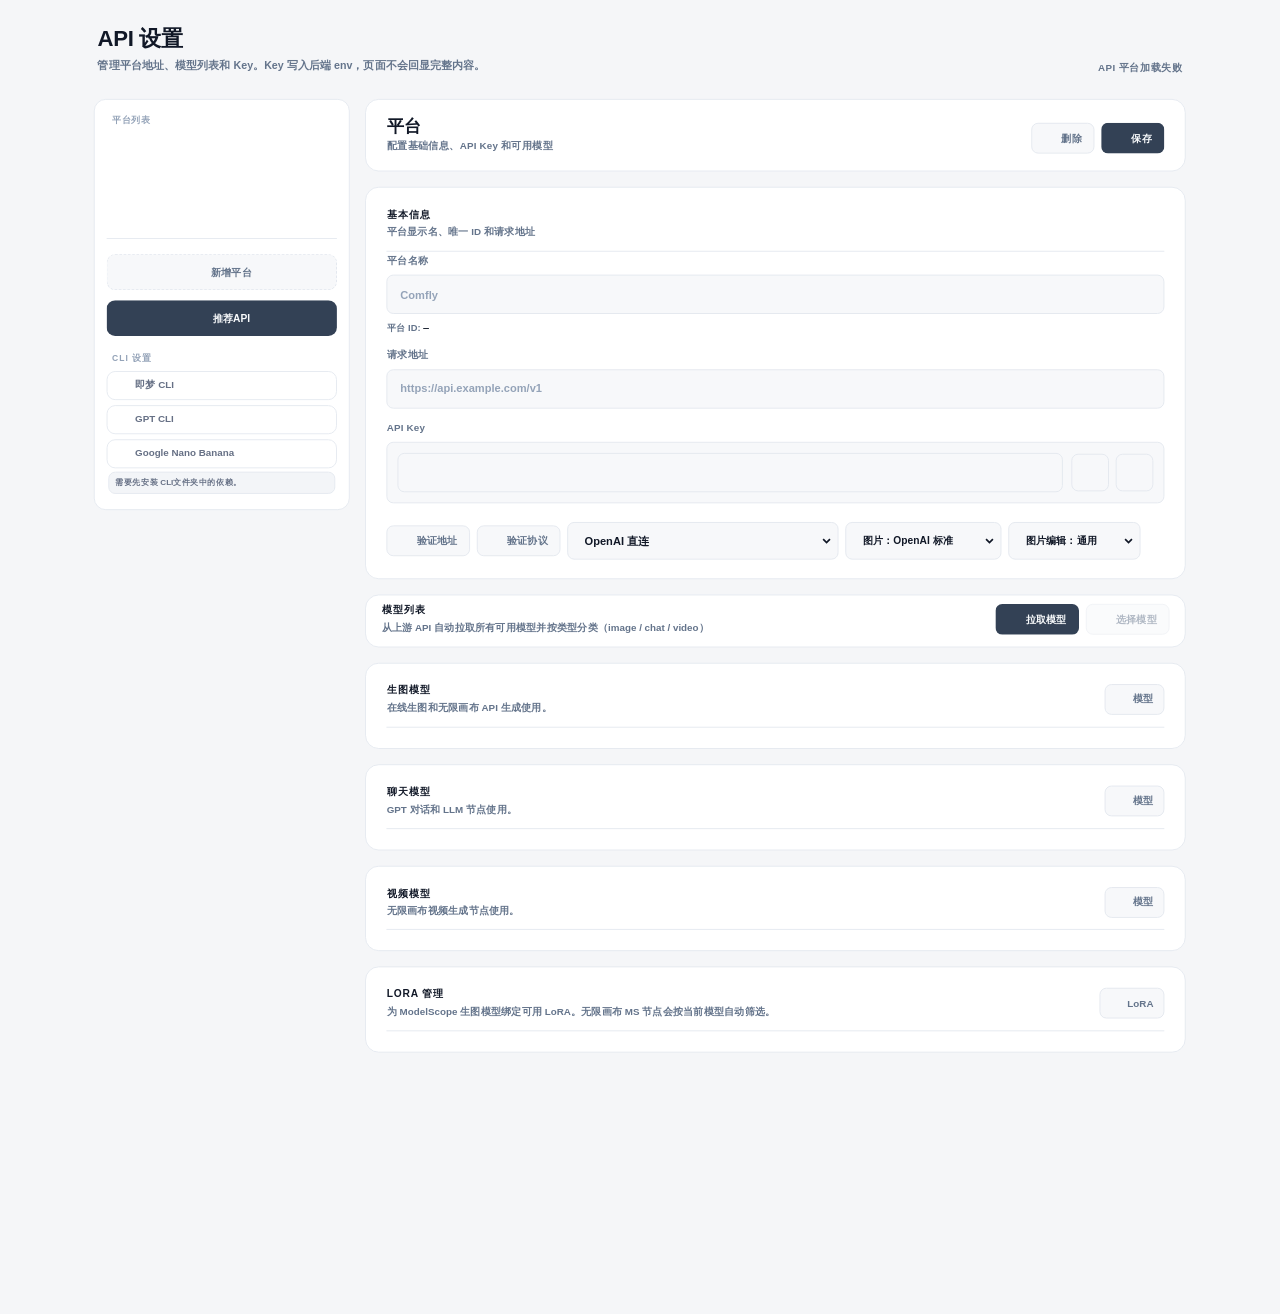
==== static/api-settings.html @ 10ba958e "feat: publish canvas application" ====
<!DOCTYPE html>
<html lang="zh-CN">
<head>
    <meta charset="UTF-8">
    <meta name="viewport" content="width=device-width, initial-scale=1.0">
    <title>API 设置</title>
    <script>
        (function(){
            try {
                document.documentElement.dataset.studioFitScale = 'off';
                var theme = localStorage.getItem('studio_theme') || localStorage.getItem('canvas_theme') || 'light';
                if(theme === 'dark') {
                    document.documentElement.classList.add('studio-theme-dark');
                    document.documentElement.classList.add('theme-dark');
                }
            } catch(e) {}
        })();
    </script>
    <script src="/static/vendor/js/tailwindcss-cdn.js?v=2026.07.17-media-tools-3"></script>
    <script src="/static/vendor/js/lucide.js?v=2026.07.17-media-tools-3"></script>
    <script src="/static/js/theme.js?v=2026.07.17-media-tools-3"></script>
    <script src="/static/js/i18n.js?v=2026.07.17-media-tools-3"></script>
    <link rel="stylesheet" href="/static/css/theme.css?v=2026.07.17-media-tools-3">
    <link rel="stylesheet" href="/static/css/api-settings.css?v=2026.07.17-media-tools-3">
</head>
<body>
    <div class="page">
        <div class="wrap">
            <header class="page-head">
                <div>
                    <div class="title" data-i18n="api.title">API 设置</div>
                    <div class="sub" data-i18n="api.subtitle">管理平台地址、模型列表和 Key。Key 写入后端 env，页面不会回显完整内容。</div>
                </div>
                <div id="status" class="status"></div>
            </header>

            <div class="layout">
                <aside class="sidebar">
                    <div class="side-section-title" data-i18n="api.providersTitle">平台列表</div>
                    <div id="providerList" class="provider-list"></div>
                    <button class="add-btn" type="button" onclick="addProvider()"><i data-lucide="plus" class="w-4 h-4"></i><span data-i18n="api.addProvider">新增平台</span></button>
                    <button class="api-link-btn" type="button" onclick="openRecommendApi()"><i data-lucide="sparkles" class="w-4 h-4"></i><span data-i18n="api.recommendApi">推荐API</span></button>
                    <div class="cli-quick-group">
                        <div class="side-section-title" data-i18n="api.cliSettings">CLI 设置</div>
                        <div class="cli-quick-list">
                            <button class="cli-quick-btn" type="button" onclick="addCliProvider('jimeng')"><i data-lucide="image" class="w-3.5 h-3.5"></i><span>即梦 CLI</span></button>
                            <button class="cli-quick-btn" type="button" onclick="addCliProvider('codex')"><i data-lucide="terminal" class="w-3.5 h-3.5"></i><span>GPT CLI</span></button>
                            <button class="cli-quick-btn" type="button" onclick="addCliProvider('gemini-cli')"><i data-lucide="sparkles" class="w-3.5 h-3.5"></i><span>Google Nano Banana</span></button>
                            <div class="cli-quick-note">需要先安装 CLI文件夹中的依赖。</div>
                        </div>
                    </div>
                </aside>

                <main id="settingsContent" class="content">
                    <div class="content-head">
                        <div>
                            <div id="editorTitle" class="editor-title" data-i18n="api.provider">平台</div>
                            <div class="editor-sub" data-i18n="api.editorSub">配置基础信息、API Key 和可用模型</div>
                        </div>
                        <div class="content-actions">
                            <button id="deleteBtn" class="action-btn danger-btn api-page-delete-btn" type="button" onclick="deleteProvider()"><i data-lucide="trash-2" class="w-3.5 h-3.5"></i><span data-i18n="api.delete">删除</span></button>
                            <button class="action-btn save-btn api-page-save-btn" type="button" onclick="saveProviders()"><i data-lucide="save" class="w-3.5 h-3.5"></i><span data-i18n="api.save">保存</span></button>
                        </div>
                    </div>

                    <section id="providerOnboardingCard" class="provider-onboarding-card" hidden></section>

                    <section class="block">
                        <div class="block-head">
                            <div>
                                <div class="block-title" data-i18n="api.basicInfo">基本信息</div>
                                <div class="block-desc" data-i18n="api.basicHint">平台显示名、唯一 ID 和请求地址</div>
                            </div>
                        </div>
                        <div class="form">
                            <label class="field full">
                                <span class="label" data-i18n="api.platformName">平台名称</span>
                                <div class="field-frame"><input id="nameInput" type="text" placeholder="Comfly"></div>
                                <span class="hint"><span data-i18n="api.platformIdShown">平台 ID</span>: <span id="idPreview" style="font-family:ui-monospace,Menlo,monospace;color:var(--text)">—</span></span>
                                <input id="idInput" type="hidden">
                            </label>
                            <label class="field full api-base-url-field">
                                <span class="label" data-i18n="api.baseUrl">请求地址</span>
                                <div class="field-frame"><input id="baseInput" type="text" placeholder="https://api.example.com/v1"></div>
                                <div class="ms-hint">
                                    <span class="ms-line"><span data-i18n="api.msChinaEndpoint">国内默认请求地址：</span><span class="inline-code">https://api-inference.modelscope.cn/v1</span></span>
                                    <span class="ms-line"><span data-i18n="api.msGlobalEndpoint">国外使用请求地址：</span><span class="inline-code">https://api-inference.modelscope.ai/v1</span></span>
                                </div>
                                <div class="runninghub-hint">
                                    <span class="ms-line">国外地址：<span class="inline-code">https://www.runninghub.ai</span></span>
                                </div>
                                <div class="apimart-hint">
                                    <span class="ms-line">国内请求地址：<span class="inline-code">https://apib.ai</span></span>
                                </div>
                                <div class="volcengine-hint">
                                    <span class="ms-line">方舟默认请求地址：<span class="inline-code">https://ark.cn-beijing.volces.com/api/v3</span></span>
                                    <span class="ms-line">Seedance 视频生成使用方舟 API Key，验证会请求 <span class="inline-code">/api/v3/models</span>。</span>
                                </div>
                            </label>
                            <label class="field full api-key-field">
                                <span class="label api-key-label">API Key</span>
                                <div class="key-panel api-standard-key-row">
                                    <div class="key-input-line">
                                        <div class="field-frame"><input id="keyInput" type="password"></div>
                                        <div class="key-actions">
                                            <button class="key-btn" type="button" onclick="saveKeyOnly()" title="保存 Key" data-i18n-title="api.saveKeyTitle"><i data-lucide="check" class="w-4 h-4"></i></button>
                                            <button class="key-btn key-clear" type="button" onclick="clearKeyOnly()" title="清除 Key" data-i18n-title="api.clearKeyTitle"><i data-lucide="trash-2" class="w-4 h-4"></i></button>
                                        </div>
                                    </div>
                                </div>
                                <span id="keyHint" class="hint"></span>
                                <div class="rh-key-stack">
                                    <div class="rh-key-item">
                                        <div class="rh-key-head">
                                            <div>
                                                <div class="rh-key-title" data-i18n="api.rhCoinApiKeyRequired">RH币 API Key · 必填</div>
                                                <div class="rh-key-desc" data-i18n="api.rhCoinKeyDesc">使用 RH币 接口时填写</div>
                                            </div>
                                            <div class="rh-key-links">
                                                <span data-i18n="api.get">获取</span>
                                                <a href="https://www.runninghub.cn/enterprise-api/consumerApi?inviteCode=rh-v1331" target="_blank" rel="noopener"><i data-lucide="external-link" class="w-3 h-3"></i><span data-i18n="api.cnKey">国内 Key</span></a>
                                                <a href="https://www.runninghub.ai/enterprise-api/consumerApi?inviteCode=rh-v1331" target="_blank" rel="noopener"><i data-lucide="external-link" class="w-3 h-3"></i><span data-i18n="api.globalKey">国外 Key</span></a>
                                            </div>
                                        </div>
                                        <div class="key-input-line">
                                            <div class="field-frame"><input id="rhFreeKeyInput" type="password"></div>
                                            <div class="key-actions">
                                                <button class="key-btn" type="button" onclick="saveRhKeyOnly('free')" title="保存 RH币 Key" data-i18n-title="api.saveRhCoinKeyTitle"><i data-lucide="check" class="w-4 h-4"></i></button>
                                                <button class="key-btn key-clear" type="button" onclick="clearRhKeyOnly('free')" title="清除 RH币 Key" data-i18n-title="api.clearRhCoinKeyTitle"><i data-lucide="trash-2" class="w-4 h-4"></i></button>
                                            </div>
                                        </div>
                                        <span id="rhFreeKeyHint" class="hint"></span>
                                    </div>
                                    <div class="rh-key-item">
                                        <div class="rh-key-head">
                                            <div>
                                                <div class="rh-key-title" data-i18n="api.rhWalletApiKeyOptional">账户余额 API Key · 可选</div>
                                                <div class="rh-key-desc" data-i18n="api.rhWalletKeyDesc">使用账户余额接口时填写</div>
                                            </div>
                                            <div class="rh-key-links">
                                                <span data-i18n="api.get">获取</span>
                                                <a href="https://www.runninghub.cn/enterprise-api/sharedApi?inviteCode=rh-v1331" target="_blank" rel="noopener"><i data-lucide="external-link" class="w-3 h-3"></i><span data-i18n="api.cnKey">国内 Key</span></a>
                                                <a href="https://www.runninghub.ai/enterprise-api/sharedApi?inviteCode=rh-v1331" target="_blank" rel="noopener"><i data-lucide="external-link" class="w-3 h-3"></i><span data-i18n="api.globalKey">国外 Key</span></a>
                                            </div>
                                        </div>
                                        <div class="key-input-line">
                                            <div class="field-frame"><input id="rhWalletKeyInput" type="password"></div>
                                            <div class="key-actions">
                                                <button class="key-btn" type="button" onclick="saveRhKeyOnly('wallet')" title="保存账户余额 Key" data-i18n-title="api.saveRhWalletKeyTitle"><i data-lucide="check" class="w-4 h-4"></i></button>
                                                <button class="key-btn key-clear" type="button" onclick="clearRhKeyOnly('wallet')" title="清除账户余额 Key" data-i18n-title="api.clearRhWalletKeyTitle"><i data-lucide="trash-2" class="w-4 h-4"></i></button>
                                            </div>
                                        </div>
                                        <span id="rhWalletKeyHint" class="hint"></span>
                                    </div>
                                </div>
                                <div class="volcengine-key-stack" hidden>
                                    <div class="rh-key-item">
                                        <div class="rh-key-head">
                                            <div>
                                                <div class="rh-key-title" data-i18n="api.volcengineArkKey">方舟 API Key · 生成视频</div>
                                                <div class="rh-key-desc" data-i18n="api.volcengineArkKeyDesc">用于 Seedance 2.0 生成接口，Authorization: Bearer。</div>
                                            </div>
                                        </div>
                                        <span id="volcArkKeyHint" class="hint"></span>
                                    </div>
                                    <div class="rh-key-item">
                                        <div class="rh-key-head">
                                            <div>
                                                <div class="rh-key-title" data-i18n="api.volcengineAssetKeys">素材库 AK/SK · 上传素材</div>
                                                <div class="rh-key-desc" data-i18n="api.volcengineAssetKeysDesc">用于 CreateAssetGroup / CreateAsset / GetAsset 的 Access Key 鉴权。</div>
                                            </div>
                                        </div>
                                        <div class="key-input-line">
                                            <div class="field-frame"><input id="volcAkInput" type="password" placeholder="Access Key ID"></div>
                                        </div>
                                        <div class="key-input-line">
                                            <div class="field-frame"><input id="volcSkInput" type="password" placeholder="Secret Access Key"></div>
                                            <div class="key-actions">
                                                <button class="key-btn" type="button" onclick="saveVolcengineAssetKeys()" title="保存火山素材库 AK/SK"><i data-lucide="check" class="w-4 h-4"></i></button>
                                                <button class="key-btn key-clear" type="button" onclick="clearVolcengineAssetKeys()" title="清除火山素材库 AK/SK"><i data-lucide="trash-2" class="w-4 h-4"></i></button>
                                            </div>
                                        </div>
                                        <span id="volcAssetKeyHint" class="hint"></span>
                                    </div>
                                    <div class="rh-key-item volcengine-project-card">
                                        <div class="rh-key-head">
                                            <div>
                                                <div class="rh-key-title" data-i18n="api.volcengineProject">素材库项目</div>
                                                <div class="rh-key-desc" data-i18n="api.volcengineProjectDesc">ProjectName 必须和视频生成 API Key 所属项目一致。</div>
                                            </div>
                                        </div>
                                        <div class="volcengine-project-grid">
                                            <div class="rh-card-title-field">
                                                <span>ProjectName</span>
                                                <input id="volcProjectInput" type="text" value="default">
                                            </div>
                                            <div class="rh-card-title-field">
                                                <span>Region</span>
                                                <input id="volcRegionInput" type="text" value="cn-beijing">
                                            </div>
                                        </div>
                                    </div>
                                </div>
                                <div class="ms-hint">
                                    <span class="ms-line"><span data-i18n="api.msTokenCn">获取 Token · 国内：</span><a href="https://www.modelscope.cn/my/access/token" target="_blank">https://www.modelscope.cn/my/access/token</a></span>
                                    <span class="ms-line"><span data-i18n="api.msTokenGlobal">获取 Token · 国外：</span><a href="https://www.modelscope.ai/my/access/token" target="_blank">https://www.modelscope.ai/my/access/token</a></span>
                                </div>
                                <div class="runninghub-hint">
                                </div>
                            </label>
                            <div id="jimengCliPanel" class="jimeng-cli-panel" hidden>
                                <div class="jimeng-cli-head">
                                    <div>
                                        <div class="rh-key-title">即梦 CLI 账户</div>
                                        <div class="rh-key-desc">使用本机 dreamina 登录态，无需 API Key。</div>
                                    </div>
                                    <div id="jimengCliStatus" class="jimeng-status-pill">未检测</div>
                                </div>
                                <div class="jimeng-actions">
                                    <button class="action-btn primary-btn" type="button" onclick="startJimengLogin()"><i data-lucide="qr-code" class="w-3.5 h-3.5"></i><span>扫码登录</span></button>
                                    <button class="action-btn" type="button" onclick="refreshJimengCredit()"><i data-lucide="wallet-cards" class="w-3.5 h-3.5"></i><span>查询积分</span></button>
                                    <button class="action-btn" type="button" onclick="openJimengHelp()"><i data-lucide="terminal" class="w-3.5 h-3.5"></i><span>帮助</span></button>
                                    <button class="action-btn danger-btn" type="button" onclick="logoutJimeng()"><i data-lucide="log-out" class="w-3.5 h-3.5"></i><span>退出登录</span></button>
                                </div>
                                <div id="jimengCredit" class="jimeng-credit"></div>
                                <div id="jimengLoginBox" class="jimeng-output" hidden></div>
                            </div>
                            <div id="codexCliPanel" class="jimeng-cli-panel" hidden>
                                <div class="jimeng-cli-head">
                                    <div>
                                        <div class="rh-key-title">OpenAI CLI 账户</div>
                                        <div class="rh-key-desc">使用本机 codex 登录态，无需在本项目保存 API Key。</div>
                                    </div>
                                    <div id="codexCliStatus" class="jimeng-status-pill">未检测</div>
                                </div>
                                <div class="jimeng-actions">
                                    <button class="action-btn primary-btn" type="button" onclick="refreshCodexStatus()"><i data-lucide="radar" class="w-3.5 h-3.5"></i><span>检测 CLI</span></button>
                                    <button class="action-btn" type="button" onclick="openCodexHelp()"><i data-lucide="terminal" class="w-3.5 h-3.5"></i><span>帮助</span></button>
                                </div>
                                <div id="codexCliInfo" class="jimeng-credit"></div>
                            </div>
                            <div id="geminiCliPanel" class="jimeng-cli-panel" hidden>
                                <div class="jimeng-cli-head">
                                    <div>
                                        <div class="rh-key-title">Google Nano Banana（Antigravity CLI）账户</div>
                                        <div class="rh-key-desc">使用本机 agy 登录态，无需在本项目保存 API Key。</div>
                                        <div class="jimeng-credit">需要先安装 CLI 文件夹中的依赖。</div>
                                    </div>
                                    <div id="geminiCliStatus" class="jimeng-status-pill">未检测</div>
                                </div>
                                <div class="jimeng-actions">
                                    <button class="action-btn primary-btn" type="button" onclick="refreshGeminiCliStatus()"><i data-lucide="radar" class="w-3.5 h-3.5"></i><span>检测 CLI</span></button>
                                    <button class="action-btn" type="button" onclick="openGeminiCliHelp()"><i data-lucide="terminal" class="w-3.5 h-3.5"></i><span>帮助</span></button>
                                </div>
                                <div id="geminiCliInfo" class="jimeng-credit"></div>
                            </div>
                            <!-- 验证操作行 -->
                            <div class="verify-action-row">
                                <button id="testUrlBtn" class="action-btn" type="button" onclick="testConnection()">
                                    <i data-lucide="check-circle-2" class="w-3.5 h-3.5"></i><span data-i18n="api.testUrl">验证地址</span>
                                </button>
                                <button id="probeAsyncBtn" class="action-btn" type="button" onclick="probeAsync()">
                                    <i data-lucide="radar" class="w-3.5 h-3.5"></i><span>验证协议</span>
                                </button>
                                <div class="field-frame protocol-selector-wrap">
                                    <select id="protocolInput">
                                        <option value="openai" data-i18n="api.protocolOpenAI">OpenAI 直连</option>
                                        <option value="apimart" data-i18n="api.protocolApimart">异步协议</option>
                                        <option value="gemini" data-i18n="api.protocolGemini">Gemini 协议</option>
                                        <option value="volcengine">方舟/Ark 任务协议</option>
                                        <option value="runninghub">RunningHub OpenAPI</option>
                                        <option value="jimeng">即梦 CLI</option>
                                        <option value="codex">OpenAI Codex CLI</option>
                                        <option value="gemini-cli">Google Nano Banana（Antigravity CLI）</option>
                                    </select>
                                </div>
                                <div class="field-frame image-request-mode-wrap">
                                    <select id="imageRequestModeInput" title="图片接口">
                                        <option value="openai">图片：OpenAI 标准</option>
                                        <option value="openai-json">图片：OpenAI JSON</option>
                                        <option value="openai-video-proxy">图片：OpenAI 中转</option>
                                        <option value="openai-responses">图片：OpenAI RS</option>
                                    </select>
                                </div>
                                <div class="field-frame image-edit-route-wrap">
                                    <select id="imageEditRouteInput" title="图片编辑路由">
                                        <option value="general">图片编辑：通用</option>
                                        <option value="auto">图片编辑：自动</option>
                                        <option value="chat">图片编辑：Chat</option>
                                    </select>
                                </div>
                            </div>
                            <div id="verifyResult" style="display:none;padding:2px 0;grid-column:1/-1"></div>
                        </div>
                    </section>

                    <section id="runninghubConfigBlock" class="block runninghub-config-block" hidden>
                        <div class="block-head">
                            <div>
                                <div class="block-title">应用与工作流</div>
                                <div class="block-desc">粘贴运行路径后，点击右侧创建卡片。</div>
                            </div>
                        </div>
                        <div class="rh-paste-row">
                            <input id="rhPasteInput" class="rh-paste-input" type="text" placeholder="/run/ai-app/... 或 /run/workflow/...">
                            <button class="action-btn" type="button" onclick="createRhEntryFromPaste()"><i data-lucide="plus" class="w-3.5 h-3.5"></i><span>创建</span></button>
                        </div>
                        <div class="rh-card-columns">
                            <div class="rh-card-group">
                                <div class="rh-group-head">
                                    <div class="rh-group-title">AI 应用</div>
                                    <div id="rhAppsCount" class="rh-group-count">0</div>
                                </div>
                                <div id="rhAppsList" class="rh-card-list"></div>
                            </div>
                            <div class="rh-card-group">
                                <div class="rh-group-head">
                                    <div class="rh-group-title">工作流</div>
                                    <div id="rhWorkflowsCount" class="rh-group-count">0</div>
                                </div>
                                <div id="rhWorkflowsList" class="rh-card-list"></div>
                            </div>
                        </div>
                    </section>

                    <div id="modelsHead" class="block models-toolbar">
                        <div>
                            <div class="block-title" data-i18n="api.modelsTitle">模型列表</div>
                            <div class="block-desc" data-i18n="api.modelsDesc">从上游 API 自动拉取所有可用模型并按类型分类（image / chat / video）</div>
                        </div>
                        <div class="models-toolbar-actions">
                            <button id="fetchModelsBtn" class="action-btn primary-btn" type="button" onclick="fetchModels()">
                                <i data-lucide="download-cloud" class="w-3.5 h-3.5"></i><span data-i18n="api.fetchModels">拉取模型</span>
                            </button>
                            <button id="openPickerBtn" class="action-btn" type="button" onclick="openModelPicker()" disabled style="opacity:.5">
                                <i data-lucide="list-checks" class="w-3.5 h-3.5"></i><span data-i18n="api.selectModels">选择模型</span>
                            </button>
                        </div>
                    </div>
                    <div class="model-grid">
                        <section class="block">
                            <div class="block-head">
                                <div>
                                    <div class="block-title" data-i18n="api.imageModels">生图模型</div>
                                    <div class="block-desc" data-i18n="api.imageHint">在线生图和无限画布 API 生成使用</div>
                                    <div class="ms-hint">
                                        <span class="ms-line"><span data-i18n="api.msModelExample">模型名称示意：</span><span class="inline-code">Tongyi-MAI/Z-Image-Turbo</span></span>
                                    </div>
                                </div>
                                <button class="ghost-btn" type="button" onclick="addModel('image')"><i data-lucide="plus" class="w-3.5 h-3.5"></i><span data-i18n="api.model">模型</span></button>
                            </div>
                            <div id="imageModelList" class="model-list"></div>
                        </section>

                        <section class="block">
                            <div class="block-head">
                                <div>
                                    <div class="block-title" data-i18n="api.chatModels">聊天模型</div>
                                    <div class="block-desc" data-i18n="api.chatHint">GPT 对话和 LLM 节点使用</div>
                                </div>
                                <button class="ghost-btn" type="button" onclick="addModel('chat')"><i data-lucide="plus" class="w-3.5 h-3.5"></i><span data-i18n="api.model">模型</span></button>
                        </div>
                        <div id="chatModelList" class="model-list"></div>
                    </section>

                        <section class="block">
                            <div class="block-head">
                                <div>
                                    <div class="block-title" data-i18n="api.videoModels">视频模型</div>
                                    <div class="block-desc" data-i18n="api.videoHint">无限画布视频生成节点使用</div>
                                </div>
                                <button class="ghost-btn" type="button" onclick="addModel('video')"><i data-lucide="plus" class="w-3.5 h-3.5"></i><span data-i18n="api.model">模型</span></button>
                            </div>
                            <div id="videoModelList" class="model-list"></div>
                        </section>

                        <section id="msLoraBlock" class="block ms-lora-block">
                            <div class="block-head">
                                <div>
                                    <div class="block-title" data-i18n="api.loraManager">LoRA 管理</div>
                                    <div class="block-desc" data-i18n="api.loraManagerDesc">为 ModelScope 生图模型绑定可用 LoRA。无限画布 MS 节点会按当前模型自动筛选。</div>
                                    <div class="ms-hint">
                                        <span class="ms-line"><span data-i18n="api.msCnModels">中文模型库：</span><a href="https://www.modelscope.cn/aigc/models" target="_blank">https://www.modelscope.cn/aigc/models</a></span>
                                        <span class="ms-line"><span data-i18n="api.msEnModels">英文模型库：</span><a href="https://www.modelscope.ai/civision/models" target="_blank">https://www.modelscope.ai/civision/models</a></span>
                                    </div>
                                </div>
                                <button class="ghost-btn" type="button" onclick="addMsLora()"><i data-lucide="plus" class="w-3.5 h-3.5"></i><span>LoRA</span></button>
                            </div>
                            <div id="msLoraList" class="lora-list"></div>
                        </section>
                </div>
            </main>
                <main id="recommendContent" class="content recommend-content" hidden>
                    <div class="content-head">
                        <div>
                            <div class="editor-title" data-i18n="api.recommendPanelTitle">推荐平台</div>
                            <div class="editor-sub" data-i18n="api.recommendPanelSub">获取 Key 后保存，右侧会切换到刚保存的平台配置。</div>
                        </div>
                    </div>
                    <section id="recommendPanel" class="provider-onboarding-card recommend-inline-card"></section>
                </main>
        </div>
        </div>
    </div>

    <!-- 模型选择浮层 -->
    <div id="recommendApiOverlay" class="picker-overlay">
        <div class="picker-modal">
            <div class="picker-head">
                <div>
                    <div class="picker-title" data-i18n="api.recommendApi">推荐API</div>
                    <div class="picker-count" data-i18n="api.recommendApiDesc">选择平台后可以一键填写请求地址和协议。</div>
                </div>
                <div class="picker-close" onclick="closeRecommendApi()"><i data-lucide="x" class="w-4 h-4"></i></div>
            </div>
            <div id="recommendApiList" class="recommend-api-body"></div>
            <div class="recommend-note" data-i18n="api.recommendApiNote">提示：账户内需要至少 0.05 元余额，才能验证地址并拉取模型。</div>
        </div>
    </div>

    <div id="modelPickerOverlay" class="picker-overlay">
        <div class="picker-modal">
            <div class="picker-head">
                <div>
                    <div class="picker-title">从上游拉取的模型清单</div>
                    <div id="pickerCount" class="picker-count">—</div>
                </div>
                <div class="picker-close" onclick="closeModelPicker()"><i data-lucide="x" class="w-4 h-4"></i></div>
            </div>
            <div class="picker-toolbar">
                <input id="pickerFilter" class="picker-search" type="text" placeholder="按名称搜索模型…" oninput="renderModelPicker()">
                <div class="picker-cat-tabs">
                    <button class="picker-cat-tab active" data-cat="all" onclick="selectPickerCat('all')">全部 <span class="cat-count">0</span></button>
                    <button class="picker-cat-tab" data-cat="image" onclick="selectPickerCat('image')">生图 <span class="cat-count">0</span></button>
                    <button class="picker-cat-tab" data-cat="chat" onclick="selectPickerCat('chat')">LLM <span class="cat-count">0</span></button>
                    <button class="picker-cat-tab" data-cat="video" onclick="selectPickerCat('video')">视频 <span class="cat-count">0</span></button>
                </div>
            </div>
            <div id="pickerList" class="picker-body"></div>
            <div id="pickerSummary" class="picker-summary">
                <span class="picker-summary-title">将应用：</span>
                <span id="sumImage" class="picker-sum-chip picker-sum-chip-empty">生图 0</span>
                <span id="sumChat" class="picker-sum-chip picker-sum-chip-empty">聊天 0</span>
                <span id="sumVideo" class="picker-sum-chip picker-sum-chip-empty">视频 0</span>
                <span id="sumUnsel" style="margin-left:auto;color:var(--faint)">未选 0</span>
            </div>
            <div class="picker-foot">
                <button class="action-btn" type="button" onclick="closeModelPicker()">取消</button>
                <button class="action-btn save-btn" type="button" onclick="applyModelPicker()">应用到模型列表</button>
            </div>
        </div>
    </div>

    <div id="jimengHelpOverlay" class="picker-overlay">
        <div class="picker-modal jimeng-help-modal">
            <div class="picker-head">
                <div>
                    <div class="picker-title">即梦 CLI 帮助</div>
                    <div class="picker-count">查看 dreamina 官方命令帮助输出</div>
                </div>
                <div class="picker-close" onclick="closeJimengHelp()"><i data-lucide="x" class="w-4 h-4"></i></div>
            </div>
            <div class="jimeng-help-toolbar">
                <select id="jimengHelpCommand">
                    <option value="">dreamina</option>
                    <option value="login">login</option>
                    <option value="logout">logout</option>
                    <option value="user_credit">user_credit</option>
                    <option value="text2image">text2image</option>
                    <option value="image2image">image2image</option>
                    <option value="image_upscale">image_upscale</option>
                    <option value="text2video">text2video</option>
                    <option value="image2video">image2video</option>
                    <option value="multimodal2video">multimodal2video</option>
                    <option value="frames2video">frames2video</option>
                    <option value="multiframe2video">multiframe2video</option>
                    <option value="list_task">list_task</option>
                    <option value="query_result">query_result</option>
                </select>
                <button class="action-btn primary-btn" type="button" onclick="loadJimengHelp()"><i data-lucide="refresh-cw" class="w-3.5 h-3.5"></i><span>刷新</span></button>
            </div>
            <pre id="jimengHelpOutput" class="jimeng-help-output"></pre>
        </div>
    </div>

    <div id="codexHelpOverlay" class="picker-overlay">
        <div class="picker-modal jimeng-help-modal">
            <div class="picker-head">
                <div>
                    <div class="picker-title">OpenAI Codex CLI 帮助</div>
                    <div class="picker-count">查看 codex 官方命令帮助输出</div>
                </div>
                <div class="picker-close" onclick="closeCodexHelp()"><i data-lucide="x" class="w-4 h-4"></i></div>
            </div>
            <div class="jimeng-help-toolbar">
                <select id="codexHelpCommand">
                    <option value="">codex</option>
                    <option value="exec">exec</option>
                    <option value="login">login</option>
                    <option value="logout">logout</option>
                    <option value="doctor">doctor</option>
                    <option value="mcp">mcp</option>
                    <option value="app">app</option>
                    <option value="update">update</option>
                </select>
                <button class="action-btn primary-btn" type="button" onclick="loadCodexHelp()"><i data-lucide="refresh-cw" class="w-3.5 h-3.5"></i><span>刷新</span></button>
            </div>
            <pre id="codexHelpOutput" class="jimeng-help-output"></pre>
        </div>
    </div>

    <div id="geminiCliHelpOverlay" class="picker-overlay">
        <div class="picker-modal jimeng-help-modal">
            <div class="picker-head">
                <div>
                    <div class="picker-title">Antigravity CLI 帮助</div>
                    <div class="picker-count">查看 gemini 官方命令帮助输出</div>
                </div>
                <div class="picker-close" onclick="closeGeminiCliHelp()"><i data-lucide="x" class="w-4 h-4"></i></div>
            </div>
            <div class="jimeng-help-toolbar">
                <select id="geminiCliHelpCommand">
                    <option value="">gemini</option>
                    <option value="help">help</option>
                    <option value="mcp">mcp</option>
                    <option value="extensions">extensions</option>
                </select>
                <button class="action-btn primary-btn" type="button" onclick="loadGeminiCliHelp()"><i data-lucide="refresh-cw" class="w-3.5 h-3.5"></i><span>刷新</span></button>
            </div>
            <pre id="geminiCliHelpOutput" class="jimeng-help-output"></pre>
        </div>
    </div>

    <div id="rhWorkflowEditorOverlay" class="rh-workflow-editor-overlay">
        <div class="rh-workflow-editor-modal">
            <div class="rh-workflow-editor-head">
                <div class="rh-workflow-editor-title-wrap">
                    <div id="rhWorkflowEditorTitle" class="rh-workflow-editor-title">RunningHub 工作流</div>
                    <div id="rhWorkflowEditorSub" class="rh-workflow-editor-sub">选择要暴露到画布的输入参数</div>
                </div>
                <div class="rh-workflow-editor-actions">
                    <button class="action-btn" type="button" onclick="fetchRhWorkflowEditor(true)"><i data-lucide="refresh-cw" class="w-3.5 h-3.5"></i><span>重新拉取</span></button>
                    <button id="rhWorkflowSaveBtn" class="action-btn save-btn" type="button" onclick="saveRhWorkflowEditor()"><i data-lucide="save" class="w-3.5 h-3.5"></i><span>保存</span></button>
                    <button class="rh-workflow-editor-close" type="button" onclick="closeRhWorkflowEditor()"><i data-lucide="x" class="w-4 h-4"></i></button>
                </div>
            </div>
            <div class="rh-workflow-editor-body">
                <aside class="rh-workflow-editor-side">
                    <label class="rh-editor-field">
                        <span>名称</span>
                        <input id="rhWorkflowEditName" type="text" oninput="updateRhWorkflowEditorMeta('title', this.value)">
                    </label>
                    <label class="rh-editor-field">
                        <span>备注</span>
                        <textarea id="rhWorkflowEditNote" oninput="updateRhWorkflowEditorMeta('description', this.value)"></textarea>
                    </label>
                    <div id="rhWorkflowEditorSummary" class="rh-editor-summary"></div>
                    <div id="rhWorkflowEditorNodeList" class="rh-editor-node-list"></div>
                </aside>
                <section class="rh-workflow-editor-canvas">
                    <div id="rhWorkflowEditorGraphWrap" class="rh-editor-graph-wrap">
                        <svg id="rhWorkflowEditorGraphSvg" class="rh-editor-graph-svg"></svg>
                        <div class="rh-editor-graph-controls">
                            <button type="button" onclick="rhEditorGraphZoom(-1)" title="缩小"><i data-lucide="zoom-out" class="w-4 h-4"></i></button>
                            <span id="rhWorkflowEditorZoom">100%</span>
                            <button type="button" onclick="rhEditorGraphZoom(1)" title="放大"><i data-lucide="zoom-in" class="w-4 h-4"></i></button>
                            <button type="button" onclick="rhEditorGraphFit()" title="适应窗口"><i data-lucide="maximize" class="w-4 h-4"></i></button>
                        </div>
                    </div>
                </section>
            </div>
        </div>
    </div>

    <script src="/static/js/api-settings.js?v=2026.07.17-media-tools-3"></script>
</body>
</html>
---- static/css/theme.css ----
html.studio-theme-dark,
html.studio-theme-dark body,
body.studio-theme-dark {
    color-scheme: dark;
    background: #08090c !important;
    color: #e8e8ea !important;
}

html,
body {
    overscroll-behavior: auto;
}

* {
    scrollbar-width: thin !important;
    scrollbar-color: rgba(148, 163, 184, .72) transparent !important;
}

*::-webkit-scrollbar {
    width: 10px !important;
    height: 10px !important;
    background: transparent !important;
}

*::-webkit-scrollbar-track {
    background: transparent !important;
}

*::-webkit-scrollbar-thumb {
    min-height: 36px;
    background-color: rgba(148, 163, 184, .72) !important;
    border: 3px solid transparent !important;
    border-right-width: 3px !important;
    background-clip: padding-box !important;
    border-radius: 999px !important;
}

*::-webkit-scrollbar-thumb:hover {
    background-color: rgba(100, 116, 139, .86) !important;
}

*::-webkit-scrollbar-corner {
    background: transparent !important;
}

body.studio-theme-dark {
    --accent: #e8e8ea;
    --bg: #08090c;
    --bg-base: #08090c;
    --card: #111216;
    --text-main: #e8e8ea;
}

html.studio-theme-dark body .app-shell,
html.studio-theme-dark body .sidebar,
html.studio-theme-dark body .stage,
body.studio-theme-dark .app-shell,
body.studio-theme-dark .sidebar,
body.studio-theme-dark .stage {
    background: #08090c !important;
    border-color: #25262b !important;
}

html.studio-theme-dark body .stage,
body.studio-theme-dark .stage {
    box-shadow: inset 0 0 42px rgba(255,255,255,.015);
}

html.studio-theme-dark body .nav-item,
body.studio-theme-dark .nav-item {
    color: #8f9aab;
}

html.studio-theme-dark body .nav-item:hover,
body.studio-theme-dark .nav-item:hover {
    background: #111216 !important;
    color: #e8e8ea !important;
}

html.studio-theme-dark body .nav-item.active,
body.studio-theme-dark .nav-item.active {
    background: #d8dee9 !important;
    color: #10141d !important;
    box-shadow: 0 12px 24px rgba(0,0,0,.28);
}

html.studio-theme-dark body .logo-ring,
body.studio-theme-dark .logo-ring {
    border-color: #d8dee9 !important;
}

html.studio-theme-dark body #logo-dot,
body.studio-theme-dark #logo-dot {
    background: #d8dee9 !important;
}

html.studio-theme-dark body .nano-monitor,
body.studio-theme-dark .nano-monitor {
    background: rgba(17,18,22,.88) !important;
    color: #d8dee9;
    border-color: rgba(255,255,255,.10) !important;
    box-shadow: 0 12px 34px rgba(0,0,0,.24);
}

html.studio-theme-dark body .divider,
body.studio-theme-dark .divider {
    background: rgba(216,222,233,.14) !important;
}

html.studio-theme-dark body .theme-dock-btn,
body.studio-theme-dark .theme-dock-btn {
    background: #111216;
    border-color: #25262b;
    color: #9aa6b8;
}

html.studio-theme-dark body .theme-dock-btn:hover,
html.studio-theme-dark body .theme-dock-btn.active,
body.studio-theme-dark .theme-dock-btn:hover,
body.studio-theme-dark .theme-dock-btn.active {
    background: #d8dee9;
    border-color: #d8dee9;
    color: #10141d;
}

html.studio-theme-dark body .console-card,
html.studio-theme-dark body .nano-input,
html.studio-theme-dark body .upload-item,
html.studio-theme-dark body .result-frame,
html.studio-theme-dark body .masonry-item,
html.studio-theme-dark body .work-panel,
html.studio-theme-dark body .setting-row,
html.studio-theme-dark body .tool-panel,
html.studio-theme-dark body .control-panel,
html.studio-theme-dark body .topbar,
html.studio-theme-dark body .composer,
html.studio-theme-dark body .composer-body,
html.studio-theme-dark body .bubble.assistant,
html.studio-theme-dark body .history-popover,
html.studio-theme-dark body .thread-item,
html.studio-theme-dark body .lightbox-card,
html.studio-theme-dark body #lightboxCard,
html.studio-theme-dark body .bg-white,
html.studio-theme-dark body .bg-gray-50,
html.studio-theme-dark body .bg-slate-50,
html.studio-theme-dark body .bg-gray-50\/50,
html.studio-theme-dark body .bg-white\/90,
html.studio-theme-dark body .bg-\[\#fbfdff\],
body.studio-theme-dark .console-card,
body.studio-theme-dark .nano-input,
body.studio-theme-dark .upload-item,
body.studio-theme-dark .result-frame,
body.studio-theme-dark .masonry-item,
body.studio-theme-dark .work-panel,
body.studio-theme-dark .setting-row,
body.studio-theme-dark .tool-panel,
body.studio-theme-dark .control-panel,
body.studio-theme-dark .topbar,
body.studio-theme-dark .composer,
body.studio-theme-dark .composer-body,
body.studio-theme-dark .bubble.assistant,
body.studio-theme-dark .history-popover,
body.studio-theme-dark .thread-item,
body.studio-theme-dark .lightbox-card,
body.studio-theme-dark #lightboxCard,
body.studio-theme-dark .bg-white,
body.studio-theme-dark .bg-gray-50,
body.studio-theme-dark .bg-slate-50,
body.studio-theme-dark .bg-gray-50\/50,
body.studio-theme-dark .bg-white\/90,
body.studio-theme-dark .bg-\[\#fbfdff\] {
    background-color: #111216 !important;
    border-color: #25262b !important;
    color: #e8e8ea !important;
}

html.studio-theme-dark body .bg-gray-100,
html.studio-theme-dark body .bg-slate-100,
html.studio-theme-dark body .select-shell,
html.studio-theme-dark body .model-pill,
html.studio-theme-dark body .ratio-grid,
html.studio-theme-dark body .resolution-toggle,
html.studio-theme-dark body .mode-switch,
html.studio-theme-dark body .mini-ratio,
body.studio-theme-dark .bg-gray-100,
body.studio-theme-dark .bg-slate-100,
body.studio-theme-dark .select-shell,
body.studio-theme-dark .model-pill,
body.studio-theme-dark .ratio-grid,
body.studio-theme-dark .resolution-toggle,
body.studio-theme-dark .mode-switch,
body.studio-theme-dark .mini-ratio {
    background-color: #0c0d10 !important;
    border-color: #25262b !important;
}

html.studio-theme-dark body input,
html.studio-theme-dark body textarea,
html.studio-theme-dark body select,
body.studio-theme-dark input,
body.studio-theme-dark textarea,
body.studio-theme-dark select {
    color: #e8e8ea !important;
}

html.studio-theme-dark body input::placeholder,
html.studio-theme-dark body textarea::placeholder,
body.studio-theme-dark input::placeholder,
body.studio-theme-dark textarea::placeholder {
    color: #657286 !important;
}

html.studio-theme-dark body .text-black,
html.studio-theme-dark body .text-gray-700,
html.studio-theme-dark body .text-slate-700,
html.studio-theme-dark body .setting-title,
html.studio-theme-dark body h1,
html.studio-theme-dark body h2,
html.studio-theme-dark body h3,
body.studio-theme-dark .text-black,
body.studio-theme-dark .text-gray-700,
body.studio-theme-dark .text-slate-700,
body.studio-theme-dark .setting-title,
body.studio-theme-dark h1,
body.studio-theme-dark h2,
body.studio-theme-dark h3 {
    color: #e8e8ea !important;
}

html.studio-theme-dark body .text-gray-300,
html.studio-theme-dark body .text-gray-400,
html.studio-theme-dark body .text-gray-500,
html.studio-theme-dark body .text-slate-400,
html.studio-theme-dark body .text-slate-500,
html.studio-theme-dark body .setting-meta,
html.studio-theme-dark body .label-nano,
body.studio-theme-dark .text-gray-300,
body.studio-theme-dark .text-gray-400,
body.studio-theme-dark .text-gray-500,
body.studio-theme-dark .text-slate-400,
body.studio-theme-dark .text-slate-500,
body.studio-theme-dark .setting-meta,
body.studio-theme-dark .label-nano {
    color: #8f9aab !important;
}

html.studio-theme-dark body .border-gray-100,
html.studio-theme-dark body .border-gray-200,
html.studio-theme-dark body .border-gray-300,
html.studio-theme-dark body .border-slate-100,
html.studio-theme-dark body .border-slate-200,
html.studio-theme-dark body .border-black,
html.studio-theme-dark body .border-white,
html.studio-theme-dark body .border-\[\#f1f5f9\],
html.studio-theme-dark body .border-\[\#eef2f7\],
body.studio-theme-dark .border-gray-100,
body.studio-theme-dark .border-gray-200,
body.studio-theme-dark .border-gray-300,
body.studio-theme-dark .border-slate-100,
body.studio-theme-dark .border-slate-200,
body.studio-theme-dark .border-black,
body.studio-theme-dark .border-white,
body.studio-theme-dark .border-\[\#f1f5f9\],
body.studio-theme-dark .border-\[\#eef2f7\] {
    border-color: #2a3444 !important;
}

html.studio-theme-dark body .glass-btn,
html.studio-theme-dark body .btn-action-dark,
html.studio-theme-dark body .send-btn,
html.studio-theme-dark body .gen-btn,
html.studio-theme-dark body .comfy-run,
html.studio-theme-dark body .llm-run,
html.studio-theme-dark body .primary-btn,
html.studio-theme-dark body .bg-black,
body.studio-theme-dark .glass-btn,
body.studio-theme-dark .btn-action-dark,
body.studio-theme-dark .send-btn,
body.studio-theme-dark .gen-btn,
body.studio-theme-dark .comfy-run,
body.studio-theme-dark .llm-run,
body.studio-theme-dark .primary-btn,
body.studio-theme-dark .bg-black {
    background-color: #d8dee9 !important;
    color: #10141d !important;
}

html.studio-theme-dark body .glass-btn:hover,
html.studio-theme-dark body .btn-action-dark:hover,
html.studio-theme-dark body .bg-black:hover,
body.studio-theme-dark .glass-btn:hover,
body.studio-theme-dark .btn-action-dark:hover,
body.studio-theme-dark .bg-black:hover {
    background-color: #c8d0dc !important;
}

html.studio-theme-dark body .gallery-lightbox,
html.studio-theme-dark body #lightbox,
body.studio-theme-dark .gallery-lightbox,
body.studio-theme-dark #lightbox {
    background: rgba(15,20,29,.78) !important;
    backdrop-filter: blur(22px) saturate(1.05);
}

html.studio-theme-dark body .masonry-item:hover,
html.studio-theme-dark body .console-card:focus-within,
html.studio-theme-dark body .select-shell:focus-within,
body.studio-theme-dark .masonry-item:hover,
body.studio-theme-dark .console-card:focus-within,
body.studio-theme-dark .select-shell:focus-within {
    border-color: #566174 !important;
    box-shadow: 0 20px 44px rgba(0,0,0,.28) !important;
}

html.studio-theme-dark body .console-card textarea,
html.studio-theme-dark body #prompt,
html.studio-theme-dark body #promptInput,
body.studio-theme-dark .console-card textarea,
body.studio-theme-dark #prompt,
body.studio-theme-dark #promptInput {
    color: #e5e9f0 !important;
    caret-color: #d8dee9;
}

html.studio-theme-dark body .size-btn,
html.studio-theme-dark body .model-option,
html.studio-theme-dark body .ratio-option,
html.studio-theme-dark body .resolution-option,
html.studio-theme-dark body .mini-ratio button,
html.studio-theme-dark body .mode-switch button,
body.studio-theme-dark .size-btn,
body.studio-theme-dark .model-option,
body.studio-theme-dark .ratio-option,
body.studio-theme-dark .resolution-option,
body.studio-theme-dark .mini-ratio button,
body.studio-theme-dark .mode-switch button {
    background: #111722 !important;
    border-color: #2a3444 !important;
    color: #9aa6b8 !important;
}

html.studio-theme-dark body .size-btn:hover,
html.studio-theme-dark body .model-option:hover,
html.studio-theme-dark body .ratio-option:hover,
html.studio-theme-dark body .resolution-option:hover,
body.studio-theme-dark .size-btn:hover,
body.studio-theme-dark .model-option:hover,
body.studio-theme-dark .ratio-option:hover,
body.studio-theme-dark .resolution-option:hover {
    border-color: #566174 !important;
    color: #d8dee9 !important;
}

html.studio-theme-dark body .size-btn.active,
html.studio-theme-dark body .model-option.active,
html.studio-theme-dark body .ratio-option.active,
html.studio-theme-dark body .resolution-option.active,
html.studio-theme-dark body .mini-ratio button.active,
html.studio-theme-dark body .mode-switch button.active,
body.studio-theme-dark .size-btn.active,
body.studio-theme-dark .model-option.active,
body.studio-theme-dark .ratio-option.active,
body.studio-theme-dark .resolution-option.active,
body.studio-theme-dark .mini-ratio button.active,
body.studio-theme-dark .mode-switch button.active {
    background: #d8dee9 !important;
    border-color: #d8dee9 !important;
    color: #10141d !important;
    box-shadow: 0 10px 24px rgba(0,0,0,.2) !important;
}

html.studio-theme-dark body .ios-slider,
body.studio-theme-dark .ios-slider {
    background: #2a3444 !important;
}

html.studio-theme-dark body .ios-switch input:checked + .ios-slider,
body.studio-theme-dark .ios-switch input:checked + .ios-slider {
    background: #d8dee9 !important;
}

html.studio-theme-dark body .ios-slider:before,
body.studio-theme-dark .ios-slider:before {
    background: #111722 !important;
    box-shadow: 0 2px 8px rgba(0,0,0,.38) !important;
}

html.studio-theme-dark body .composer-wrap,
body.studio-theme-dark .composer-wrap {
    background: linear-gradient(to top,#0f141d 82%,rgba(15,20,29,0)) !important;
}

html.studio-theme-dark body .canvas-gate,
body.studio-theme-dark .canvas-gate {
    background-color: #0f141d !important;
    background-image: radial-gradient(rgba(148,163,184,.18) 1px, transparent 1px) !important;
}

html.studio-theme-dark body .gate-panel,
html.studio-theme-dark body .canvas-item,
html.studio-theme-dark body .canvas-open,
body.studio-theme-dark .gate-panel,
body.studio-theme-dark .canvas-item,
body.studio-theme-dark .canvas-open {
    background: #171d29 !important;
    border-color: #2a3444 !important;
    color: #e5e9f0 !important;
}

html.studio-theme-dark body .canvas-item:hover,
body.studio-theme-dark .canvas-item:hover {
    background: #202838 !important;
}

html.studio-theme-dark body .canvas-item.active,
body.studio-theme-dark .canvas-item.active {
    background: #263247 !important;
    color: #e5e9f0 !important;
}

html.studio-theme-dark body .canvas-card-title,
html.studio-theme-dark body .gate-title,
html.studio-theme-dark body .gate-name-input,
body.studio-theme-dark .canvas-card-title,
body.studio-theme-dark .gate-title,
body.studio-theme-dark .gate-name-input {
    color: #e5e9f0 !important;
}

html.studio-theme-dark body .canvas-card-time,
html.studio-theme-dark body .gate-subtitle,
body.studio-theme-dark .canvas-card-time {
    color: #8f9aab !important;
}

body.studio-theme-dark .gate-subtitle {
    color: #8f9aab !important;
}

html.studio-theme-dark body .canvas-preview-mark,
html.studio-theme-dark body .canvas-delete,
html.studio-theme-dark body .secondary-btn,
html.studio-theme-dark body .gate-back,
html.studio-theme-dark body .gate-trash-entry,
html.studio-theme-dark body .create-cancel,
html.studio-theme-dark body .gate-create-row,
html.studio-theme-dark body .gate-actions,
html.studio-theme-dark body .trash-note,
html.studio-theme-dark body .emoji-picker,
html.studio-theme-dark body .create-menu,
html.studio-theme-dark body .selection-hub,
html.studio-theme-dark body .output-preview,
body.studio-theme-dark .canvas-preview-mark,
body.studio-theme-dark .canvas-delete,
body.studio-theme-dark .secondary-btn,
body.studio-theme-dark .gate-back,
body.studio-theme-dark .gate-trash-entry,
body.studio-theme-dark .create-cancel,
body.studio-theme-dark .gate-create-row,
body.studio-theme-dark .gate-actions,
body.studio-theme-dark .trash-note,
body.studio-theme-dark .emoji-picker,
body.studio-theme-dark .create-menu,
body.studio-theme-dark .selection-hub,
body.studio-theme-dark .output-preview {
    background: #111722 !important;
    border-color: #2a3444 !important;
    color: #d8dee9 !important;
}

html.studio-theme-dark body .gate-trash-badge,
body.studio-theme-dark .gate-trash-badge {
    background: #d8dee9 !important;
    color: #10141d !important;
    border-color: #111722 !important;
}

html.studio-theme-dark body .secondary-btn.active,
body.studio-theme-dark .secondary-btn.active {
    background: #d8dee9 !important;
    border-color: #d8dee9 !important;
    color: #10141d !important;
}

html.studio-theme-dark body .canvas-delete:hover,
html.studio-theme-dark body .create-cancel:hover,
body.studio-theme-dark .canvas-delete:hover,
body.studio-theme-dark .create-cancel:hover {
    background: rgba(248,113,113,.14) !important;
    border-color: rgba(248,113,113,.32) !important;
    color: #fca5a5 !important;
}

html.studio-theme-dark body .canvas-restore:hover,
body.studio-theme-dark .canvas-restore:hover {
    background: rgba(16,185,129,.14) !important;
    border-color: rgba(16,185,129,.32) !important;
    color: #6ee7b7 !important;
}

html.studio-theme-dark body .canvas-delete-box,
body.studio-theme-dark .canvas-delete-box {
    background: #202838 !important;
    border: 1px solid #2a3444;
}

html.studio-theme-dark body .canvas-confirm-btn,
html.studio-theme-dark body .create-confirm,
body.studio-theme-dark .canvas-confirm-btn,
body.studio-theme-dark .create-confirm {
    background: #d8dee9 !important;
    color: #10141d !important;
}

html.studio-theme-dark body .output-resolution,
body.studio-theme-dark .output-resolution {
    background: rgba(17,23,34,.86) !important;
    color: #d8dee9 !important;
}

html.studio-theme-dark body .shell .topbar,
body.studio-theme-dark .shell .topbar {
    background: transparent !important;
    border-color: transparent !important;
    backdrop-filter: none !important;
}

html.studio-theme-dark body .shell,
html.studio-theme-dark body .shell .board,
body.studio-theme-dark .shell,
body.studio-theme-dark .shell .board {
    background-color: #0f141d !important;
    background-image: radial-gradient(rgba(148,163,184,.18) 1px, transparent 1px) !important;
}

html.studio-theme-dark body .shell.theme-dark,
body.studio-theme-dark .shell.theme-dark {
    --page: #0f141d;
    --grid: rgba(148,163,184,.18);
    --panel: rgba(17,23,34,.88);
    --card: #171d29;
    --card-solid: #171d29;
    --soft: #111722;
    --soft-2: #202838;
    --line: rgba(148,163,184,.16);
    --line-2: rgba(148,163,184,.22);
    --text: #e5e9f0;
    --muted: #9aa6b8;
    --faint: #78869a;
    --shadow: rgba(0,0,0,.2);
    --strong: #d8dee9;
    --strong-text: #10141d;
}

html.studio-theme-dark body .shell .panel,
body.studio-theme-dark .shell .panel {
    background: rgba(17,23,34,.86) !important;
    border: 1px solid rgba(148,163,184,.16) !important;
    box-shadow: 0 14px 36px rgba(0,0,0,.18) !important;
}

html.studio-theme-dark body .shell .node,
body.studio-theme-dark .shell .node {
    background: #171d29 !important;
    border-color: rgba(148,163,184,.16) !important;
    box-shadow: 0 16px 42px rgba(0,0,0,.22) !important;
    color: #e5e9f0 !important;
}

html.studio-theme-dark body .shell .node-head,
body.studio-theme-dark .shell .node-head {
    background: #171d29 !important;
    border-bottom-color: rgba(148,163,184,.14) !important;
}

html.studio-theme-dark body .shell .node-title,
body.studio-theme-dark .shell .node-title {
    color: #8f9aab !important;
}

html.studio-theme-dark body .shell .node.selected,
body.studio-theme-dark .shell .node.selected {
    outline-color: rgba(216,222,233,.72) !important;
}

html.studio-theme-dark body .shell .toolbar,
body.studio-theme-dark .shell .toolbar {
    gap: 8px;
}

html.studio-theme-dark body .shell .tool-btn,
html.studio-theme-dark body .shell .select-lite,
html.studio-theme-dark body .shell .gen-count-row,
html.studio-theme-dark body .shell .seg,
html.studio-theme-dark body .shell .llm-mode,
html.studio-theme-dark body .shell .mode-tabs,
body.studio-theme-dark .shell .tool-btn,
body.studio-theme-dark .shell .select-lite,
body.studio-theme-dark .shell .gen-count-row,
body.studio-theme-dark .shell .seg,
body.studio-theme-dark .shell .llm-mode,
body.studio-theme-dark .shell .mode-tabs {
    background: #111722 !important;
    border: 1px solid rgba(148,163,184,.16) !important;
    box-shadow: none !important;
    color: #9aa6b8 !important;
}

html.studio-theme-dark body .shell .gen-settings,
html.studio-theme-dark body .shell .setting-row,
html.studio-theme-dark body .shell .comfy-settings,
body.studio-theme-dark .shell .gen-settings,
body.studio-theme-dark .shell .setting-row,
body.studio-theme-dark .shell .comfy-settings {
    background: #111722 !important;
    border: 1px solid rgba(148,163,184,.16) !important;
    box-shadow: none !important;
    color: #d8dee9 !important;
}

html.studio-theme-dark body .shell .setting-title,
body.studio-theme-dark .shell .setting-title {
    color: #8f9aab !important;
}

html.studio-theme-dark body .shell .setting-input,
html.studio-theme-dark body .shell .setting-check,
html.studio-theme-dark body .shell .gen-count-input,
body.studio-theme-dark .shell .setting-input,
body.studio-theme-dark .shell .setting-check,
body.studio-theme-dark .shell .gen-count-input {
    background: #171d29 !important;
    border-color: rgba(148,163,184,.16) !important;
    color: #e5e9f0 !important;
    box-shadow: none !important;
}

html.studio-theme-dark body .shell .gen-step-btn,
body.studio-theme-dark .shell .gen-step-btn {
    color: #8f9aab !important;
}

html.studio-theme-dark body .shell .gen-step-btn:hover,
body.studio-theme-dark .shell .gen-step-btn:hover {
    background: #202838 !important;
    color: #e5e9f0 !important;
}

html.studio-theme-dark body .shell .tool-btn:hover,
html.studio-theme-dark body .shell .select-lite:hover,
body.studio-theme-dark .shell .tool-btn:hover,
body.studio-theme-dark .shell .select-lite:hover {
    background: #171d29 !important;
    border-color: #566174 !important;
    color: #e5e9f0 !important;
}

html.studio-theme-dark body .shell .llm-mode button,
html.studio-theme-dark body .shell .seg button,
html.studio-theme-dark body .shell .mode-tabs button,
body.studio-theme-dark .shell .llm-mode button,
body.studio-theme-dark .shell .seg button,
body.studio-theme-dark .shell .mode-tabs button {
    background: transparent !important;
    border-color: transparent !important;
    color: #9aa6b8 !important;
    box-shadow: none !important;
}

html.studio-theme-dark body .shell .llm-mode button.active,
html.studio-theme-dark body .shell .seg button.active,
html.studio-theme-dark body .shell .mode-tabs button.active,
body.studio-theme-dark .shell .llm-mode button.active,
body.studio-theme-dark .shell .seg button.active,
body.studio-theme-dark .shell .mode-tabs button.active {
    background: #d8dee9 !important;
    border-color: #d8dee9 !important;
    color: #10141d !important;
}

html.studio-theme-dark body .shell .llm-system,
html.studio-theme-dark body .shell .llm-chat-input,
html.studio-theme-dark body .shell .llm-chat-log,
html.studio-theme-dark body .shell .llm-output,
html.studio-theme-dark body .shell .llm-chat-pane,
body.studio-theme-dark .shell .llm-system,
body.studio-theme-dark .shell .llm-chat-input,
body.studio-theme-dark .shell .llm-chat-log,
body.studio-theme-dark .shell .llm-output,
body.studio-theme-dark .shell .llm-chat-pane {
    background: #111722 !important;
    border-color: #2a3444 !important;
    color: #d8dee9 !important;
}

html.studio-theme-dark body .shell .llm-pane-resizer::before,
body.studio-theme-dark .shell .llm-pane-resizer::before {
    background: #475569 !important;
}

html.studio-theme-dark body .shell .llm-bubble.assistant,
body.studio-theme-dark .shell .llm-bubble.assistant {
    background: #202838 !important;
    border-color: #2a3444 !important;
    color: #e5e9f0 !important;
}

html.studio-theme-dark body .shell .llm-bubble.user,
body.studio-theme-dark .shell .llm-bubble.user {
    background: #d8dee9 !important;
    color: #10141d !important;
}

html.studio-theme-dark body .shell .image-node img,
html.studio-theme-dark body .shell .output-grid img,
html.studio-theme-dark body .shell .output-preview img,
html.studio-theme-dark body .shell .blank-image,
html.studio-theme-dark body .shell .input-item,
html.studio-theme-dark body .shell .prompt-node textarea,
html.studio-theme-dark body .shell .llm-system,
html.studio-theme-dark body .shell .llm-chat-input,
html.studio-theme-dark body .shell .model-input,
body.studio-theme-dark .shell .image-node img,
body.studio-theme-dark .shell .output-grid img,
body.studio-theme-dark .shell .output-preview img,
body.studio-theme-dark .shell .blank-image,
body.studio-theme-dark .shell .input-item,
body.studio-theme-dark .shell .prompt-node textarea,
body.studio-theme-dark .shell .llm-system,
body.studio-theme-dark .shell .llm-chat-input,
body.studio-theme-dark .shell .model-input {
    background: #0f141d !important;
    border-color: rgba(148,163,184,.16) !important;
}

html.studio-theme-dark body .shell .blank-image,
body.studio-theme-dark .shell .blank-image {
    color: #8f9aab !important;
    border-style: dashed !important;
}

html.studio-theme-dark body .shell .blank-image:hover,
html.studio-theme-dark body .shell .blank-image.drag-over,
body.studio-theme-dark .shell .blank-image:hover,
body.studio-theme-dark .shell .blank-image.drag-over {
    background: #151b27 !important;
    border-color: rgba(216,222,233,.42) !important;
    color: #d8dee9 !important;
}

html.studio-theme-dark body .shell .image-caption,
body.studio-theme-dark .shell .image-caption {
    color: #8f9aab !important;
}

html.studio-theme-dark body .shell .input-label,
body.studio-theme-dark .shell .input-label {
    background: rgba(15,20,29,.78) !important;
    color: #d8dee9 !important;
}

html.studio-theme-dark body .shell .prompt-list .bg-slate-50,
html.studio-theme-dark body .shell .prompt-list .border-slate-100,
body.studio-theme-dark .shell .prompt-list .bg-slate-50,
body.studio-theme-dark .shell .prompt-list .border-slate-100 {
    background: #111722 !important;
    border-color: rgba(148,163,184,.16) !important;
    color: #c8d0dc !important;
}

html.studio-theme-dark body .shell .input-index,
body.studio-theme-dark .shell .input-index {
    background: #d8dee9 !important;
    color: #10141d !important;
}

html.studio-theme-dark body .shell .port::after,
body.studio-theme-dark .shell .port::after {
    background: #d8dee9 !important;
    border-color: #111722 !important;
    box-shadow: 0 0 0 1px rgba(148,163,184,.32) !important;
}

html.studio-theme-dark body .shell .drop-overlay,
body.studio-theme-dark .shell .drop-overlay {
    background: rgba(15,20,29,.44) !important;
    color: #c8d0dc !important;
    backdrop-filter: blur(2px) !important;
}

html.studio-theme-dark body .output-drag-preview,
body.studio-theme-dark .output-drag-preview,
.output-drag-preview {
    position: fixed;
    left: -10000px;
    top: -10000px;
    width: 150px;
    height: 150px;
    padding: 8px;
    border-radius: 18px;
    background: #0f141d;
    border: 1px solid rgba(148,163,184,.18);
    box-shadow: 0 16px 40px rgba(0,0,0,.28);
    pointer-events: none;
    z-index: -1;
}

.output-drag-preview img {
    width: 100%;
    height: 100%;
    object-fit: contain;
    border-radius: 12px;
    background: #0f141d;
}

html.studio-theme-dark body .shell .resize-handle,
body.studio-theme-dark .shell .resize-handle {
    background: rgba(17,23,34,.86) !important;
    border-color: rgba(148,163,184,.18) !important;
    color: #8f9aab !important;
}

html.studio-theme-dark body .shell .resize-handle:hover,
body.studio-theme-dark .shell .resize-handle:hover {
    background: #171d29 !important;
    border-color: rgba(216,222,233,.36) !important;
    color: #d8dee9 !important;
}

/* Standalone studio pages: zimage / enhance / klein / angle */
html.studio-theme-dark body .layout-container,
body.studio-theme-dark .layout-container,
html.studio-theme-dark body .container-box,
body.studio-theme-dark .container-box {
    color: #e5e9f0 !important;
}

html.studio-theme-dark body .mode-switcher,
html.studio-theme-dark body .engine-panel,
html.studio-theme-dark body .engine-switch,
html.studio-theme-dark body .ios-slider,
html.studio-theme-dark body .result-frame,
html.studio-theme-dark body .gallery-lightbox,
html.studio-theme-dark body #lightbox,
html.studio-theme-dark body #compareContainer,
html.studio-theme-dark body #compareContainerKlein,
html.studio-theme-dark body #lightboxImg,
body.studio-theme-dark .mode-switcher,
body.studio-theme-dark .engine-panel,
body.studio-theme-dark .engine-switch,
body.studio-theme-dark .ios-slider,
body.studio-theme-dark .result-frame,
body.studio-theme-dark .gallery-lightbox,
body.studio-theme-dark #lightbox,
body.studio-theme-dark #compareContainer,
body.studio-theme-dark #compareContainerKlein,
body.studio-theme-dark #lightboxImg {
    background-color: #111722 !important;
    border-color: rgba(148,163,184,.16) !important;
    color: #e5e9f0 !important;
}

html.studio-theme-dark body .mode-glider,
html.studio-theme-dark body .engine-btn.active,
html.studio-theme-dark body .ios-slider:before,
body.studio-theme-dark .mode-glider,
body.studio-theme-dark .engine-btn.active,
body.studio-theme-dark .ios-slider:before {
    background: #d8dee9 !important;
    color: #10141d !important;
}

html.studio-theme-dark body .mode-btn.active,
html.studio-theme-dark body .engine-btn.active,
body.studio-theme-dark .mode-btn.active,
body.studio-theme-dark .engine-btn.active {
    color: #10141d !important;
}

html.studio-theme-dark body .mode-btn,
html.studio-theme-dark body .engine-btn,
html.studio-theme-dark body .cloud-status,
body.studio-theme-dark .mode-btn,
body.studio-theme-dark .engine-btn,
body.studio-theme-dark .cloud-status {
    color: #8f9aab !important;
}

html.studio-theme-dark body .engine-btn:not(.active):hover,
body.studio-theme-dark .engine-btn:not(.active):hover {
    background: rgba(216,222,233,.08) !important;
    color: #e5e9f0 !important;
}

html.studio-theme-dark body .upload-item:hover,
html.studio-theme-dark body .upload-item.drag-over,
body.studio-theme-dark .upload-item:hover,
body.studio-theme-dark .upload-item.drag-over {
    background: #171d29 !important;
    border-color: rgba(216,222,233,.42) !important;
}

html.studio-theme-dark body .glass-btn,
html.studio-theme-dark body .btn-render,
html.studio-theme-dark body #downloadBtn,
html.studio-theme-dark body #lightboxDownload,
body.studio-theme-dark .glass-btn,
body.studio-theme-dark .btn-render,
body.studio-theme-dark #downloadBtn,
body.studio-theme-dark #lightboxDownload {
    background: #d8dee9 !important;
    color: #10141d !important;
    border-color: #d8dee9 !important;
}

html.studio-theme-dark body .glass-btn:hover,
html.studio-theme-dark body .btn-render:hover,
body.studio-theme-dark .glass-btn:hover,
body.studio-theme-dark .btn-render:hover {
    background: #f1f5f9 !important;
    color: #0f141d !important;
}

html.studio-theme-dark body input[type=range]::-webkit-slider-runnable-track,
body.studio-theme-dark input[type=range]::-webkit-slider-runnable-track {
    background: #2a3444 !important;
}

html.studio-theme-dark body input[type=range]::-webkit-slider-thumb,
body.studio-theme-dark input[type=range]::-webkit-slider-thumb {
    background: #d8dee9 !important;
}

html.studio-theme-dark body .masonry-item img,
html.studio-theme-dark body .result-frame img,
body.studio-theme-dark .masonry-item img,
body.studio-theme-dark .result-frame img {
    background-color: #111722 !important;
}

html.studio-theme-dark body .bg-black,
body.studio-theme-dark .bg-black {
    background-color: #d8dee9 !important;
    color: #10141d !important;
}

html.studio-theme-dark body .hover\:text-black:hover,
body.studio-theme-dark .hover\:text-black:hover {
    color: #e5e9f0 !important;
}

/* Final neutral dark pass: remove blue-tinted surfaces from tool pages. */
html.studio-theme-dark,
html.studio-theme-dark body,
body.studio-theme-dark {
    background: #08090c !important;
    color: #e8e8ea !important;
}

body.studio-theme-dark {
    --bg: #08090c;
    --bg-base: #08090c;
    --page: #08090c;
    --card: #111216;
    --card-solid: #111216;
    --soft: #0c0d10;
    --soft-2: #16171b;
    --panel: rgba(17,18,22,.92);
    --text: #e8e8ea;
    --text-main: #e8e8ea;
    --accent: #e8e8ea;
    --line: #25262b;
    --line-2: #32343a;
}

html.studio-theme-dark body .app-shell,
html.studio-theme-dark body .sidebar,
html.studio-theme-dark body .stage,
html.studio-theme-dark body .shell,
body.studio-theme-dark .app-shell,
body.studio-theme-dark .sidebar,
body.studio-theme-dark .stage,
body.studio-theme-dark .shell {
    background: #08090c !important;
    border-color: #25262b !important;
}

html.studio-theme-dark body .console-card,
html.studio-theme-dark body .nano-input,
html.studio-theme-dark body .upload-item,
html.studio-theme-dark body .result-frame,
html.studio-theme-dark body .masonry-item,
html.studio-theme-dark body .engine-panel,
html.studio-theme-dark body .engine-switch,
html.studio-theme-dark body .mode-switcher,
html.studio-theme-dark body .setting-row,
html.studio-theme-dark body .provider-switch,
html.studio-theme-dark body .ios-slider,
html.studio-theme-dark body #compareContainer,
html.studio-theme-dark body #lightboxImg,
html.studio-theme-dark body #lightbox .bg-white,
html.studio-theme-dark body .bg-white,
html.studio-theme-dark body .bg-white\/90,
html.studio-theme-dark body .bg-white\/95,
html.studio-theme-dark body .bg-gray-50,
html.studio-theme-dark body .bg-gray-50\/50,
html.studio-theme-dark body .bg-gray-100,
html.studio-theme-dark body .bg-gray-200,
html.studio-theme-dark body .bg-\[\#f8f8f9\],
html.studio-theme-dark body .bg-\[\#fafafa\],
body.studio-theme-dark .console-card,
body.studio-theme-dark .nano-input,
body.studio-theme-dark .upload-item,
body.studio-theme-dark .result-frame,
body.studio-theme-dark .masonry-item,
body.studio-theme-dark .engine-panel,
body.studio-theme-dark .engine-switch,
body.studio-theme-dark .mode-switcher,
body.studio-theme-dark .setting-row,
body.studio-theme-dark .provider-switch,
body.studio-theme-dark .ios-slider,
body.studio-theme-dark #compareContainer,
body.studio-theme-dark #lightboxImg,
body.studio-theme-dark #lightbox .bg-white,
body.studio-theme-dark .bg-white,
body.studio-theme-dark .bg-white\/90,
body.studio-theme-dark .bg-white\/95,
body.studio-theme-dark .bg-gray-50,
body.studio-theme-dark .bg-gray-50\/50,
body.studio-theme-dark .bg-gray-100,
body.studio-theme-dark .bg-gray-200,
body.studio-theme-dark .bg-\[\#f8f8f9\],
body.studio-theme-dark .bg-\[\#fafafa\] {
    background-color: #111216 !important;
    border-color: #25262b !important;
    color: #e8e8ea !important;
}

html.studio-theme-dark body #lightbox,
body.studio-theme-dark #lightbox {
    background: rgba(8,9,12,.96) !important;
}

html.studio-theme-dark body .glass-btn,
html.studio-theme-dark body .btn-render,
html.studio-theme-dark body .mode-glider,
html.studio-theme-dark body .engine-btn.active,
html.studio-theme-dark body .ios-switch input:checked + .ios-slider,
html.studio-theme-dark body #cloud-progress-bar,
body.studio-theme-dark .glass-btn,
body.studio-theme-dark .btn-render,
body.studio-theme-dark .mode-glider,
body.studio-theme-dark .engine-btn.active,
body.studio-theme-dark .ios-switch input:checked + .ios-slider,
body.studio-theme-dark #cloud-progress-bar {
    background: #e8e8ea !important;
    color: #08090c !important;
    border-color: #e8e8ea !important;
}

html.studio-theme-dark body .mode-btn.active,
html.studio-theme-dark body .engine-btn.active,
html.studio-theme-dark body .text-black,
body.studio-theme-dark .mode-btn.active,
body.studio-theme-dark .engine-btn.active,
body.studio-theme-dark .text-black {
    color: #e8e8ea !important;
}

html.studio-theme-dark body .mode-glider + .mode-btn.active,
body.studio-theme-dark .mode-glider + .mode-btn.active {
    color: #08090c !important;
}

html.studio-theme-dark body input,
html.studio-theme-dark body textarea,
html.studio-theme-dark body select,
body.studio-theme-dark input,
body.studio-theme-dark textarea,
body.studio-theme-dark select {
    background-color: #0c0d10 !important;
    border-color: #32343a !important;
    color: #e8e8ea !important;
}

html.studio-theme-dark body .border-gray-100,
html.studio-theme-dark body .border-gray-200,
html.studio-theme-dark body .border-gray-200\/50,
html.studio-theme-dark body .border-black,
body.studio-theme-dark .border-gray-100,
body.studio-theme-dark .border-gray-200,
body.studio-theme-dark .border-gray-200\/50,
body.studio-theme-dark .border-black {
    border-color: #25262b !important;
}

html.studio-theme-dark body .text-gray-300,
html.studio-theme-dark body .text-gray-400,
html.studio-theme-dark body .text-gray-500,
html.studio-theme-dark body .text-gray-600,
html.studio-theme-dark body .text-gray-700,
html.studio-theme-dark body .text-gray-800,
body.studio-theme-dark .text-gray-300,
body.studio-theme-dark .text-gray-400,
body.studio-theme-dark .text-gray-500,
body.studio-theme-dark .text-gray-600,
body.studio-theme-dark .text-gray-700,
body.studio-theme-dark .text-gray-800 {
    color: #a7a7ad !important;
}

html.studio-theme-dark body h1,
html.studio-theme-dark body h2,
html.studio-theme-dark body h3,
html.studio-theme-dark body label,
body.studio-theme-dark h1,
body.studio-theme-dark h2,
body.studio-theme-dark h3,
body.studio-theme-dark label {
    color: #e8e8ea !important;
}

html.studio-theme-dark body .mode-switcher .mode-btn.active,
html.studio-theme-dark body .engine-switch .engine-btn.active,
body.studio-theme-dark .mode-switcher .mode-btn.active,
body.studio-theme-dark .engine-switch .engine-btn.active {
    color: #08090c !important;
}

/* Online-generation dark pass: soft blue-gray instead of heavy black. */
html.studio-theme-dark,
html.studio-theme-dark body,
body.studio-theme-dark {
    background: #0f141d !important;
    color: #e5e9f0 !important;
}

body.studio-theme-dark {
    --bg: #0f141d;
    --bg-base: #0f141d;
    --page: #0f141d;
    --card: #171d29;
    --card-solid: #171d29;
    --soft: #111722;
    --soft-2: #1d2533;
    --panel: rgba(23,29,41,.92);
    --text: #e5e9f0;
    --text-main: #e5e9f0;
    --accent: #e5e9f0;
    --line: #2a3444;
    --line-2: #334155;
}

html.studio-theme-dark body .app-shell,
html.studio-theme-dark body .sidebar,
html.studio-theme-dark body .stage,
html.studio-theme-dark body .shell,
body.studio-theme-dark .app-shell,
body.studio-theme-dark .sidebar,
body.studio-theme-dark .stage,
body.studio-theme-dark .shell {
    background: #0f141d !important;
    border-color: #2a3444 !important;
}

html.studio-theme-dark body .stage,
body.studio-theme-dark .stage {
    background: #111722 !important;
}

html.studio-theme-dark body .console-card,
html.studio-theme-dark body .nano-input,
html.studio-theme-dark body .upload-item,
html.studio-theme-dark body .result-frame,
html.studio-theme-dark body .masonry-item,
html.studio-theme-dark body .engine-panel,
html.studio-theme-dark body .tool-panel,
html.studio-theme-dark body .control-panel,
html.studio-theme-dark body .engine-switch,
html.studio-theme-dark body .mode-switcher,
html.studio-theme-dark body .setting-row,
html.studio-theme-dark body .ios-slider,
html.studio-theme-dark body #compareContainer,
html.studio-theme-dark body #lightboxImg,
html.studio-theme-dark body #lightbox .bg-white,
html.studio-theme-dark body .bg-white,
html.studio-theme-dark body .bg-white\/90,
html.studio-theme-dark body .bg-white\/95,
html.studio-theme-dark body .bg-gray-50,
html.studio-theme-dark body .bg-gray-50\/50,
html.studio-theme-dark body .bg-gray-100,
html.studio-theme-dark body .bg-gray-200,
html.studio-theme-dark body .bg-\[\#f8f8f9\],
html.studio-theme-dark body .bg-\[\#fafafa\],
body.studio-theme-dark .console-card,
body.studio-theme-dark .nano-input,
body.studio-theme-dark .upload-item,
body.studio-theme-dark .result-frame,
body.studio-theme-dark .masonry-item,
body.studio-theme-dark .engine-panel,
body.studio-theme-dark .tool-panel,
body.studio-theme-dark .control-panel,
body.studio-theme-dark .engine-switch,
body.studio-theme-dark .mode-switcher,
body.studio-theme-dark .setting-row,
body.studio-theme-dark .ios-slider,
body.studio-theme-dark #compareContainer,
body.studio-theme-dark #lightboxImg,
body.studio-theme-dark #lightbox .bg-white,
body.studio-theme-dark .bg-white,
body.studio-theme-dark .bg-white\/90,
body.studio-theme-dark .bg-white\/95,
body.studio-theme-dark .bg-gray-50,
body.studio-theme-dark .bg-gray-50\/50,
body.studio-theme-dark .bg-gray-100,
body.studio-theme-dark .bg-gray-200,
body.studio-theme-dark .bg-\[\#f8f8f9\],
body.studio-theme-dark .bg-\[\#fafafa\] {
    background-color: #171d29 !important;
    border-color: #2a3444 !important;
    color: #e5e9f0 !important;
}

html.studio-theme-dark body .model-pill,
html.studio-theme-dark body .ratio-grid,
html.studio-theme-dark body .resolution-toggle,
html.studio-theme-dark body .select-shell,
html.studio-theme-dark body .mode-switch,
html.studio-theme-dark body .mini-ratio,
html.studio-theme-dark body input,
html.studio-theme-dark body textarea,
html.studio-theme-dark body select,
body.studio-theme-dark .model-pill,
body.studio-theme-dark .ratio-grid,
body.studio-theme-dark .resolution-toggle,
body.studio-theme-dark .select-shell,
body.studio-theme-dark .mode-switch,
body.studio-theme-dark .mini-ratio,
body.studio-theme-dark input,
body.studio-theme-dark textarea,
body.studio-theme-dark select {
    background-color: #111722 !important;
    border-color: #334155 !important;
    color: #e5e9f0 !important;
}

html.studio-theme-dark body .size-select,
html.studio-theme-dark body .size-custom,
body.studio-theme-dark .size-select,
body.studio-theme-dark .size-custom {
    background-color: #111722 !important;
    border-color: #334155 !important;
    color: #e5e9f0 !important;
}

html.studio-theme-dark body #lightbox,
body.studio-theme-dark #lightbox {
    background: rgba(15,20,29,.9) !important;
}

html.studio-theme-dark body .glass-btn,
html.studio-theme-dark body .btn-render,
html.studio-theme-dark body .mode-glider,
html.studio-theme-dark body .engine-btn.active,
html.studio-theme-dark body .model-option.active,
html.studio-theme-dark body .ratio-option.active,
html.studio-theme-dark body .resolution-option.active,
html.studio-theme-dark body .provider-btn.active,
html.studio-theme-dark body .ios-switch input:checked + .ios-slider,
html.studio-theme-dark body #cloud-progress-bar,
html.studio-theme-dark body #downloadBtn,
html.studio-theme-dark body #lightboxDownload,
html.studio-theme-dark body .bg-black,
body.studio-theme-dark .glass-btn,
body.studio-theme-dark .btn-render,
body.studio-theme-dark .mode-glider,
body.studio-theme-dark .engine-btn.active,
body.studio-theme-dark .model-option.active,
body.studio-theme-dark .ratio-option.active,
body.studio-theme-dark .resolution-option.active,
body.studio-theme-dark .provider-btn.active,
body.studio-theme-dark .ios-switch input:checked + .ios-slider,
body.studio-theme-dark #cloud-progress-bar,
body.studio-theme-dark #downloadBtn,
body.studio-theme-dark #lightboxDownload,
body.studio-theme-dark .bg-black {
    background: #d8dee9 !important;
    color: #10141d !important;
    border-color: #d8dee9 !important;
}

html.studio-theme-dark body .mode-btn,
html.studio-theme-dark body .engine-btn,
html.studio-theme-dark body .model-option,
html.studio-theme-dark body .ratio-option,
html.studio-theme-dark body .resolution-option,
html.studio-theme-dark body .provider-btn,
body.studio-theme-dark .mode-btn,
body.studio-theme-dark .engine-btn,
body.studio-theme-dark .model-option,
body.studio-theme-dark .ratio-option,
body.studio-theme-dark .resolution-option {
    color: #8f9aab !important;
}

body.studio-theme-dark .provider-btn {
    color: #8f9aab !important;
}

html.studio-theme-dark body .provider-switch button,
body.studio-theme-dark .provider-switch button {
    color: #8f9aab !important;
}

html.studio-theme-dark body .mode-btn:hover,
html.studio-theme-dark body .engine-btn:hover,
html.studio-theme-dark body .model-option:hover,
html.studio-theme-dark body .ratio-option:hover,
html.studio-theme-dark body .resolution-option:hover,
html.studio-theme-dark body .provider-btn:hover,
body.studio-theme-dark .mode-btn:hover,
body.studio-theme-dark .engine-btn:hover,
body.studio-theme-dark .model-option:hover,
body.studio-theme-dark .ratio-option:hover,
body.studio-theme-dark .resolution-option:hover,
body.studio-theme-dark .provider-btn:hover {
    background: rgba(216,222,233,.08) !important;
    color: #e5e9f0 !important;
}

html.studio-theme-dark body .provider-switch button:hover,
body.studio-theme-dark .provider-switch button:hover {
    background: rgba(216,222,233,.08) !important;
    color: #e5e9f0 !important;
}

html.studio-theme-dark body .mode-btn.active,
html.studio-theme-dark body .engine-btn.active,
html.studio-theme-dark body .model-option.active,
html.studio-theme-dark body .ratio-option.active,
html.studio-theme-dark body .resolution-option.active,
html.studio-theme-dark body .provider-btn.active,
html.studio-theme-dark body .mode-switcher .mode-btn.active,
html.studio-theme-dark body .engine-switch .engine-btn.active,
body.studio-theme-dark .mode-btn.active,
body.studio-theme-dark .engine-btn.active,
body.studio-theme-dark .model-option.active,
body.studio-theme-dark .ratio-option.active,
body.studio-theme-dark .resolution-option.active,
body.studio-theme-dark .provider-btn.active,
body.studio-theme-dark .mode-switcher .mode-btn.active,
body.studio-theme-dark .engine-switch .engine-btn.active {
    color: #10141d !important;
}

html.studio-theme-dark body .provider-switch button.active,
body.studio-theme-dark .provider-switch button.active {
    background: #d8dee9 !important;
    color: #10141d !important;
    border-color: #d8dee9 !important;
    box-shadow: 0 2px 8px rgba(0,0,0,.18) !important;
}

html.studio-theme-dark body .mode-switcher,
body.studio-theme-dark .mode-switcher,
html.studio-theme-dark body .provider-switch,
body.studio-theme-dark .provider-switch,
html.studio-theme-dark body .engine-switch,
body.studio-theme-dark .engine-switch {
    background: #111722 !important;
    border: 1px solid #334155 !important;
    box-shadow: none !important;
}

html.studio-theme-dark body .mode-glider,
body.studio-theme-dark .mode-glider {
    background: #d8dee9 !important;
    box-shadow: 0 2px 8px rgba(0,0,0,.18) !important;
}

html.studio-theme-dark body .mode-btn,
body.studio-theme-dark .mode-btn,
html.studio-theme-dark body .engine-btn,
body.studio-theme-dark .engine-btn,
html.studio-theme-dark body .provider-btn,
body.studio-theme-dark .provider-btn {
    border-radius: 999px !important;
    letter-spacing: .02em !important;
}

html.studio-theme-dark body .provider-switch button,
body.studio-theme-dark .provider-switch button {
    border-radius: 999px !important;
    min-height: 30px !important;
    font-size: 10px !important;
    font-weight: 600 !important;
    letter-spacing: .02em !important;
}

html.studio-theme-dark body .border-gray-100,
html.studio-theme-dark body .border-gray-200,
html.studio-theme-dark body .border-gray-200\/50,
html.studio-theme-dark body .border-black,
body.studio-theme-dark .border-gray-100,
body.studio-theme-dark .border-gray-200,
body.studio-theme-dark .border-gray-200\/50,
body.studio-theme-dark .border-black {
    border-color: #2a3444 !important;
}

html.studio-theme-dark body .text-gray-300,
html.studio-theme-dark body .text-gray-400,
html.studio-theme-dark body .text-gray-500,
html.studio-theme-dark body .text-gray-600,
html.studio-theme-dark body .text-gray-700,
html.studio-theme-dark body .text-gray-800,
body.studio-theme-dark .text-gray-300,
body.studio-theme-dark .text-gray-400,
body.studio-theme-dark .text-gray-500,
body.studio-theme-dark .text-gray-600,
body.studio-theme-dark .text-gray-700,
body.studio-theme-dark .text-gray-800 {
    color: #8f9aab !important;
}

html.studio-theme-dark body h1,
html.studio-theme-dark body h2,
html.studio-theme-dark body h3,
html.studio-theme-dark body label,
body.studio-theme-dark h1,
body.studio-theme-dark h2,
body.studio-theme-dark h3,
body.studio-theme-dark label {
    color: #e5e9f0 !important;
}

html.studio-theme-dark body input[type=range]::-webkit-slider-runnable-track,
body.studio-theme-dark input[type=range]::-webkit-slider-runnable-track {
    background: #2a3444 !important;
}

html.studio-theme-dark body input[type=range]::-webkit-slider-thumb,
body.studio-theme-dark input[type=range]::-webkit-slider-thumb {
    background: #d8dee9 !important;
    border-color: #0f141d !important;
}

html.studio-theme-dark body ::placeholder,
body.studio-theme-dark ::placeholder {
    color: #64748b !important;
}

/* Z-image console polish: keep the prompt field open and make ModelScope readable. */
html.studio-theme-dark body #prompt,
body.studio-theme-dark #prompt {
    background: transparent !important;
    border-color: transparent !important;
    color: #e5e9f0 !important;
}

html.studio-theme-dark body .console-card > .bg-gray-50\/50,
body.studio-theme-dark .console-card > .bg-gray-50\/50 {
    background: transparent !important;
}

html.studio-theme-dark body #prompt::placeholder,
body.studio-theme-dark #prompt::placeholder {
    color: #6f7b8f !important;
}

/* GPT chat dark polish: avoid harsh black bars around text areas. */
html.studio-theme-dark body .chat-shell,
body.studio-theme-dark .chat-shell,
html.studio-theme-dark body .messages,
body.studio-theme-dark .messages {
    background: #0f141d !important;
}

html.studio-theme-dark body .topbar,
body.studio-theme-dark .topbar {
    background: rgba(15,20,29,.9) !important;
    border-bottom-color: #2a3444 !important;
}

html.studio-theme-dark body .composer-wrap,
body.studio-theme-dark .composer-wrap {
    background: linear-gradient(to top,#0f141d 82%,rgba(15,20,29,0)) !important;
}

html.studio-theme-dark body .composer,
body.studio-theme-dark .composer,
html.studio-theme-dark body .history-popover,
body.studio-theme-dark .history-popover {
    background: #171d29 !important;
    border-color: #2a3444 !important;
    color: #e5e9f0 !important;
    box-shadow: 0 18px 44px rgba(0,0,0,.24) !important;
}

html.studio-theme-dark body .composer-body,
body.studio-theme-dark .composer-body {
    background: #111722 !important;
    border-color: #334155 !important;
}

html.studio-theme-dark body #messageInput,
body.studio-theme-dark #messageInput {
    background: transparent !important;
    border-color: transparent !important;
    color: #e5e9f0 !important;
}

html.studio-theme-dark body #messageInput::placeholder,
body.studio-theme-dark #messageInput::placeholder {
    color: #64748b !important;
}

html.studio-theme-dark body .title-block h1,
body.studio-theme-dark .title-block h1 {
    color: #e5e9f0 !important;
}

html.studio-theme-dark body .title-block p,
body.studio-theme-dark .title-block p {
    color: #8f9aab !important;
}

html.studio-theme-dark body .action-btn,
body.studio-theme-dark .action-btn,
html.studio-theme-dark body .thread-item,
body.studio-theme-dark .thread-item {
    background: #111722 !important;
    border-color: #334155 !important;
    color: #d8dee9 !important;
}

html.studio-theme-dark body .action-btn:hover,
body.studio-theme-dark .action-btn:hover,
html.studio-theme-dark body .thread-item:hover,
body.studio-theme-dark .thread-item:hover {
    background: #1d2533 !important;
    color: #e5e9f0 !important;
}

html.studio-theme-dark body .bubble.user,
body.studio-theme-dark .bubble.user {
    background: #2f3b52 !important;
    color: #f1f5f9 !important;
    border: 1px solid #435169 !important;
    box-shadow: 0 10px 24px rgba(0,0,0,.18) !important;
}

html.studio-theme-dark body .bubble.assistant,
body.studio-theme-dark .bubble.assistant {
    background: #171d29 !important;
    color: #e5e9f0 !important;
    border-color: #2a3444 !important;
    box-shadow: 0 8px 20px rgba(0,0,0,.14) !important;
}

html.studio-theme-dark body .bubble.assistant.streaming::after,
body.studio-theme-dark .bubble.assistant.streaming::after {
    background: #d8dee9 !important;
}

html.studio-theme-dark body .bubble img.generated,
body.studio-theme-dark .bubble img.generated {
    border-color: #334155 !important;
}

/* Dark-card clipping: keep inner fills from poking through rounded top corners. */
html.studio-theme-dark body .console-card,
html.studio-theme-dark body .nano-input,
html.studio-theme-dark body .upload-item,
html.studio-theme-dark body .result-frame,
html.studio-theme-dark body .masonry-item,
html.studio-theme-dark body .engine-panel,
html.studio-theme-dark body .tool-panel,
html.studio-theme-dark body .control-panel,
html.studio-theme-dark body .composer,
html.studio-theme-dark body .history-popover,
html.studio-theme-dark body .model-panel,
html.studio-theme-dark body .gate-panel,
body.studio-theme-dark .console-card,
body.studio-theme-dark .nano-input,
body.studio-theme-dark .upload-item,
body.studio-theme-dark .result-frame,
body.studio-theme-dark .masonry-item,
body.studio-theme-dark .engine-panel,
body.studio-theme-dark .tool-panel,
body.studio-theme-dark .control-panel,
body.studio-theme-dark .composer,
body.studio-theme-dark .history-popover,
body.studio-theme-dark .model-panel,
body.studio-theme-dark .gate-panel {
    overflow: hidden !important;
    background-clip: padding-box !important;
}

html.studio-theme-dark body .shell .node,
body.studio-theme-dark .shell .node {
    background-clip: padding-box !important;
}

html.studio-theme-dark body .shell .node-head,
body.studio-theme-dark .shell .node-head {
    border-radius: 21px 21px 0 0 !important;
    overflow: hidden !important;
    background-clip: padding-box !important;
}

/* Switch contrast: keep iOS toggles visible on blue-gray panels. */
html.studio-theme-dark body .ios-switch .ios-slider,
body.studio-theme-dark .ios-switch .ios-slider {
    background: #253044 !important;
    border: 1px solid #46556c !important;
    box-shadow: inset 0 1px 2px rgba(0,0,0,.28), 0 0 0 1px rgba(216,222,233,.05) !important;
}

html.studio-theme-dark body .ios-switch .ios-slider:before,
body.studio-theme-dark .ios-switch .ios-slider:before {
    background: #f8fafc !important;
    box-shadow: 0 3px 9px rgba(0,0,0,.32) !important;
}

html.studio-theme-dark body .ios-switch input:checked + .ios-slider,
body.studio-theme-dark .ios-switch input:checked + .ios-slider {
    background: #d8dee9 !important;
    border-color: #d8dee9 !important;
    box-shadow: 0 0 0 3px rgba(216,222,233,.12) !important;
}

html.studio-theme-dark body .ios-switch input:checked + .ios-slider:before,
body.studio-theme-dark .ios-switch input:checked + .ios-slider:before {
    background: #10141d !important;
    box-shadow: 0 2px 7px rgba(16,20,29,.22) !important;
}

html.studio-theme-dark body .shell .comfy-random-btn.active,
body.studio-theme-dark .shell .comfy-random-btn.active {
    background: #f8fafc !important;
    background-color: #f8fafc !important;
    color: #0f172a !important;
    border-color: #f8fafc !important;
}

html.studio-theme-dark body .shell .comfy-random-btn.active svg,
body.studio-theme-dark .shell .comfy-random-btn.active svg {
    fill: none !important;
    stroke: #0f172a !important;
}
---- static/css/api-settings.css ----
:root { --bg:#f7f8fa; --panel:#fff; --soft:#f1f4f8; --line:#e8ecf2; --line-strong:#dbe1ea; --text:#0f172a; --muted:#64748b; --faint:#94a3b8; --accent:#0f172a; }
body.studio-theme-dark, html.studio-theme-dark body { --bg:#0e1014; --panel:#1c1e26; --soft:#272a33; --line:#323540; --line-strong:#3f424d; --text:#e8e8ea; --muted:#a4adbf; --faint:#7a8497; --accent:#f5f6f8; }
* { box-sizing:border-box; }
html { min-height:100%; overflow-y:auto; overscroll-behavior:auto; }
body { margin:0; min-height:100vh; overflow-y:auto; background:var(--bg); color:var(--text); font-family:Inter,-apple-system,BlinkMacSystemFont,"Segoe UI",sans-serif; -webkit-font-smoothing:antialiased; -webkit-overflow-scrolling:touch; overscroll-behavior:auto; }
* { scrollbar-width:thin !important; scrollbar-color:rgba(148,163,184,.72) transparent !important; }
*::-webkit-scrollbar { width:10px !important; height:10px !important; background:transparent !important; }
*::-webkit-scrollbar-track { background:transparent !important; }
*::-webkit-scrollbar-thumb { min-height:36px; background-color:rgba(148,163,184,.72) !important; border:3px solid transparent !important; border-right-width:3px !important; background-clip:padding-box !important; border-radius:999px !important; }
*::-webkit-scrollbar-thumb:hover { background-color:rgba(100,116,139,.86) !important; }
*::-webkit-scrollbar-corner { background:transparent !important; }
button { font-family:inherit; cursor:pointer; border:0; background:transparent; color:inherit; }
.page { min-height:100vh; padding:40px 32px 80px; }
.wrap { max-width:1100px; margin:0 auto; }
.page-head { padding:0 4px 28px; display:flex; justify-content:space-between; align-items:end; gap:24px; flex-wrap:wrap; }
.page-head .title { font-size:26px; line-height:1.05; font-weight:900; letter-spacing:-.015em; }
.page-head .sub { margin-top:8px; color:var(--muted); font-size:12.5px; line-height:1.55; font-weight:600; max-width:520px; }
.page-head .status { color:var(--muted); font-size:11.5px; font-weight:700; letter-spacing:.04em; text-transform:uppercase; min-height:16px; }
.layout { display:grid; grid-template-columns:260px minmax(0,1fr); gap:36px; align-items:start; }
/* Sidebar */
.sidebar { display:flex; flex-direction:column; gap:12px; position:sticky; top:32px; max-height:calc(100vh - 64px); overflow-y:auto; -webkit-overflow-scrolling:touch; padding:16px; background:var(--panel); border:1px solid var(--line); border-radius:16px; }
.side-section-title { color:var(--faint); font-size:10px; font-weight:900; letter-spacing:.1em; text-transform:uppercase; padding:2px 4px; }
.provider-list { display:flex; flex-direction:column; gap:4px; padding-bottom:8px; border-bottom:1px solid var(--line); margin-bottom:4px; }
.provider-card { width:100%; text-align:left; border:1px solid transparent; background:transparent; border-radius:12px; padding:8px 10px; display:flex; align-items:center; gap:10px; color:var(--muted); transition:all .15s ease; min-height:48px; }
.provider-card:hover { border-color:var(--text); color:var(--text); }
.provider-card.active { background:var(--soft); color:var(--text); border-color:transparent; }
.provider-card.active:hover { border-color:var(--text); }
.provider-card.active .provider-name { color:var(--text); }
.provider-card.active .provider-meta { color:var(--muted); }
.provider-mark { width:28px; height:28px; border-radius:8px; display:flex; align-items:center; justify-content:center; flex:0 0 auto; background:var(--soft); color:var(--muted); }
.provider-card.active .provider-mark { background:var(--panel); color:var(--text); }
.provider-card.provider-card-banner { padding:8px 10px; justify-content:center; min-height:44px; border-color:var(--line); }
.provider-card.provider-card-banner:hover { border-color:var(--line-strong); }
.provider-card.provider-card-banner.active { border-color:var(--line-strong); box-shadow:inset 0 0 0 1px rgba(15,23,42,.025); }
body.studio-theme-dark .provider-card.provider-card-banner,
html.studio-theme-dark body .provider-card.provider-card-banner { border-color:var(--line-strong); }
body.studio-theme-dark .provider-card.provider-card-banner.active,
html.studio-theme-dark body .provider-card.provider-card-banner.active { box-shadow:inset 0 0 0 1px rgba(255,255,255,.035); }
.provider-card-banner img { height:22px; width:auto; max-width:100%; object-fit:contain; display:block; }
.provider-card-banner .runninghub-icon { height:18px; max-width:132px; }
.provider-card-banner .volcengine-icon { height:22px; max-width:132px; }
.provider-card-banner .ms-icon-dark { display:none; }
body.studio-theme-dark .provider-card-banner .ms-icon-light,
html.studio-theme-dark body .provider-card-banner .ms-icon-light { display:none; }
body.studio-theme-dark .provider-card-banner .ms-icon-dark,
html.studio-theme-dark body .provider-card-banner .ms-icon-dark { display:block; }
.provider-name { min-width:0; font-size:12.5px; font-weight:800; overflow:hidden; text-overflow:ellipsis; white-space:nowrap; }
.provider-meta { margin-top:1px; color:var(--faint); font-size:10px; font-weight:700; overflow:hidden; text-overflow:ellipsis; white-space:nowrap; }
.add-btn { width:100%; height:40px; border:1px dashed var(--line-strong); border-radius:12px; color:var(--muted); display:inline-flex; align-items:center; justify-content:center; gap:6px; font-size:12px; font-weight:800; transition:all .15s ease; }
.add-btn:hover { color:var(--text); border-color:var(--faint); background:var(--soft); }
.api-link-btn { width:100%; height:40px; border:1px solid var(--line); border-radius:12px; background:var(--soft); color:var(--text); display:inline-flex; align-items:center; justify-content:center; gap:6px; font-size:12px; font-weight:850; text-decoration:none; transition:all .15s ease; }
.api-link-btn:hover { border-color:var(--text); background:var(--text); color:var(--bg); transform:translateY(-1px); box-shadow:0 8px 18px rgba(15,23,42,.12); }
body.studio-theme-dark .api-link-btn,
html.studio-theme-dark body .api-link-btn { background:#f5f6f8; border-color:#f5f6f8; color:#0e1014; box-shadow:0 8px 18px rgba(0,0,0,.24); }
body.studio-theme-dark .api-link-btn:hover,
html.studio-theme-dark body .api-link-btn:hover { background:#ffffff; border-color:#ffffff; color:#05070b; }
.cli-quick-group { display:flex; flex-direction:column; gap:8px; padding-top:4px; }
.cli-quick-list { display:grid; grid-template-columns:1fr; gap:6px; }
.cli-quick-btn { width:100%; min-height:34px; border:1px solid var(--line); border-radius:10px; background:var(--panel); color:var(--muted); display:inline-flex; align-items:center; justify-content:flex-start; gap:8px; padding:0 10px; font-size:11.5px; font-weight:850; transition:all .15s ease; }
.cli-quick-btn:hover { border-color:var(--line-strong); background:var(--soft); color:var(--text); }
.cli-quick-btn i,
.cli-quick-btn svg { flex:0 0 auto; color:currentColor; }
.cli-quick-note {
    margin:-2px 2px 4px 2px;
    padding:5px 7px;
    border:1px solid var(--line);
    border-radius:8px;
    background:var(--soft);
    color:var(--muted);
    font-size:9.5px;
    line-height:1.45;
    font-weight:650;
}
.recommend-api-body { display:grid; grid-template-columns:repeat(2, minmax(0, 1fr)); gap:14px; padding:18px 20px 6px; }
/* 推荐分组（稳定/便宜）：组容器占满整行，组内卡片继续两列 */
.recommend-group { grid-column:1 / -1; display:grid; grid-template-columns:repeat(2, minmax(0, 1fr)); gap:14px; }
.recommend-group-head { grid-column:1 / -1; display:inline-flex; align-items:center; gap:6px; margin:4px 0 -4px; font-size:12px; font-weight:900; letter-spacing:.08em; }
.recommend-group-head i, .recommend-group-head svg { width:14px; height:14px; }
.recommend-group-stable { color:#0e9f6e; }
.recommend-group-cheap { color:#d97706; }
.recommend-group-allround { color:#2563eb; }
.recommend-group-value { color:#d97706; }
.recommend-group-free { color:#0e9f6e; }
.recommend-seedance-private-note { margin-top:8px; display:flex; align-items:center; gap:9px; border-color:var(--line) !important; background:var(--soft) !important; color:var(--muted) !important; font-weight:850 !important; }
.recommend-seedance-private-icon { width:28px; height:28px; border-radius:9px; display:inline-flex; align-items:center; justify-content:center; flex:0 0 auto; background:var(--panel); color:var(--text); border:1px solid var(--line); }
.recommend-seedance-private-icon svg { stroke:currentColor; }
.recommend-seedance-private-text { min-width:0; flex:1; line-height:1.45; }
.recommend-seedance-private-link { height:30px; padding:0 10px; border-radius:8px; border:1px solid var(--line-strong); display:inline-flex; align-items:center; justify-content:center; gap:5px; flex:0 0 auto; background:var(--panel); color:var(--text) !important; text-decoration:none; font-size:11.5px; font-weight:950; }
.recommend-seedance-private-link svg { stroke:currentColor; }
.recommend-seedance-private-link:hover { border-color:var(--text); transform:translateY(-1px); }
body.studio-theme-dark .recommend-group-stable,
html.studio-theme-dark body .recommend-group-stable { color:#6ee7b7; }
body.studio-theme-dark .recommend-group-cheap,
html.studio-theme-dark body .recommend-group-cheap { color:#fbbf24; }
body.studio-theme-dark .recommend-group-allround,
html.studio-theme-dark body .recommend-group-allround { color:#93c5fd; }
body.studio-theme-dark .recommend-group-value,
html.studio-theme-dark body .recommend-group-value { color:#fbbf24; }
body.studio-theme-dark .recommend-group-free,
html.studio-theme-dark body .recommend-group-free { color:#6ee7b7; }
body.studio-theme-dark .recommend-seedance-private-note,
html.studio-theme-dark body .recommend-seedance-private-note { border-color:var(--line-strong) !important; background:rgba(255,255,255,.035) !important; color:var(--muted) !important; }
body.studio-theme-dark .recommend-seedance-private-icon,
html.studio-theme-dark body .recommend-seedance-private-icon { background:var(--panel); color:var(--text); border-color:var(--line-strong); }
body.studio-theme-dark .recommend-seedance-private-icon svg,
html.studio-theme-dark body .recommend-seedance-private-icon svg { stroke:currentColor; }
.recommend-card { min-width:0; border:1px solid var(--line); border-radius:16px; background:var(--panel); padding:16px; display:flex; flex-direction:column; gap:12px; box-shadow:0 10px 24px rgba(15,23,42,.06); }
.recommend-card:hover { border-color:var(--line-strong); box-shadow:0 14px 30px rgba(15,23,42,.1); }
.recommend-name { display:flex; align-items:center; justify-content:space-between; gap:10px; color:var(--text); font-size:16px; font-weight:950; letter-spacing:.02em; }
.recommend-badge { height:22px; padding:0 8px; border-radius:999px; background:var(--soft); color:var(--muted); border:1px solid var(--line); display:inline-flex; align-items:center; font-size:10px; font-weight:850; white-space:nowrap; }
/* 「推荐API」按钮图标小跳动动画 */
.api-link-btn i, .api-link-btn svg { animation:apiLinkBounce 1.4s ease-in-out infinite; transform-origin:center bottom; }
.api-link-btn:hover i, .api-link-btn:hover svg { animation-play-state:paused; }
@keyframes apiLinkBounce { 0%,100% { transform:translateY(0); } 30% { transform:translateY(-3px); } 55% { transform:translateY(0); } 70% { transform:translateY(-1.5px); } }
.recommend-tags { display:flex; flex-wrap:wrap; align-items:center; gap:6px; }
.recommend-tag { height:24px; padding:0 8px; border-radius:8px; background:var(--soft); color:var(--text); border:1px solid var(--line); display:inline-flex; align-items:center; gap:4px; font-size:10.5px; font-weight:850; line-height:1; white-space:nowrap; }
/* 「签到送积分」胶囊：紫色边框 + 紫色文字，无动画，效果克制 */
.recommend-tag.recommend-perk-tag { padding:0 10px !important; background:transparent !important; border:1px solid #8a3cff !important; color:#8a3cff !important; }
.recommend-tag.recommend-perk-tag > span { color:#8a3cff !important; }
.recommend-tag.recommend-perk-tag i, .recommend-tag.recommend-perk-tag svg { color:#8a3cff !important; stroke:#8a3cff !important; }
.recommend-tag.recommend-seedance-tag { padding:0 10px !important; background:#fff7ed !important; border-color:#fb923c !important; color:#c2410c !important; box-shadow:0 0 0 1px rgba(251,146,60,.16), 0 6px 16px rgba(251,146,60,.16) !important; }
.recommend-tag.recommend-seedance-tag > span,
.recommend-tag.recommend-seedance-tag i,
.recommend-tag.recommend-seedance-tag svg { color:#c2410c !important; stroke:#c2410c !important; }
body.studio-theme-dark .recommend-tag.recommend-perk-tag,
html.studio-theme-dark body .recommend-tag.recommend-perk-tag { border-color:#b98cff !important; color:#b98cff !important; }
body.studio-theme-dark .recommend-tag.recommend-perk-tag > span,
html.studio-theme-dark body .recommend-tag.recommend-perk-tag > span { color:#b98cff !important; }
body.studio-theme-dark .recommend-tag.recommend-perk-tag i,
body.studio-theme-dark .recommend-tag.recommend-perk-tag svg,
html.studio-theme-dark body .recommend-tag.recommend-perk-tag i,
html.studio-theme-dark body .recommend-tag.recommend-perk-tag svg { color:#b98cff !important; stroke:#b98cff !important; }
body.studio-theme-dark .recommend-tag.recommend-seedance-tag,
html.studio-theme-dark body .recommend-tag.recommend-seedance-tag { background:rgba(251,146,60,.18) !important; border-color:#fdba74 !important; color:#fed7aa !important; box-shadow:0 0 0 1px rgba(253,186,116,.14), 0 8px 18px rgba(0,0,0,.2) !important; }
body.studio-theme-dark .recommend-tag.recommend-seedance-tag > span,
body.studio-theme-dark .recommend-tag.recommend-seedance-tag i,
body.studio-theme-dark .recommend-tag.recommend-seedance-tag svg,
html.studio-theme-dark body .recommend-tag.recommend-seedance-tag > span,
html.studio-theme-dark body .recommend-tag.recommend-seedance-tag i,
html.studio-theme-dark body .recommend-tag.recommend-seedance-tag svg { color:#fed7aa !important; stroke:#fed7aa !important; }
.recommend-actions { display:grid; grid-template-columns:1fr 1fr; gap:8px; margin-top:auto; padding-top:10px; }
.recommend-actions a,.recommend-actions button { min-width:0; height:34px; border-radius:10px; display:inline-flex; align-items:center; justify-content:center; gap:6px; text-decoration:none; font-size:11.5px; font-weight:900; border:1px solid var(--line); transition:all .15s ease; }
.recommend-register { background:var(--text); color:var(--bg); border-color:var(--text) !important; }
.recommend-register:hover { transform:translateY(-1px); box-shadow:0 8px 18px rgba(15,23,42,.18); }
.recommend-fill { background:var(--soft); color:var(--text); }
.recommend-fill:hover { border-color:var(--text); }
.recommend-note { margin:8px 20px 18px; padding:10px 12px; border-radius:12px; background:var(--soft); color:var(--muted); border:1px solid var(--line); font-size:11px; line-height:1.55; font-weight:750; }
@media (max-width:720px) { .recommend-api-body { grid-template-columns:1fr; } }
/* Content */
.content { display:flex; flex-direction:column; gap:20px; min-width:0; }
.content-head { display:flex; align-items:end; justify-content:space-between; gap:16px; flex-wrap:wrap; padding:20px 24px; background:var(--panel); border:1px solid var(--line); border-radius:16px; }
.content-head .editor-title { font-size:22px; line-height:1.1; font-weight:900; letter-spacing:-.01em; }
.content-head .editor-sub { margin-top:4px; color:var(--muted); font-size:11.5px; font-weight:700; letter-spacing:.02em; }
.content-actions { display:flex; gap:8px; align-items:center; }
.block { display:flex; flex-direction:column; gap:14px; padding:22px 24px; background:var(--panel); border:1px solid var(--line); border-radius:16px; }
.block-head { display:flex; align-items:center; justify-content:space-between; gap:12px; flex-wrap:wrap; padding-bottom:14px; border-bottom:1px solid var(--line); margin-bottom:2px; }
.block-head > div { min-width:0; flex:1 1 280px; }
.block-title { font-size:12px; font-weight:900; letter-spacing:.08em; text-transform:uppercase; color:var(--text); }
.block-desc { color:var(--muted); font-size:11.5px; line-height:1.55; font-weight:600; margin-top:4px; max-width:480px; }
.form { display:grid; grid-template-columns:1fr 1fr; gap:14px; }
.field { display:flex; flex-direction:column; gap:7px; min-width:0; }
.field.full { grid-column:1/-1; }
.label { color:var(--muted); font-size:11px; font-weight:800; letter-spacing:.02em; }
/* 输入框：外层 frame 提供边框 + padding，内部 input 透明无边框，让文字跟边框有视觉距离 */
.field-frame { display:flex; align-items:center; padding:4px; border:1px solid var(--line); border-radius:11px; background:var(--panel); transition:border-color .15s ease; }
.field-frame:focus-within { border-color:var(--text); }
.field-frame.is-disabled { background:var(--soft); border-color:var(--line); cursor:not-allowed; }
.field-frame input { width:100%; height:34px; padding:0 10px; border:0; background:transparent; color:var(--text); outline:none; font-size:13px; font-weight:650; }
.field-frame input:disabled { color:var(--muted); cursor:not-allowed; }
/* 暗色下让输入框/模型行底色比卡片更浅一档，形成层次 */
body.studio-theme-dark .field-frame { background:var(--soft); border-color:var(--line-strong); }
body.studio-theme-dark .field-frame:focus-within { border-color:#f5f6f8; }
.hint { color:var(--faint); font-size:11px; line-height:1.5; font-weight:600; }
/* Key row */
.key-row { display:grid; grid-template-columns:minmax(0,1fr) auto auto; gap:8px; align-items:center; }
.key-row .field-frame { width:100%; }
.key-panel { padding:12px; border:1px solid var(--line); border-radius:14px; background:var(--soft); }
.key-input-line { display:grid; grid-template-columns:minmax(0,1fr) auto; gap:10px; align-items:center; }
.key-input-line .field-frame { width:100%; background:var(--panel); }
.key-actions { display:flex; gap:8px; align-items:center; }
.verify-action-row { grid-column:1/-1; display:flex; align-items:center; gap:8px; flex-wrap:wrap; }
.provider-protocol-hint { grid-column:1/-1; padding:12px 14px; border:1px solid #f6d7a7; border-radius:12px; background:#fff8ea; color:#92400e; }
.provider-protocol-hint-title { font-size:11px; font-weight:900; letter-spacing:.04em; text-transform:uppercase; }
.provider-protocol-hint-body { margin-top:4px; font-size:11.5px; line-height:1.6; font-weight:700; }
.provider-protocol-hint code { padding:1px 6px; border-radius:6px; border:1px solid rgba(146,64,14,.14); background:rgba(255,255,255,.72); color:#7c2d12; font-family:ui-monospace,SFMono-Regular,Menlo,monospace; font-size:10.5px; }
body.studio-theme-dark .provider-protocol-hint,
html.studio-theme-dark body .provider-protocol-hint { background:rgba(146,64,14,.14); border-color:rgba(251,191,36,.24); color:#fdba74; }
body.studio-theme-dark .provider-protocol-hint code,
html.studio-theme-dark body .provider-protocol-hint code { background:rgba(15,23,42,.28); border-color:rgba(251,191,36,.18); color:#fde68a; }
.advanced-endpoints { grid-column:1/-1; display:none; padding:12px; border:1px solid var(--line); border-radius:12px; background:var(--soft); }
.advanced-endpoints.open { display:block; }
.endpoint-grid { display:grid; grid-template-columns:1fr 1fr; gap:10px; }
.endpoint-grid .field-frame { background:var(--panel); }
.endpoint-help { margin-bottom:10px; color:var(--muted); font-size:11px; line-height:1.55; font-weight:650; }
.endpoint-help code { padding:1px 6px; border-radius:6px; border:1px solid var(--line); background:var(--panel); color:var(--text); font-family:ui-monospace,SFMono-Regular,Menlo,monospace; font-size:10.5px; }
body.studio-theme-dark .endpoint-grid .field-frame { background:var(--panel); }
.key-btn { width:44px; height:44px; border-radius:11px; display:flex; align-items:center; justify-content:center; border:1px solid var(--line); background:var(--panel); color:var(--muted); transition:all .15s ease; }
.key-btn:hover { color:var(--text); border-color:var(--text); }
body.studio-theme-dark .key-btn { background:var(--soft); border-color:var(--line-strong); }
body.studio-theme-dark .key-btn:hover { background:#323540; border-color:#f5f6f8; }
.key-btn.key-clear:hover { color:#dc2626; border-color:#fca5a5; background:#fff5f5; }
body.studio-theme-dark .key-btn.key-clear:hover { background:rgba(127,29,29,.18); border-color:rgba(248,113,113,.3); color:#fca5a5; }
/* Models */
.block.models-toolbar { display:flex; flex-direction:row; align-items:center; justify-content:space-between; gap:12px; padding:8px 18px 12px; }
.models-toolbar > div:first-child { min-width:0; flex:1 1 320px; }
.models-toolbar-actions { display:flex; gap:8px; align-items:center; justify-content:flex-end; flex:0 0 auto; }
.model-grid { display:grid; grid-template-columns:1fr; gap:20px; }
.model-list { display:flex; flex-direction:column; gap:6px; }
.model-row { display:grid; grid-template-columns:minmax(0,1fr) 36px; align-items:center; gap:6px; padding:4px; border:1px solid var(--line); border-radius:11px; background:var(--panel); }
.model-row.has-protocol { grid-template-columns:minmax(0,1fr) auto 36px; }
body.studio-theme-dark .model-row { background:var(--soft); border-color:var(--line-strong); }
.model-row input { height:34px; padding:0 10px; border:0; background:transparent; font-size:12.5px; }
.model-id-field { min-width:0; display:flex; flex-direction:column; gap:2px; }
.model-id-field input { width:100%; font-family:ui-monospace,SFMono-Regular,Menlo,monospace; }
.model-display-name { padding:5px 10px 0; color:var(--text); font-size:12px; line-height:1.25; font-weight:900; overflow:hidden; text-overflow:ellipsis; white-space:nowrap; }
.model-protocol-select { height:30px; padding:0 8px; border:1px solid var(--line); border-radius:8px; background:var(--soft); color:var(--text); font-size:11.5px; font-weight:700; outline:none; cursor:pointer; min-width:74px; }
body.studio-theme-dark .model-protocol-select { background:var(--panel); border-color:var(--line-strong); }
.ms-lora-block { display:none; }
body.show-ms .ms-lora-block { display:flex; }
.lora-list { display:flex; flex-direction:column; gap:8px; }
.lora-row { display:grid; grid-template-columns:minmax(0,1.05fr) minmax(0,1.1fr) 86px 36px; gap:8px; align-items:end; padding:10px; border:1px solid var(--line); border-radius:12px; background:var(--panel); }
body.studio-theme-dark .lora-row { background:var(--soft); border-color:var(--line-strong); }
.lora-field { display:flex; flex-direction:column; gap:5px; min-width:0; }
.lora-field span { color:var(--faint); font-size:10px; font-weight:900; letter-spacing:.06em; text-transform:uppercase; }
.lora-field input,.lora-field select { width:100%; height:34px; padding:0 9px; border:1px solid var(--line); border-radius:9px; background:var(--soft); color:var(--text); outline:none; font-size:12px; font-weight:700; min-width:0; }
body.studio-theme-dark .lora-field input, body.studio-theme-dark .lora-field select { background:var(--panel); border-color:var(--line-strong); }
.lora-empty { padding:18px; border:1px dashed var(--line); border-radius:11px; color:var(--faint); text-align:center; font-size:11.5px; font-weight:700; }
.icon-btn { width:36px; height:36px; border-radius:9px; display:flex; align-items:center; justify-content:center; color:var(--faint); transition:all .15s ease; }
.icon-btn:hover { color:#dc2626; background:#fff5f5; }
body.studio-theme-dark .icon-btn:hover { background:rgba(127,29,29,.18); color:#fca5a5; }
.ghost-btn { height:32px; padding:0 12px; border-radius:9px; border:1px solid var(--line); color:var(--muted); display:inline-flex; align-items:center; justify-content:center; gap:6px; font-size:11.5px; font-weight:750; transition:all .15s ease; }
.ghost-btn:hover { color:var(--text); border-color:var(--text); }
/* 顶部操作栏统一按钮 */
.action-btn { height:36px; padding:0 14px; border-radius:10px; display:inline-flex; align-items:center; justify-content:center; gap:6px; font-size:12px; font-weight:800; transition:all .15s ease; border:1px solid var(--line); background:var(--panel); color:var(--muted); }
.action-btn:hover { color:var(--text); border-color:var(--text); }
.action-btn.primary-btn { color:var(--text); border-color:var(--line-strong); background:var(--soft); }
.action-btn.primary-btn:hover { background:var(--text); color:var(--bg); border-color:var(--text); }
.action-btn.danger-btn { color:#dc2626; border-color:#fecaca; background:transparent; }
.action-btn.danger-btn:hover { background:#fff5f5; color:#dc2626; border-color:#fca5a5; }
body.studio-theme-dark .action-btn.danger-btn,
html.studio-theme-dark body .action-btn.danger-btn { color:#fecaca; border-color:rgba(248,113,113,.55); background:rgba(127,29,29,.28); }
body.studio-theme-dark .action-btn.danger-btn:hover,
html.studio-theme-dark body .action-btn.danger-btn:hover { background:#7f1d1d; color:#fff; border-color:#f87171; box-shadow:0 8px 18px rgba(127,29,29,.28); }
.action-btn.save-btn { background:var(--accent); color:var(--bg); border-color:var(--accent); }
.action-btn.save-btn:hover { transform:translateY(-1px); box-shadow:0 6px 16px rgba(15,23,42,.15); background:var(--accent); color:var(--bg); border-color:var(--accent); }
.action-btn.save-btn.is-saved { background:#16a34a; color:#fff; border-color:#16a34a; box-shadow:0 8px 18px rgba(22,163,74,.22); }
body.studio-theme-dark .action-btn.save-btn,
html.studio-theme-dark body .action-btn.save-btn { background:#f5f6f8; color:#0e1014; border-color:#f5f6f8; box-shadow:0 8px 18px rgba(0,0,0,.22); }
body.studio-theme-dark .action-btn.save-btn:hover,
html.studio-theme-dark body .action-btn.save-btn:hover { background:#ffffff; color:#05070b; border-color:#ffffff; box-shadow:0 10px 22px rgba(0,0,0,.3); }
body.studio-theme-dark .api-page-save-btn,
html.studio-theme-dark body .api-page-save-btn,
body.theme-dark .api-page-save-btn {
    background:#f8fafc !important;
    color:#020617 !important;
    border-color:#ffffff !important;
    box-shadow:0 8px 20px rgba(0,0,0,.32), inset 0 0 0 1px rgba(15,23,42,.08) !important;
}
body.studio-theme-dark .api-page-save-btn:hover,
html.studio-theme-dark body .api-page-save-btn:hover,
body.theme-dark .api-page-save-btn:hover {
    background:#ffffff !important;
    color:#020617 !important;
    border-color:#ffffff !important;
    transform:translateY(-1px);
    box-shadow:0 12px 26px rgba(0,0,0,.4), inset 0 0 0 1px rgba(15,23,42,.08) !important;
}
body.studio-theme-dark .api-page-delete-btn,
html.studio-theme-dark body .api-page-delete-btn,
body.theme-dark .api-page-delete-btn {
    background:transparent !important;
    color:#b91c1c !important;
    border-color:#b91c1c !important;
    box-shadow:none !important;
}
body.studio-theme-dark .api-page-delete-btn:hover,
html.studio-theme-dark body .api-page-delete-btn:hover,
body.theme-dark .api-page-delete-btn:hover {
    background:#7f1d1d !important;
    color:#ffffff !important;
    border-color:#b91c1c !important;
    transform:translateY(-1px);
    box-shadow:0 10px 22px rgba(127,29,29,.3) !important;
}
/* MS 使用提示（按 provider 显示） */
/* 模型选择器浮层 */
.picker-overlay { display:none; position:fixed; inset:0; background:rgba(15,23,42,.45); z-index:99; align-items:center; justify-content:center; padding:32px; }
body.studio-theme-dark .picker-overlay { background:rgba(0,0,0,.62); }
.picker-modal { width:100%; max-width:780px; max-height:90vh; background:var(--panel); border:1px solid var(--line-strong); border-radius:18px; display:flex; flex-direction:column; overflow:hidden; box-shadow:0 28px 64px rgba(15,23,42,.25); }
.picker-head { display:flex; align-items:center; justify-content:space-between; gap:12px; padding:16px 20px; border-bottom:1px solid var(--line); }
.picker-title { font-size:15px; font-weight:900; color:var(--text); }
.picker-count { font-size:11px; color:var(--muted); font-weight:700; margin-top:2px; }
.picker-close { width:30px; height:30px; border-radius:8px; display:flex; align-items:center; justify-content:center; color:var(--muted); cursor:pointer; transition:all .15s ease; }
.picker-close:hover { background:var(--soft); color:var(--text); }
.picker-toolbar { display:flex; align-items:center; gap:10px; padding:12px 20px; border-bottom:1px solid var(--line); flex-wrap:wrap; }
.picker-search { flex:1; min-width:160px; height:34px; padding:0 12px; border:1px solid var(--line); border-radius:9px; background:var(--soft); color:var(--text); outline:none; font-size:12.5px; }
.picker-search:focus { border-color:var(--text); background:var(--panel); }
.picker-cat-tabs { display:flex; gap:4px; background:var(--soft); padding:3px; border-radius:9px; border:1px solid var(--line); }
.picker-cat-tab { height:28px; padding:0 10px; border-radius:6px; display:inline-flex; align-items:center; gap:5px; color:var(--muted); font-size:11px; font-weight:800; cursor:pointer; }
.picker-cat-tab:hover { color:var(--text); }
.picker-cat-tab.active { background:var(--panel); color:var(--text); box-shadow:0 1px 2px rgba(15,23,42,.06); }
.picker-cat-tab .cat-count { font-size:10px; padding:1px 5px; border-radius:5px; background:var(--line); color:var(--muted); font-weight:800; }
.picker-cat-tab.active .cat-count { background:var(--soft); color:var(--text); }
.picker-body { flex:1; overflow:auto; -webkit-overflow-scrolling:touch; padding:8px 12px 12px; }
.picker-row { display:flex; align-items:center; gap:12px; padding:11px 12px; border-bottom:1px solid var(--line); cursor:pointer; transition:background .12s ease; }
.picker-row:hover { background:var(--soft); }
.picker-row.has-sel { background:rgba(15,23,42,.04); }
body.studio-theme-dark .picker-row.has-sel { background:rgba(255,255,255,.04); }
.picker-checkbox { width:18px; height:18px; border:1.5px solid var(--line-strong); border-radius:5px; display:flex; align-items:center; justify-content:center; background:var(--panel); flex:0 0 auto; color:var(--bg); transition:all .15s ease; }
.picker-row:hover .picker-checkbox { border-color:var(--text); }
.picker-checkbox.checked { background:var(--text); border-color:var(--text); }
body.studio-theme-dark .picker-checkbox.checked { background:#f5f6f8; border-color:#f5f6f8; color:#0e1014; }
.picker-checkbox svg { width:12px; height:12px; opacity:0; }
.picker-checkbox.checked svg { opacity:1; }
.picker-model-badge { width:30px; height:24px; border-radius:7px; display:flex; align-items:center; justify-content:center; flex:0 0 auto; background:var(--soft); border:1px solid var(--line); color:var(--text); font-size:10px; line-height:1; font-weight:950; letter-spacing:0; }
body.studio-theme-dark .picker-model-badge { background:var(--panel); border-color:var(--line-strong); }
.picker-model-name { min-width:0; flex:1; color:var(--text); overflow:hidden; }
.picker-model-label { font-size:13px; line-height:1.25; font-weight:850; overflow:hidden; text-overflow:ellipsis; white-space:nowrap; }
.picker-model-id { margin-top:2px; color:var(--faint); font-size:10.5px; line-height:1.25; font-weight:700; overflow:hidden; text-overflow:ellipsis; white-space:nowrap; font-family:ui-monospace,SFMono-Regular,Menlo,monospace; }
.picker-row.has-sel .picker-model-name { font-weight:850; }
/* 当前模型在其他类别中也被选中时，右侧显示提示标签 */
.picker-other-cats { display:flex; gap:4px; flex:0 0 auto; }
.picker-other-tag { font-size:9.5px; font-weight:800; padding:2px 6px; border-radius:5px; letter-spacing:.04em; }
.picker-other-tag.cat-image { background:rgba(16,185,129,.14); color:#047857; }
.picker-other-tag.cat-chat { background:rgba(59,130,246,.14); color:#1d4ed8; }
.picker-other-tag.cat-video { background:rgba(245,158,11,.14); color:#b45309; }
body.studio-theme-dark .picker-other-tag.cat-image { background:rgba(16,185,129,.2); color:#34d399; }
body.studio-theme-dark .picker-other-tag.cat-chat { background:rgba(96,165,250,.2); color:#60a5fa; }
body.studio-theme-dark .picker-other-tag.cat-video { background:rgba(251,191,36,.2); color:#fbbf24; }
/* 底部汇总条 */
.picker-summary { display:flex; align-items:center; gap:10px; padding:11px 20px; background:#eef2f7; border-top:1px solid #d7dee9; font-size:11.5px; font-weight:800; color:#334155; flex-wrap:wrap; }
.picker-summary-title { font-weight:900; color:#0f172a; }
.picker-sum-chip { display:inline-flex; align-items:center; gap:5px; padding:5px 12px; border-radius:8px; font-weight:900; font-size:11.5px; color:#fff; background:#1f2937; box-shadow:inset 0 0 0 1px rgba(255,255,255,.18), 0 1px 2px rgba(15,23,42,.14); }
body.studio-theme-dark .picker-summary,
html.studio-theme-dark body .picker-summary { background:#141a25; border-top-color:#2b3444; color:#cbd5e1; }
body.studio-theme-dark .picker-summary-title,
html.studio-theme-dark body .picker-summary-title { color:#f8fafc; }
body.studio-theme-dark .picker-sum-chip,
html.studio-theme-dark body .picker-sum-chip { background:#e2e8f0; color:#0f172a; box-shadow:inset 0 0 0 1px rgba(15,23,42,.12), 0 1px 2px rgba(0,0,0,.28); }
.picker-sum-chip-empty { background:#1f2937 !important; color:#fff !important; box-shadow:inset 0 0 0 1px rgba(255,255,255,.18), 0 1px 2px rgba(15,23,42,.14); }
body.studio-theme-dark .picker-sum-chip-empty,
html.studio-theme-dark body .picker-sum-chip-empty { background:#e2e8f0 !important; color:#0f172a !important; box-shadow:inset 0 0 0 1px rgba(15,23,42,.12), 0 1px 2px rgba(0,0,0,.28); }
.picker-foot { display:flex; align-items:center; justify-content:flex-end; gap:8px; padding:12px 20px; border-top:1px solid var(--line); }
.ms-hint { display:none; margin-top:8px; color:var(--muted); font-size:11.5px; line-height:1.65; font-weight:600; }
body.show-ms .ms-hint { display:block; }
.runninghub-hint { display:none; margin-top:8px; color:var(--muted); font-size:11.5px; line-height:1.65; font-weight:600; }
body.show-runninghub .runninghub-hint { display:block; }
.runninghub-hint a { color:var(--text); font-weight:800; text-decoration:underline; text-underline-offset:3px; }
.apimart-hint { display:none; margin-top:8px; color:var(--muted); font-size:11.5px; line-height:1.65; font-weight:600; }
body.show-apimart-domestic-hint .apimart-hint { display:block; }
.volcengine-hint { display:none; margin-top:8px; color:var(--muted); font-size:11.5px; line-height:1.65; font-weight:600; }
body.show-volcengine-standalone .volcengine-hint { display:block; }
.rh-key-stack { display:none; grid-template-columns:repeat(2,minmax(0,1fr)); gap:12px; }
body.show-runninghub .rh-key-stack { display:grid; }
.volcengine-key-stack { display:none; grid-template-columns:repeat(2,minmax(0,1fr)); gap:12px; }
body.show-volcengine-standalone .volcengine-key-stack:not([hidden]) { display:grid; }
.volcengine-key-stack .rh-key-item:first-child,
.volcengine-key-stack .volcengine-project-card { grid-column:1/-1; }
.volcengine-project-grid { display:grid; grid-template-columns:repeat(2,minmax(0,1fr)); gap:10px; }
.rh-key-item { display:flex; flex-direction:column; gap:12px; padding:14px; border:1px solid var(--line); border-radius:14px; background:var(--soft); min-width:0; }
body.studio-theme-dark .rh-key-item { border-color:var(--line-strong); background:rgba(255,255,255,.035); }
.rh-key-head { display:grid; grid-template-columns:minmax(0,1fr) auto; align-items:start; gap:14px; }
.rh-key-head > div:first-child { min-width:0; }
.rh-key-title { color:var(--text); font-size:13px; line-height:1.2; font-weight:950; }
.rh-key-desc { margin-top:4px; color:var(--muted); font-size:11px; line-height:1.45; font-weight:650; }
.rh-key-links { display:flex; align-items:center; justify-content:flex-end; gap:7px; flex-wrap:wrap; color:var(--faint); font-size:11px; line-height:1.5; font-weight:800; }
.rh-key-links a { height:30px; padding:0 11px; border:1px solid var(--line-strong); border-radius:9px; background:var(--panel); color:var(--text); display:inline-flex; align-items:center; gap:5px; font-size:11.5px; font-weight:900; text-decoration:none; box-shadow:0 2px 6px rgba(15,23,42,.06); transition:all .15s ease; }
.rh-key-links a:hover { border-color:var(--text); transform:translateY(-1px); box-shadow:0 8px 18px rgba(15,23,42,.12); }
.rh-key-links a svg { flex:0 0 auto; }
body.show-runninghub .api-standard-key-row,
body.show-runninghub .api-key-label,
body.show-runninghub #keyHint { display:none !important; }
body.show-jimeng .api-base-url-field,
body.show-jimeng .api-key-field,
body.show-codex .api-base-url-field,
body.show-codex .api-key-field,
body.show-gemini-cli .api-base-url-field,
body.show-gemini-cli .api-key-field { display:none !important; }
.jimeng-cli-panel { grid-column:1/-1; display:none; flex-direction:column; gap:12px; margin-top:2px; padding:14px; border:1px solid var(--line); border-radius:14px; background:var(--soft); }
body.show-jimeng .jimeng-cli-panel:not([hidden]) { display:flex; }
body.show-codex .jimeng-cli-panel:not([hidden]) { display:flex; }
body.show-gemini-cli .jimeng-cli-panel:not([hidden]) { display:flex; }
.jimeng-cli-head { display:flex; align-items:flex-start; justify-content:space-between; gap:12px; }
.jimeng-status-pill { height:26px; padding:0 10px; border-radius:8px; border:1px solid var(--line-strong); display:inline-flex; align-items:center; color:var(--muted); background:var(--panel); font-size:11px; font-weight:900; white-space:nowrap; }
.jimeng-status-pill.ok { color:#15803d; border-color:#86efac; background:#f0fdf4; }
.jimeng-status-pill.bad { color:#b45309; border-color:#fcd34d; background:#fffbeb; }
.jimeng-actions { display:flex; align-items:center; gap:8px; flex-wrap:wrap; }
.jimeng-credit { min-height:20px; color:var(--text); font-size:12px; line-height:1.55; font-weight:800; white-space:pre-wrap; word-break:break-word; }
.jimeng-output { display:grid; grid-template-columns:auto minmax(0,1fr); gap:12px; align-items:start; padding:10px; border:1px solid var(--line); border-radius:12px; background:var(--panel); }
.jimeng-output[hidden] { display:none !important; }
.jimeng-output pre { margin:0; max-height:260px; overflow:auto; color:var(--text); font:11px/1.45 ui-monospace,Menlo,Consolas,monospace; white-space:pre-wrap; word-break:break-word; }
.jimeng-qr-img { width:180px; height:180px; object-fit:contain; border-radius:10px; border:1px solid var(--line); background:#fff; }
.jimeng-help-modal { max-width:860px; }
.jimeng-help-toolbar { display:flex; gap:10px; align-items:center; padding:14px 20px; border-bottom:1px solid var(--line); }
.jimeng-help-toolbar select { height:38px; min-width:180px; border:1px solid var(--line); border-radius:10px; background:var(--panel); color:var(--text); padding:0 10px; font-weight:800; outline:none; }
.jimeng-help-output { margin:0; padding:18px 20px; min-height:420px; max-height:62vh; overflow:auto; background:var(--soft); color:var(--text); font:12px/1.55 ui-monospace,Menlo,Consolas,monospace; white-space:pre-wrap; word-break:break-word; }
body.show-volcengine .api-key-label { display:inline-flex !important; }
.runninghub-config-block[hidden] { display:none !important; }
.runninghub-config-block { display:none; gap:14px; }
body.show-runninghub .runninghub-config-block { display:flex; }
.rh-paste-row { display:grid; grid-template-columns:minmax(0,1fr) auto; gap:8px; align-items:center; }
.rh-paste-input { width:100%; height:40px; border:1px solid var(--line); border-radius:11px; background:var(--panel); color:var(--text); outline:none; padding:0 12px; font-size:13px; font-weight:700; }
.rh-paste-input:focus { border-color:var(--text); }
body.studio-theme-dark .rh-paste-input { background:var(--soft); border-color:var(--line-strong); }
.rh-card-columns { display:grid; grid-template-columns:1fr 1fr; gap:14px; }
.rh-card-group { display:flex; flex-direction:column; gap:10px; min-width:0; }
.rh-group-head { display:flex; align-items:center; justify-content:space-between; gap:10px; }
.rh-group-title { font-size:12px; font-weight:950; letter-spacing:.06em; text-transform:uppercase; color:var(--text); }
.rh-group-count { min-width:28px; height:24px; padding:0 8px; border-radius:7px; background:var(--soft); color:var(--muted); display:flex; align-items:center; justify-content:center; font-size:11px; font-weight:900; }
.rh-card-list { display:grid; grid-template-columns:1fr; gap:10px; max-height:min(460px, 52vh); overflow:auto; padding-right:4px; overscroll-behavior:contain; }
.rh-config-card { border:1px solid var(--line); border-radius:14px; background:var(--panel); padding:10px; display:grid; grid-template-columns:60px minmax(0,1fr) auto; gap:10px; align-items:start; }
body.studio-theme-dark .rh-config-card { background:var(--soft); border-color:var(--line-strong); }
.rh-thumb { width:60px; height:80px; border-radius:10px; border:1px solid var(--line); background:var(--soft); display:flex; align-items:center; justify-content:center; overflow:hidden; color:var(--muted); cursor:pointer; }
.rh-thumb img { width:100%; height:100%; object-fit:cover; display:block; }
.rh-card-main { min-width:0; display:flex; flex-direction:column; gap:7px; }
.rh-card-title-field { display:flex; flex-direction:column; gap:4px; }
.rh-card-title-field span { color:var(--faint); font-size:10px; font-weight:900; letter-spacing:.08em; text-transform:uppercase; }
.rh-card-main input,.rh-card-main textarea { width:100%; border:1px solid var(--line); border-radius:9px; background:var(--soft); color:var(--text); outline:none; padding:0 9px; font-size:12px; font-weight:700; }
.rh-card-main input { height:30px; }
.rh-card-title-field input { background:var(--panel); border-color:var(--line-strong); font-size:13px; font-weight:900; }
.rh-card-title-field input:focus { border-color:var(--text); box-shadow:0 0 0 2px rgba(15,23,42,.08); }
.rh-card-main textarea { min-height:48px; padding:7px 9px; resize:vertical; line-height:1.35; font-family:inherit; }
body.studio-theme-dark .rh-card-main input, body.studio-theme-dark .rh-card-main textarea { background:var(--panel); border-color:var(--line-strong); }
.rh-id-line { display:flex; align-items:center; gap:6px; color:var(--faint); font-size:10.5px; font-weight:800; font-family:ui-monospace,Menlo,monospace; min-width:0; }
.rh-id-line span { overflow:hidden; text-overflow:ellipsis; white-space:nowrap; }
.rh-card-actions { display:flex; flex-direction:column; gap:6px; }
.rh-card-action { width:30px; height:30px; border-radius:8px; border:1px solid var(--line); color:var(--muted); background:var(--panel); display:flex; align-items:center; justify-content:center; }
.rh-card-action:hover { color:var(--text); border-color:var(--text); }
.rh-card-action.danger:hover { color:#dc2626; border-color:#fca5a5; background:#fff5f5; }
.rh-empty { padding:18px 12px; border:1px dashed var(--line); border-radius:12px; color:var(--faint); font-size:11.5px; font-weight:750; text-align:center; }
.rh-workflow-editor-overlay { position:fixed; inset:0; z-index:120; display:none; align-items:center; justify-content:center; padding:24px; background:rgba(15,23,42,.42); backdrop-filter:blur(14px); }
.rh-workflow-editor-overlay.open { display:flex; }
.rh-workflow-editor-modal { width:min(1520px, 98vw); height:min(980px, 96vh); background:var(--panel); border:1px solid var(--line-strong); border-radius:18px; box-shadow:0 28px 80px rgba(15,23,42,.28); display:flex; flex-direction:column; overflow:hidden; }
body.studio-theme-dark .rh-workflow-editor-modal,
html.studio-theme-dark body .rh-workflow-editor-modal { box-shadow:0 28px 80px rgba(0,0,0,.58); }
.rh-workflow-editor-head { display:flex; align-items:center; justify-content:space-between; gap:16px; padding:16px 18px; border-bottom:1px solid var(--line); background:var(--panel); }
.rh-workflow-editor-title-wrap { min-width:0; }
.rh-workflow-editor-title { color:var(--text); font-size:18px; line-height:1.15; font-weight:950; overflow:hidden; text-overflow:ellipsis; white-space:nowrap; }
.rh-workflow-editor-sub { margin-top:4px; color:var(--muted); font-size:11.5px; font-weight:750; font-family:ui-monospace,Menlo,monospace; overflow:hidden; text-overflow:ellipsis; white-space:nowrap; }
.rh-workflow-editor-actions { display:flex; align-items:center; gap:8px; flex:0 0 auto; }
.rh-workflow-editor-close { width:36px; height:36px; border-radius:10px; border:1px solid var(--line); color:var(--muted); display:flex; align-items:center; justify-content:center; }
.rh-workflow-editor-close:hover { color:var(--text); border-color:var(--text); background:var(--soft); }
.rh-workflow-editor-body { flex:1; min-height:0; display:grid; grid-template-columns:420px minmax(0,1fr); gap:0; }
.rh-workflow-editor-side { min-height:0; overflow:auto; border-right:1px solid var(--line); padding:16px; display:flex; flex-direction:column; gap:12px; background:var(--panel); }
.rh-workflow-editor-canvas { min-width:0; min-height:0; padding:16px; background:var(--soft); }
.rh-editor-field { display:flex; flex-direction:column; gap:6px; }
.rh-editor-field span { color:var(--muted); font-size:10.5px; font-weight:900; letter-spacing:.06em; text-transform:uppercase; }
.rh-editor-field input,
.rh-editor-field textarea { width:100%; border:1px solid var(--line); border-radius:10px; background:var(--soft); color:var(--text); outline:none; padding:0 10px; font-size:12.5px; font-weight:700; font-family:inherit; }
.rh-editor-field input { height:34px; }
.rh-editor-field textarea { min-height:64px; padding:8px 10px; resize:vertical; line-height:1.45; }
.rh-editor-field input:focus,
.rh-editor-field textarea:focus { border-color:var(--text); background:var(--panel); }
body.studio-theme-dark .rh-editor-field input,
body.studio-theme-dark .rh-editor-field textarea { background:var(--soft); border-color:var(--line-strong); }
.rh-editor-summary { display:grid; grid-template-columns:1fr 1fr; gap:8px; }
.rh-editor-summary div { padding:10px; border:1px solid var(--line); border-radius:12px; background:var(--soft); }
.rh-editor-summary span { display:block; color:var(--faint); font-size:10px; font-weight:900; letter-spacing:.08em; text-transform:uppercase; }
.rh-editor-summary strong { display:block; margin-top:3px; color:var(--text); font-size:15px; font-weight:950; }
.rh-editor-node-list { display:flex; flex-direction:column; gap:10px; min-height:0; }
.rh-mapped-card { border:1px solid var(--line); border-radius:14px; background:var(--soft); padding:12px; display:flex; flex-direction:column; gap:12px; }
.rh-mapped-head { display:flex; align-items:center; gap:10px; min-width:0; }
.rh-mapped-icon { width:34px; height:34px; border-radius:10px; border:1px solid var(--line); background:var(--panel); color:var(--text); display:flex; align-items:center; justify-content:center; flex:0 0 auto; }
.rh-mapped-title { color:var(--text); font-size:13px; font-weight:950; overflow:hidden; text-overflow:ellipsis; white-space:nowrap; }
.rh-mapped-sub { margin-top:2px; color:var(--faint); font-size:10.5px; font-weight:800; font-family:ui-monospace,Menlo,monospace; overflow:hidden; text-overflow:ellipsis; white-space:nowrap; }
.rh-mapped-stats { display:grid; grid-template-columns:repeat(2, minmax(0,1fr)); gap:6px; }
.rh-mapped-stats span { min-height:28px; border:1px solid var(--line); border-radius:8px; background:var(--panel); color:var(--muted); display:flex; align-items:center; justify-content:center; font-size:10.5px; font-weight:850; }
.rh-preview-fields { display:flex; flex-direction:column; gap:10px; padding-top:10px; border-top:1px solid var(--line); }
.rh-preview-field { display:flex; flex-direction:column; gap:6px; }
.rh-preview-label { color:var(--muted); font-size:11px; font-weight:850; }
.rh-preview-field input,
.rh-preview-field select { width:100%; height:34px; border:1px solid var(--line); border-radius:9px; background:var(--panel); color:var(--text); outline:none; padding:0 10px; font-size:12px; font-weight:750; }
.rh-preview-field input[type=range].rh-preview-slider { -webkit-appearance:none; height:3px !important; border:0 !important; border-radius:2px; background:#e2e8f0 !important; padding:0 !important; margin:7px 0 6px; cursor:pointer; }
.rh-preview-field input[type=range].rh-preview-slider::-webkit-slider-thumb { -webkit-appearance:none; width:14px; height:14px; border-radius:50%; background:var(--text); cursor:pointer; margin-top:-5.5px; box-shadow:0 1px 3px rgba(0,0,0,.2); }
.rh-preview-field input[type=range].rh-preview-slider::-webkit-slider-runnable-track { height:3px; border-radius:2px; background:#e2e8f0; }
.rh-preview-slider-val { color:var(--text); font-variant-numeric:tabular-nums; font-family:ui-monospace,Menlo,monospace; }
.rh-preview-label { display:flex; align-items:center; justify-content:space-between; gap:8px; }
.rh-preview-slot { color:var(--faint); font-size:10px; font-weight:900; white-space:nowrap; }
.rh-preview-keep { min-height:34px; border:1px dashed var(--line); border-radius:9px; background:var(--soft); color:var(--muted); display:flex; align-items:center; justify-content:center; gap:7px; font-size:11px; font-weight:850; }
.rh-workflow-run-mode { display:flex; flex-direction:column; gap:6px; padding:10px; border:1px solid var(--line); border-radius:12px; background:var(--soft); }
.rh-workflow-run-mode label { display:flex; align-items:center; justify-content:space-between; gap:10px; color:var(--text); font-size:11px; font-weight:900; }
.rh-workflow-run-mode select { height:30px; border:1px solid var(--line); border-radius:8px; background:var(--panel); color:var(--text); padding:0 8px; font-size:11px; font-weight:800; }
.rh-workflow-run-mode small { color:var(--faint); font-size:10.5px; line-height:1.45; font-weight:650; }
.rh-preview-random-row { display:grid; grid-template-columns:minmax(0,1fr) 34px; gap:7px; align-items:center; }
.rh-preview-random-btn { width:34px; height:34px; border-radius:9px; border:1px solid var(--accent); background:var(--accent); color:var(--bg); display:flex; align-items:center; justify-content:center; box-shadow:0 6px 14px rgba(15,23,42,.18); }
.rh-preview-random-btn:not(.active) { border-color:var(--line); background:var(--panel); color:var(--muted); box-shadow:none; }
.rh-preview-random-btn:not(.active):hover { border-color:var(--text); color:var(--text); background:var(--soft); }
body.studio-theme-dark .rh-preview-random-btn { background:#f5f6f8; border-color:#f5f6f8; color:#0e1014; box-shadow:0 6px 16px rgba(0,0,0,.34); }
body.studio-theme-dark .rh-preview-random-btn:not(.active) { background:var(--soft); border-color:var(--line-strong); color:var(--muted); box-shadow:none; }
.rh-preview-random-row input:disabled { color:var(--muted); background:var(--soft); cursor:not-allowed; }
.rh-preview-media { width:100%; min-height:72px; border:1px dashed var(--line-strong); border-radius:10px; background:var(--panel); color:var(--muted); display:flex; align-items:center; justify-content:center; gap:8px; font-size:11.5px; font-weight:850; overflow:hidden; }
.rh-preview-media.has-media { padding:0; border-style:solid; }
.rh-preview-media img,
.rh-preview-media video { width:100%; max-height:160px; object-fit:contain; display:block; }
.rh-preview-media audio { width:100%; margin:8px; }
.rh-preview-audio { display:flex; align-items:center; gap:6px; padding:8px; }
.rh-preview-switch { width:38px; height:22px; border-radius:999px; border:1px solid var(--line-strong); background:var(--panel); padding:2px; }
.rh-preview-switch span { display:block; width:16px; height:16px; border-radius:999px; background:var(--faint); transition:transform .15s ease; }
.rh-preview-switch.on { background:var(--accent); }
.rh-preview-switch.on span { background:var(--bg); transform:translateX(16px); }
.rh-preview-empty { padding:16px 10px; border:1px dashed var(--line); border-radius:10px; color:var(--faint); text-align:center; font-size:11.5px; font-weight:750; }
.rh-preview-run { height:36px; border-radius:10px; background:var(--text); color:var(--bg); display:flex; align-items:center; justify-content:center; gap:8px; font-size:12px; font-weight:900; }
.rh-preview-run:disabled { opacity:.72; cursor:not-allowed; }
.rh-preview-status { padding:9px 10px; border:1px solid var(--line); border-radius:9px; background:var(--panel); color:var(--muted); font-size:11.5px; font-weight:800; line-height:1.4; }
.rh-preview-output-list { display:flex; flex-direction:column; gap:8px; }
.rh-preview-output-list img,
.rh-preview-output-list video { width:100%; max-height:240px; object-fit:contain; border:1px solid var(--line); border-radius:10px; background:var(--panel); }
.rh-preview-output-list audio { width:100%; }
.spin-icon { animation:rhSpin .8s linear infinite; }
@keyframes rhSpin { to { transform:rotate(360deg); } }
.rh-editor-node { border:1px solid var(--line); border-radius:13px; background:var(--soft); overflow:hidden; }
.rh-editor-node.is-focused { border-color:var(--text); box-shadow:0 0 0 1px var(--text); }
.rh-editor-node-head { width:100%; min-height:44px; padding:10px 12px; display:flex; align-items:center; justify-content:space-between; gap:10px; text-align:left; }
.rh-editor-node-head:hover { background:var(--panel); }
.rh-editor-node-head strong { display:block; color:var(--text); font-size:12.5px; font-weight:900; overflow:hidden; text-overflow:ellipsis; white-space:nowrap; }
.rh-editor-node-head small { display:block; margin-top:2px; color:var(--faint); font-size:10.5px; font-weight:750; }
.rh-editor-node-head svg { transition:transform .15s ease; color:var(--faint); flex:0 0 auto; }
.rh-editor-node.expanded .rh-editor-node-head svg { transform:rotate(180deg); }
.rh-editor-node-body { display:none; padding:0 10px 10px; flex-direction:column; gap:8px; }
.rh-editor-node.expanded .rh-editor-node-body { display:flex; }
.rh-editor-field-row { display:grid; grid-template-columns:22px minmax(0,1fr); gap:8px; align-items:start; padding:9px; border:1px solid var(--line); border-radius:10px; background:var(--panel); }
.rh-editor-field-row.active { border-color:var(--text); }
.rh-editor-check { width:20px; height:20px; margin-top:1px; border:1.5px solid var(--line-strong); border-radius:6px; background:var(--panel); color:var(--bg); display:flex; align-items:center; justify-content:center; }
.rh-editor-check.checked { background:var(--accent); border-color:var(--accent); }
body.studio-theme-dark .rh-editor-check.checked { background:#f5f6f8; border-color:#f5f6f8; color:#0e1014; }
.rh-editor-field-main { min-width:0; }
.rh-editor-field-name { color:var(--text); font-size:12px; font-weight:900; overflow:hidden; text-overflow:ellipsis; white-space:nowrap; }
.rh-editor-field-meta { margin-top:1px; color:var(--faint); font-size:10.5px; font-weight:750; overflow:hidden; text-overflow:ellipsis; white-space:nowrap; }
.rh-editor-field-controls { display:grid; grid-template-columns:minmax(0,1fr) 96px; gap:6px; margin-top:8px; }
.rh-editor-field-controls input,
.rh-editor-field-controls select { width:100%; height:30px; border:1px solid var(--line); border-radius:8px; background:var(--soft); color:var(--text); outline:none; padding:0 8px; font-size:11.5px; font-weight:750; }
.rh-image-slot-row { display:grid; grid-template-columns:minmax(0,1fr) 82px; gap:6px; margin-top:8px; }
.rh-image-slot-row label { display:flex; align-items:center; gap:6px; min-width:0; border:1px solid var(--line); border-radius:8px; background:var(--soft); padding:0 8px; height:30px; }
.rh-image-slot-row label span { flex:0 0 auto; color:var(--faint); font-size:10px; font-weight:900; }
.rh-image-slot-row input { width:100%; min-width:0; border:0; background:transparent; color:var(--text); outline:none; font-size:11.5px; font-weight:850; }
.rh-editor-required { height:30px; border:1px solid var(--line); border-radius:8px; background:var(--soft); color:var(--muted); display:flex; align-items:center; justify-content:center; gap:6px; font-size:11px; font-weight:900; }
.rh-editor-required.active { background:#111827; color:#fff; border-color:#111827; }
.rh-editor-required .check-dot { width:7px; height:7px; border-radius:999px; background:currentColor; opacity:.45; }
.rh-editor-required.active .check-dot { opacity:1; }
.rh-editor-keep { width:100%; min-height:30px; margin-top:8px; border:1px solid var(--line); border-radius:8px; background:var(--soft); color:var(--muted); display:flex; align-items:center; justify-content:center; gap:7px; font-size:11px; font-weight:900; }
.rh-editor-keep.active { background:var(--panel); color:var(--text); border-style:dashed; }
.rh-editor-keep .check-dot { width:7px; height:7px; border-radius:999px; background:currentColor; opacity:.45; }
.rh-editor-keep.active .check-dot { opacity:1; }
.rh-editor-wide-controls { grid-template-columns:1fr; }
.rh-editor-wide-controls textarea { width:100%; min-height:58px; resize:vertical; border:1px solid var(--line); border-radius:8px; background:var(--soft); color:var(--text); outline:none; padding:7px 8px; font-size:11.5px; font-weight:750; line-height:1.35; }
.rh-editor-random-row { display:grid; grid-template-columns:auto repeat(3, minmax(0,1fr)); gap:6px; margin-top:8px; align-items:center; }
.rh-editor-random-row input { width:100%; height:30px; border:1px solid var(--line); border-radius:8px; background:var(--soft); color:var(--text); outline:none; padding:0 8px; font-size:11px; font-weight:750; }
.rh-editor-random { height:30px; border:1px solid var(--line); border-radius:8px; background:var(--soft); color:var(--muted); display:inline-flex; align-items:center; gap:6px; padding:0 9px; font-size:11px; font-weight:850; white-space:nowrap; transition:all .15s ease; }
.rh-editor-random:hover { border-color:var(--text); color:var(--text); }
.rh-editor-random.active { border-color:var(--accent); color:var(--bg); background:var(--accent); box-shadow:0 0 0 2px rgba(15,23,42,.12), 0 8px 18px rgba(15,23,42,.18); }
body.studio-theme-dark .rh-editor-random.active { background:#f5f6f8; border-color:#f5f6f8; color:#0e1014; box-shadow:0 0 0 2px rgba(245,246,248,.16), 0 8px 20px rgba(0,0,0,.36); }
.rh-node-popover { position:fixed; z-index:140; width:390px; max-height:min(620px, 76vh); overflow:hidden; border:1px solid var(--line-strong); border-radius:14px; background:var(--panel); box-shadow:0 24px 70px rgba(15,23,42,.24); display:flex; flex-direction:column; }
.rh-popover-head { min-height:48px; padding:10px 12px; border-bottom:1px solid var(--line); display:flex; align-items:center; justify-content:space-between; gap:10px; }
.rh-popover-head strong { display:block; color:var(--text); font-size:13px; font-weight:950; overflow:hidden; text-overflow:ellipsis; white-space:nowrap; }
.rh-popover-head span { display:block; margin-top:2px; color:var(--faint); font-size:10.5px; font-weight:800; }
.rh-popover-head button { width:28px; height:28px; border:1px solid var(--line); border-radius:8px; color:var(--muted); display:flex; align-items:center; justify-content:center; flex:0 0 auto; }
.rh-popover-head button:hover { color:var(--text); border-color:var(--text); }
.rh-popover-body { padding:10px; overflow:auto; display:flex; flex-direction:column; gap:8px; }
.rh-app-field-wrap { cursor:default; padding:12px; overflow:auto; }
.rh-app-field-list { display:grid; grid-template-columns:repeat(auto-fill, minmax(240px, 1fr)); gap:10px; align-content:start; }
.rh-app-field-card { min-height:74px; border:1px solid var(--line); border-radius:12px; background:var(--panel); padding:10px; display:grid; grid-template-columns:22px minmax(0,1fr) 20px; align-items:start; gap:9px; cursor:pointer; }
.rh-app-field-card:hover,
.rh-app-field-card.active { border-color:var(--text); }
.rh-app-field-card strong { display:block; color:var(--text); font-size:12.5px; font-weight:950; overflow:hidden; text-overflow:ellipsis; white-space:nowrap; }
.rh-app-field-card span { display:block; margin-top:3px; color:var(--faint); font-size:10.5px; font-weight:800; overflow:hidden; text-overflow:ellipsis; white-space:nowrap; }
.rh-app-field-card > svg { color:var(--faint); margin-top:2px; }
.rh-editor-graph-wrap { width:100%; height:100%; min-height:520px; border:1px solid var(--line); border-radius:14px; background:var(--panel); overflow:hidden; position:relative; cursor:grab; }
.rh-editor-graph-wrap.is-panning { cursor:grabbing; }
.rh-editor-graph-svg { display:block; width:100%; height:100%; color:var(--muted); }
.rh-editor-graph-controls { position:absolute; top:12px; right:12px; display:flex; align-items:center; gap:6px; z-index:2; }
.rh-editor-graph-controls button,
.rh-editor-graph-controls span { height:30px; min-width:30px; padding:0 9px; border-radius:8px; border:1px solid var(--line); background:var(--panel); color:var(--muted); display:flex; align-items:center; justify-content:center; font-size:11px; font-weight:850; box-shadow:0 2px 8px rgba(15,23,42,.08); }
.rh-editor-graph-controls button:hover { color:var(--text); border-color:var(--text); }
.rh-editor-edge { stroke:var(--line-strong); stroke-width:1.5; fill:none; opacity:.78; }
.rh-editor-gnode { cursor:pointer; }
.rh-editor-gnode rect { stroke:var(--line-strong); stroke-width:1; fill:var(--panel); }
.rh-editor-gnode.has-exposed rect { stroke-width:2.5; stroke:var(--text); }
.rh-editor-gnode.is-active rect { stroke-width:3; stroke:#0f172a; filter:drop-shadow(0 6px 10px rgba(15,23,42,.16)); }
body.studio-theme-dark .rh-editor-gnode.is-active rect { stroke:#f8fafc; }
.rh-editor-gtitle { fill:var(--text); font-size:11px; font-weight:900; pointer-events:none; }
.rh-editor-gsub { fill:var(--muted); font-size:9.5px; font-weight:750; pointer-events:none; }
.rh-editor-gbadge { fill:#b45309; font-size:9px; font-weight:950; pointer-events:none; }
.rh-editor-gnode.cat-prompt rect { fill:#fef9e7; stroke:#eab308; }
.rh-editor-gnode.cat-lora rect { fill:#fef3c7; stroke:#f59e0b; }
.rh-editor-gnode.cat-sampler rect { fill:#f5f3ff; stroke:#8b5cf6; }
.rh-editor-gnode.cat-image rect { fill:#ecfdf5; stroke:#10b981; }
.rh-editor-gnode.cat-video rect { fill:#fff7ed; stroke:#f97316; }
.rh-editor-gnode.cat-audio rect { fill:#eff6ff; stroke:#3b82f6; }
body.studio-theme-dark .rh-editor-gnode.cat-prompt rect { fill:#3a3315; stroke:#eab308; }
body.studio-theme-dark .rh-editor-gnode.cat-lora rect { fill:#3a2a10; stroke:#fbbf24; }
body.studio-theme-dark .rh-editor-gnode.cat-sampler rect { fill:#2a1e44; stroke:#a78bfa; }
body.studio-theme-dark .rh-editor-gnode.cat-image rect { fill:#0f3825; stroke:#34d399; }
body.studio-theme-dark .rh-editor-gnode.cat-video rect { fill:#3a2413; stroke:#fb923c; }
body.studio-theme-dark .rh-editor-gnode.cat-audio rect { fill:#1a2845; stroke:#60a5fa; }
.rh-editor-empty { padding:18px; border:1px dashed var(--line); border-radius:12px; color:var(--faint); text-align:center; font-size:12px; font-weight:750; }
.ms-hint a { color:var(--text); font-weight:800; text-decoration:underline; text-underline-offset:3px; }
/* MS 平台不需要协议选择 */
body.show-ms #probeAsyncBtn,
body.show-ms .advanced-endpoints,
body.show-ms .protocol-selector-wrap,
body.show-ms .image-request-mode-wrap,
body.show-ms .image-edit-route-wrap,
body.show-runninghub .advanced-endpoints,
body.show-runninghub .image-request-mode-wrap,
body.show-runninghub .image-edit-route-wrap,
body.show-volcengine-standalone #probeAsyncBtn,
body.show-volcengine-standalone .protocol-selector-wrap,
body.show-volcengine-standalone .image-request-mode-wrap,
body.show-volcengine-standalone .image-edit-route-wrap,
body.show-jimeng #probeAsyncBtn,
body.show-jimeng .advanced-endpoints,
body.show-jimeng .image-request-mode-wrap,
body.show-jimeng .image-edit-route-wrap,
body.show-codex #probeAsyncBtn,
body.show-codex .advanced-endpoints,
body.show-codex .image-request-mode-wrap,
body.show-codex .image-edit-route-wrap,
body.show-gemini-cli #probeAsyncBtn,
body.show-gemini-cli .advanced-endpoints,
body.show-gemini-cli .image-request-mode-wrap,
body.show-gemini-cli .image-edit-route-wrap { display:none !important; }
.protocol-selector-wrap,
.image-request-mode-wrap,
.image-edit-route-wrap { height:36px; padding:0 4px; flex-shrink:0; background:var(--panel); }
body.studio-theme-dark .protocol-selector-wrap,
html.studio-theme-dark body .protocol-selector-wrap,
body.studio-theme-dark .image-request-mode-wrap,
html.studio-theme-dark body .image-request-mode-wrap,
body.studio-theme-dark .image-edit-route-wrap,
html.studio-theme-dark body .image-edit-route-wrap { background:var(--soft); border-color:var(--line-strong); }
.protocol-selector-wrap select,
.image-request-mode-wrap select,
.image-edit-route-wrap select { height:30px; min-width:116px; padding:0 26px 0 10px; border:0; border-radius:8px; background:transparent; color:var(--text); outline:none; font-size:12px; font-weight:800; white-space:nowrap; cursor:pointer; }
.protocol-selector-wrap select:disabled,
.image-request-mode-wrap select:disabled,
.image-edit-route-wrap select:disabled { cursor:not-allowed; opacity:.72; }
.image-request-mode-wrap select { min-width:150px; }
.image-edit-route-wrap select { min-width:128px; }
.protocol-selector-wrap select:hover,
.image-request-mode-wrap select:hover,
.image-edit-route-wrap select:hover { background:var(--soft); }
body.studio-theme-dark .protocol-selector-wrap select:hover,
html.studio-theme-dark body .protocol-selector-wrap select:hover,
body.studio-theme-dark .image-request-mode-wrap select:hover,
html.studio-theme-dark body .image-request-mode-wrap select:hover,
body.studio-theme-dark .image-edit-route-wrap select:hover,
html.studio-theme-dark body .image-edit-route-wrap select:hover { background:var(--panel); }
.ms-hint .ms-line,
.runninghub-hint .ms-line,
.apimart-hint .ms-line,
.volcengine-hint .ms-line { display:block; }
.ms-hint .inline-code,
.runninghub-hint .inline-code,
.apimart-hint .inline-code,
.volcengine-hint .inline-code { display:inline-flex; align-items:center; min-height:20px; padding:0 7px; border-radius:6px; background:var(--panel); color:var(--text); border:1px solid var(--line); font-family:ui-monospace,SFMono-Regular,Menlo,monospace; font-size:11px; font-weight:700; vertical-align:middle; }
.empty { padding:18px; border:1px dashed var(--line); border-radius:11px; color:var(--faint); text-align:center; font-size:11.5px; font-weight:700; }

/* API 设置页视觉精修：保留原有功能结构，降低工业感并增强层次 */
:root {
    --api-page-bg:#f6f8fb;
    --api-panel-bg:rgba(255,255,255,.86);
    --api-surface-bg:#ffffff;
    --api-soft-bg:#f4f7fb;
    --api-line:#e4eaf2;
    --api-line-strong:#d6deea;
    --api-shadow:0 18px 48px rgba(31,41,55,.08);
    --api-shadow-sm:0 8px 22px rgba(31,41,55,.06);
    --api-blue:#2563eb;
    --api-green:#0f9f6e;
}

body.studio-theme-dark,
html.studio-theme-dark body {
    --api-page-bg:#11151b;
    --api-panel-bg:rgba(24,29,38,.86);
    --api-surface-bg:#1c222c;
    --api-soft-bg:#151b24;
    --api-line:#2b3442;
    --api-line-strong:#3a4657;
    --api-shadow:0 22px 60px rgba(0,0,0,.36);
    --api-shadow-sm:0 10px 26px rgba(0,0,0,.26);
}

body {
    background:
        radial-gradient(circle at 12% -8%, rgba(37,99,235,.07), transparent 28%),
        radial-gradient(circle at 90% 8%, rgba(15,159,110,.06), transparent 24%),
        var(--api-page-bg);
}

.page {
    padding:clamp(20px,2vw,34px) clamp(18px,2.4vw,42px) 72px;
}

.wrap {
    max-width:1500px;
}

.page-head {
    align-items:flex-end;
    padding:0 2px clamp(18px,1.5vw,26px);
}

.page-head .title {
    font-size:clamp(28px,2.4vw,38px);
    letter-spacing:-.02em;
}

.page-head .sub {
    max-width:760px;
    font-size:13px;
    line-height:1.65;
}

.page-head .status {
    min-height:28px;
    padding:7px 12px;
    border:1px solid transparent;
    border-radius:999px;
    background:rgba(255,255,255,.58);
    color:var(--muted);
    box-shadow:0 6px 18px rgba(31,41,55,.04);
}

body.studio-theme-dark .page-head .status,
html.studio-theme-dark body .page-head .status {
    background:rgba(255,255,255,.05);
}

.layout {
    grid-template-columns:minmax(250px,300px) minmax(0,1fr);
    gap:18px;
}

.sidebar,
.content-head,
.block,
.picker-modal,
.rh-workflow-editor-modal {
    border-color:var(--api-line);
    background:var(--api-panel-bg);
    box-shadow:var(--api-shadow-sm);
    backdrop-filter:blur(18px);
}

.sidebar {
    top:20px;
    max-height:calc(100vh - 40px);
    gap:14px;
    padding:14px;
    border-radius:8px;
}

.side-section-title {
    padding:3px 4px 1px;
    color:var(--muted);
    letter-spacing:.12em;
}

.provider-list {
    gap:7px;
    padding-bottom:12px;
    border-color:var(--api-line);
}

.provider-card {
    min-height:52px;
    padding:10px 11px;
    border-color:var(--api-line);
    background:rgba(255,255,255,.45);
    border-radius:8px;
    box-shadow:0 1px 0 rgba(255,255,255,.7) inset;
}

.provider-card:hover {
    border-color:var(--api-line-strong);
    background:var(--api-surface-bg);
    transform:translateY(-1px);
    box-shadow:var(--api-shadow-sm);
}

.provider-card.active {
    border-color:rgba(37,99,235,.38);
    background:linear-gradient(135deg, rgba(37,99,235,.11), rgba(15,159,110,.07)), var(--api-surface-bg);
    box-shadow:0 10px 24px rgba(37,99,235,.08);
}

body.studio-theme-dark .provider-card,
html.studio-theme-dark body .provider-card {
    background:rgba(255,255,255,.035);
    box-shadow:none;
}

body.studio-theme-dark .provider-card:hover,
html.studio-theme-dark body .provider-card:hover {
    background:rgba(255,255,255,.065);
}

.provider-mark {
    width:30px;
    height:30px;
    border-radius:8px;
    background:var(--api-soft-bg);
    color:var(--muted);
}

.provider-card.active .provider-mark {
    background:var(--api-surface-bg);
    color:var(--api-blue);
}

.provider-name {
    font-size:13px;
}

.provider-meta {
    margin-top:3px;
    font-size:10.5px;
}

.add-btn,
.api-link-btn {
    height:38px;
    border-radius:8px;
}

.api-link-btn {
    border-color:rgba(37,99,235,.22);
    background:rgba(37,99,235,.08);
    color:#1d4ed8;
    box-shadow:none;
}

.api-link-btn:hover {
    border-color:var(--api-blue);
    background:var(--api-blue);
    color:#fff;
    box-shadow:0 10px 22px rgba(37,99,235,.2);
}

.content {
    gap:14px;
}

.content-head {
    align-items:center;
    padding:18px 20px;
    border-radius:8px;
}

.content-head .editor-title {
    font-size:clamp(22px,1.7vw,28px);
}

.content-head .editor-sub {
    margin-top:6px;
    font-size:12.5px;
}

.block {
    gap:16px;
    padding:18px 20px;
    border-radius:8px;
}

.block-head {
    padding-bottom:12px;
    border-color:var(--api-line);
}

.block-title {
    font-size:13px;
    letter-spacing:.06em;
}

.block-desc {
    max-width:680px;
    font-size:12px;
}

.form {
    gap:14px;
}

.field {
    gap:8px;
}

.label {
    color:var(--muted);
    font-size:11.5px;
}

.field-frame,
.rh-paste-input,
.lora-field input,
.lora-field select,
.rh-card-main input,
.rh-card-main textarea,
.rh-editor-field input,
.rh-editor-field textarea,
.rh-preview-field input,
.rh-preview-field select {
    border-color:var(--api-line);
    border-radius:8px;
    background:var(--api-surface-bg);
}

.field-frame {
    min-height:44px;
    padding:5px;
    box-shadow:0 1px 0 rgba(255,255,255,.72) inset;
}

.field-frame:focus-within,
.rh-paste-input:focus,
.lora-field input:focus,
.lora-field select:focus {
    border-color:rgba(37,99,235,.65);
    box-shadow:0 0 0 3px rgba(37,99,235,.11);
}

.field-frame input,
.protocol-selector-wrap select,
.model-row input {
    font-size:13px;
}

body.studio-theme-dark .field-frame,
html.studio-theme-dark body .field-frame {
    background:var(--api-soft-bg);
    border-color:var(--api-line-strong);
    box-shadow:none;
}

.key-panel,
.advanced-endpoints,
.rh-key-item,
.rh-card-group,
.lora-row,
.recommend-note,
.picker-summary {
    border-color:var(--api-line);
    background:var(--api-soft-bg);
    border-radius:8px;
}

.rh-key-item,
.lora-row,
.rh-config-card {
    box-shadow:0 1px 0 rgba(255,255,255,.58) inset;
}

.key-btn,
.ghost-btn,
.action-btn,
.rh-card-action,
.rh-workflow-editor-close,
.picker-close {
    border-radius:8px;
}

.action-btn,
.ghost-btn {
    min-height:36px;
    border-color:var(--api-line);
    background:var(--api-surface-bg);
}

.action-btn:hover,
.ghost-btn:hover,
.key-btn:hover {
    border-color:var(--api-line-strong);
    background:var(--api-soft-bg);
    color:var(--text);
    transform:translateY(-1px);
}

.action-btn.primary-btn {
    color:#1d4ed8;
    border-color:rgba(37,99,235,.24);
    background:rgba(37,99,235,.08);
}

.action-btn.primary-btn:hover,
.action-btn.save-btn:hover {
    background:var(--api-blue);
    border-color:var(--api-blue);
    color:#fff;
    box-shadow:0 10px 22px rgba(37,99,235,.22);
}

.action-btn.save-btn {
    background:var(--text);
    color:var(--bg);
    border-color:var(--text);
}

.action-btn.save-btn.is-saved {
    background:var(--api-green);
    border-color:var(--api-green);
    box-shadow:0 10px 22px rgba(15,159,110,.2);
}

.models-toolbar {
    padding:16px 20px;
}

.model-grid {
    grid-template-columns:repeat(2,minmax(0,1fr));
    gap:14px;
}

.model-grid .block {
    min-width:0;
}

.model-grid .ms-lora-block {
    grid-column:1 / -1;
}

.model-row {
    min-height:44px;
    padding:5px;
    border-color:var(--api-line);
    border-radius:8px;
    background:var(--api-surface-bg);
}

.model-row:focus-within {
    border-color:rgba(37,99,235,.65);
    box-shadow:0 0 0 3px rgba(37,99,235,.1);
}

.icon-btn {
    border-radius:8px;
}

.recommend-card {
    border-color:var(--api-line);
    border-radius:8px;
    box-shadow:var(--api-shadow-sm);
}

.recommend-tag,
.recommend-badge,
.recommend-actions a,
.recommend-actions button,
.picker-tab,
.picker-cat-tab,
.picker-row,
.picker-checkbox,
.picker-type-btn {
    border-radius:8px;
}

.picker-overlay {
    background:rgba(15,23,42,.32);
    backdrop-filter:blur(14px);
}

.picker-modal {
    max-width:960px;
    border-radius:8px;
    box-shadow:var(--api-shadow);
}

.picker-head,
.picker-toolbar,
.picker-foot {
    border-color:var(--api-line);
}

.picker-row {
    border-color:var(--api-line);
    background:var(--api-surface-bg);
}

.picker-row:hover {
    border-color:var(--api-line-strong);
    box-shadow:var(--api-shadow-sm);
}

.picker-cat-tab.active,
.picker-type-btn.active,
.picker-checkbox.checked {
    border-color:var(--api-blue);
    background:rgba(37,99,235,.1);
    color:#1d4ed8;
}

.rh-card-columns {
    gap:12px;
}

.rh-config-card {
    border-color:var(--api-line);
    border-radius:8px;
    background:var(--api-surface-bg);
}

.rh-thumb,
.rh-card-main input,
.rh-card-main textarea,
.rh-card-action,
.rh-workflow-editor-modal,
.rh-workflow-editor-close,
.rh-editor-node,
.rh-app-field-card,
.rh-node-popover,
.rh-editor-graph-wrap {
    border-radius:8px;
}

body.studio-theme-dark .sidebar,
body.studio-theme-dark .content-head,
body.studio-theme-dark .block,
body.studio-theme-dark .picker-modal,
body.studio-theme-dark .rh-workflow-editor-modal,
html.studio-theme-dark body .sidebar,
html.studio-theme-dark body .content-head,
html.studio-theme-dark body .block,
html.studio-theme-dark body .picker-modal,
html.studio-theme-dark body .rh-workflow-editor-modal {
    border-color:var(--api-line);
    background:var(--api-panel-bg);
}

body.studio-theme-dark .api-link-btn,
html.studio-theme-dark body .api-link-btn {
    background:rgba(96,165,250,.14);
    border-color:rgba(96,165,250,.26);
    color:#bfdbfe;
    box-shadow:none;
}

body.studio-theme-dark .api-link-btn:hover,
html.studio-theme-dark body .api-link-btn:hover {
    background:#bfdbfe;
    border-color:#bfdbfe;
    color:#0f172a;
}

body.studio-theme-dark .action-btn.primary-btn,
html.studio-theme-dark body .action-btn.primary-btn {
    background:rgba(96,165,250,.13);
    border-color:rgba(96,165,250,.24);
    color:#bfdbfe;
}

body.studio-theme-dark .action-btn.primary-btn:hover,
html.studio-theme-dark body .action-btn.primary-btn:hover {
    background:#bfdbfe;
    border-color:#bfdbfe;
    color:#0f172a;
}

body.studio-theme-dark .model-row,
body.studio-theme-dark .rh-config-card,
html.studio-theme-dark body .model-row,
html.studio-theme-dark body .rh-config-card {
    background:var(--api-soft-bg);
    border-color:var(--api-line-strong);
}

/* 简约版：宽度对齐工作流设置，靠层级色区分内容，减少边框/颜色/阴影 */
:root {
    --api-page-bg:var(--bg);
    --api-panel-bg:var(--panel);
    --api-surface-bg:var(--panel);
    --api-soft-bg:var(--soft);
    --api-line:transparent;
    --api-line-strong:var(--line);
    --api-shadow:none;
    --api-shadow-sm:none;
    --api-blue:var(--text);
    --api-green:#16a34a;
}

body {
    background:var(--api-page-bg);
}

.page {
    padding:32px 24px 80px;
}

.wrap {
    max-width:1280px;
}

.page-head {
    padding:0 4px 28px;
}

.page-head .title {
    font-size:26px;
    letter-spacing:-.015em;
}

.page-head .sub {
    max-width:540px;
    font-size:12.5px;
}

.page-head .status {
    min-height:16px;
    padding:0;
    border:0;
    background:transparent;
    box-shadow:none;
}

.layout {
    grid-template-columns:300px minmax(0,1fr);
    gap:18px;
}

.sidebar,
.content-head,
.block,
.picker-modal {
    border-color:transparent;
    background:var(--api-panel-bg);
    box-shadow:none;
    backdrop-filter:none;
}

.sidebar {
    top:24px;
    max-height:calc(100vh - 80px);
    padding:14px;
    border-radius:14px;
}

.provider-list {
    gap:4px;
    border-color:var(--line);
}

.provider-card {
    min-height:48px;
    padding:8px 10px;
    border-color:transparent;
    background:transparent;
    border-radius:10px;
    box-shadow:none;
}

.provider-card:hover {
    border-color:transparent;
    background:var(--api-soft-bg);
    transform:none;
    box-shadow:none;
}

.provider-card.active {
    border-color:transparent;
    background:var(--api-soft-bg);
    box-shadow:none;
}

.provider-card.active .provider-mark,
.provider-mark {
    background:var(--api-panel-bg);
    color:var(--text);
}

.api-link-btn {
    border-color:transparent;
    background:var(--api-soft-bg);
    color:var(--text);
}

.api-link-btn:hover,
body.studio-theme-dark .api-link-btn:hover,
html.studio-theme-dark body .api-link-btn:hover {
    border-color:transparent;
    background:var(--text);
    color:var(--bg);
    transform:none;
    box-shadow:none;
}

.content {
    gap:18px;
}

.content-head,
.block {
    border-radius:16px;
}

.content-head {
    align-items:end;
    padding:20px 24px;
}

.content-head .editor-title {
    font-size:20px;
}

.content-head .editor-sub {
    margin-top:4px;
    font-size:11.5px;
}

.block {
    padding:22px 24px;
    background:var(--api-panel-bg);
}

.block-head {
    border-color:var(--line);
}

.block-title {
    font-size:12px;
    letter-spacing:.08em;
}

.block-desc {
    max-width:520px;
    font-size:11.5px;
}

.key-panel,
.advanced-endpoints,
.rh-key-item,
.rh-card-group,
.lora-row,
.recommend-note,
.picker-summary,
.model-row,
.rh-config-card {
    border-color:transparent;
    background:var(--api-soft-bg);
    box-shadow:none;
}

.field-frame,
.rh-paste-input,
.lora-field input,
.lora-field select,
.rh-card-main input,
.rh-card-main textarea,
.rh-editor-field input,
.rh-editor-field textarea,
.rh-preview-field input,
.rh-preview-field select {
    border-color:transparent;
    background:var(--api-soft-bg);
    box-shadow:none;
}

.field-frame:focus-within,
.rh-paste-input:focus,
.lora-field input:focus,
.lora-field select:focus,
.model-row:focus-within {
    border-color:var(--line-strong);
    box-shadow:none;
}

.action-btn,
.ghost-btn,
.key-btn,
.rh-card-action,
.rh-workflow-editor-close,
.picker-close,
.add-btn {
    border-color:transparent;
    background:var(--api-soft-bg);
}

.action-btn:hover,
.ghost-btn:hover,
.key-btn:hover,
.rh-card-action:hover,
.rh-workflow-editor-close:hover,
.add-btn:hover {
    border-color:transparent;
    background:var(--line);
    transform:none;
    box-shadow:none;
}

.action-btn.primary-btn,
body.studio-theme-dark .action-btn.primary-btn,
html.studio-theme-dark body .action-btn.primary-btn {
    border-color:transparent;
    background:var(--api-soft-bg);
    color:var(--text);
}

.action-btn.primary-btn:hover,
body.studio-theme-dark .action-btn.primary-btn:hover,
html.studio-theme-dark body .action-btn.primary-btn:hover {
    border-color:transparent;
    background:var(--text);
    color:var(--bg);
    box-shadow:none;
}

.action-btn.save-btn,
body.studio-theme-dark .api-page-save-btn,
html.studio-theme-dark body .api-page-save-btn,
body.theme-dark .api-page-save-btn {
    background:var(--accent) !important;
    color:var(--bg) !important;
    border-color:transparent !important;
    box-shadow:none !important;
}

.action-btn.save-btn:hover,
body.studio-theme-dark .api-page-save-btn:hover,
html.studio-theme-dark body .api-page-save-btn:hover,
body.theme-dark .api-page-save-btn:hover {
    background:var(--accent) !important;
    color:var(--bg) !important;
    border-color:transparent !important;
    transform:none;
    box-shadow:none !important;
}

.action-btn.danger-btn,
body.studio-theme-dark .api-page-delete-btn,
html.studio-theme-dark body .api-page-delete-btn,
body.theme-dark .api-page-delete-btn {
    background:transparent !important;
    border-color:transparent !important;
    color:#dc2626 !important;
}

.action-btn.danger-btn:hover,
body.studio-theme-dark .api-page-delete-btn:hover,
html.studio-theme-dark body .api-page-delete-btn:hover,
body.theme-dark .api-page-delete-btn:hover {
    background:rgba(220,38,38,.08) !important;
    border-color:transparent !important;
    color:#dc2626 !important;
    transform:none;
    box-shadow:none !important;
}

.model-grid {
    grid-template-columns:1fr;
    gap:18px;
}

.model-grid .ms-lora-block {
    grid-column:auto;
}

.picker-overlay {
    background:rgba(15,23,42,.28);
    backdrop-filter:blur(10px);
}

.picker-modal {
    max-width:780px;
    border-color:transparent;
    border-radius:16px;
    box-shadow:none;
}

.rh-workflow-editor-modal,
body.studio-theme-dark .rh-workflow-editor-modal,
html.studio-theme-dark body .rh-workflow-editor-modal {
    border-color:var(--line-strong);
    background:var(--panel);
    box-shadow:0 24px 60px rgba(15,23,42,.18);
}

body.studio-theme-dark .rh-workflow-editor-modal,
html.studio-theme-dark body .rh-workflow-editor-modal {
    box-shadow:0 24px 70px rgba(0,0,0,.42);
}

.picker-row,
.recommend-card {
    border-color:transparent;
    background:var(--api-soft-bg);
    box-shadow:none;
}

.picker-row:hover,
.recommend-card:hover {
    border-color:transparent;
    box-shadow:none;
}

.picker-cat-tab.active,
.picker-type-btn.active,
.picker-checkbox.checked {
    border-color:transparent;
    background:var(--text);
    color:var(--bg);
}

body.studio-theme-dark .provider-card,
html.studio-theme-dark body .provider-card,
body.studio-theme-dark .provider-card:hover,
html.studio-theme-dark body .provider-card:hover,
body.studio-theme-dark .model-row,
body.studio-theme-dark .rh-config-card,
html.studio-theme-dark body .model-row,
html.studio-theme-dark body .rh-config-card {
    background:var(--api-soft-bg);
    border-color:transparent;
}

body.studio-theme-dark .provider-card:not(.active),
html.studio-theme-dark body .provider-card:not(.active) {
    background:transparent;
}

/* 平台列表细节：统一品牌/普通平台布局，暗色下用层级而不是高饱和颜色 */
.side-section-title {
    color:var(--faint);
}

.provider-list {
    gap:5px;
}

.provider-card {
    position:relative;
    display:grid;
    grid-template-columns:30px minmax(0,1fr) auto;
    align-items:center;
    gap:10px;
    min-height:50px;
    padding:8px 10px;
}

.provider-card::before {
    content:"";
    position:absolute;
    left:0;
    top:10px;
    bottom:10px;
    width:2px;
    border-radius:999px;
    background:transparent;
}

.provider-card.active::before {
    background:var(--text);
}

.provider-info {
    min-width:0;
}

.provider-name {
    color:var(--text);
    font-size:12.5px;
    line-height:1.25;
    font-weight:850;
}

.provider-meta {
    max-width:100%;
    margin-top:3px;
    color:var(--faint);
    font-size:10.5px;
    line-height:1.35;
}

.provider-mark {
    width:30px;
    height:30px;
    border-radius:9px;
    background:var(--api-soft-bg);
    color:var(--muted);
}

.provider-card.active .provider-mark {
    background:var(--api-panel-bg);
    color:var(--text);
}

.provider-side-meta {
    display:flex;
    flex-direction:column;
    align-items:flex-end;
    justify-content:center;
    gap:6px;
    min-width:44px;
}

.provider-status-dot {
    width:6px;
    height:6px;
    border-radius:999px;
    background:var(--faint);
    opacity:.72;
}

.provider-card.has-key .provider-status-dot {
    background:#16a34a;
}

.provider-card.missing-key .provider-status-dot {
    background:var(--faint);
}

.provider-card.is-disabled {
    opacity:.48;
}

.provider-protocol-pill {
    min-width:34px;
    max-width:66px;
    height:18px;
    padding:0 6px;
    border-radius:999px;
    background:var(--api-soft-bg);
    color:var(--muted);
    display:inline-flex;
    align-items:center;
    justify-content:center;
    font-size:9px;
    line-height:1;
    font-weight:900;
    letter-spacing:.04em;
    text-transform:uppercase;
    overflow:hidden;
    text-overflow:ellipsis;
    white-space:nowrap;
}

.provider-card.active .provider-protocol-pill {
    background:var(--api-panel-bg);
    color:var(--text);
}

.provider-card.provider-card-banner {
    grid-template-columns:1fr;
    min-height:50px;
    padding:8px 10px;
    justify-content:stretch;
}

.provider-banner-inner {
    min-width:0;
    width:100%;
    display:grid;
    grid-template-columns:minmax(0,1fr) auto;
    align-items:center;
    gap:10px;
}

.provider-logo-wrap {
    min-width:0;
    display:flex;
    align-items:center;
    gap:8px;
}

.provider-card-banner img {
    max-width:142px;
}

.provider-card-banner .runninghub-icon {
    max-width:134px;
}

.provider-logo-fallback {
    display:none;
    min-width:0;
    color:var(--text);
    font-size:12.5px;
    font-weight:850;
    overflow:hidden;
    text-overflow:ellipsis;
    white-space:nowrap;
}

.provider-logo-wrap img[src=""],
.provider-logo-wrap img:not([src]) {
    display:none;
}

body.studio-theme-dark .sidebar,
html.studio-theme-dark body .sidebar {
    background:#171b23;
}

body.studio-theme-dark .provider-list,
html.studio-theme-dark body .provider-list {
    border-color:rgba(255,255,255,.06);
}

body.studio-theme-dark .provider-card,
html.studio-theme-dark body .provider-card {
    color:var(--muted);
}

body.studio-theme-dark .provider-card:not(.active),
html.studio-theme-dark body .provider-card:not(.active) {
    background:transparent;
}

body.studio-theme-dark .provider-card:not(.active):hover,
html.studio-theme-dark body .provider-card:not(.active):hover {
    background:rgba(255,255,255,.035);
}

body.studio-theme-dark .provider-card.active,
html.studio-theme-dark body .provider-card.active {
    background:rgba(255,255,255,.07);
}

body.studio-theme-dark .provider-card.active::before,
html.studio-theme-dark body .provider-card.active::before {
    background:#e8e8ea;
}

body.studio-theme-dark .provider-mark,
html.studio-theme-dark body .provider-mark,
body.studio-theme-dark .provider-protocol-pill,
html.studio-theme-dark body .provider-protocol-pill {
    background:rgba(255,255,255,.055);
    color:#8f9aab;
}

body.studio-theme-dark .provider-card.active .provider-mark,
html.studio-theme-dark body .provider-card.active .provider-mark,
body.studio-theme-dark .provider-card.active .provider-protocol-pill,
html.studio-theme-dark body .provider-card.active .provider-protocol-pill {
    background:rgba(255,255,255,.1);
    color:#e8e8ea;
}

body.studio-theme-dark .provider-card.has-key .provider-status-dot,
html.studio-theme-dark body .provider-card.has-key .provider-status-dot {
    background:#4ade80;
}

body.studio-theme-dark .add-btn,
body.studio-theme-dark .api-link-btn,
html.studio-theme-dark body .add-btn,
html.studio-theme-dark body .api-link-btn {
    background:rgba(255,255,255,.045);
    color:#a4adbf;
}

body.studio-theme-dark .add-btn:hover,
body.studio-theme-dark .api-link-btn:hover,
html.studio-theme-dark body .add-btn:hover,
html.studio-theme-dark body .api-link-btn:hover {
    background:rgba(255,255,255,.09);
    color:#e8e8ea;
}

/* 左侧操作区和推荐 API 弹窗再整理 */
.sidebar {
    gap:12px;
}

.side-section-title {
    padding:2px 6px 0;
}

.provider-list {
    margin-bottom:2px;
    padding-bottom:10px;
}

.provider-card.provider-card-banner {
    min-height:54px;
    padding:9px 12px;
}

.provider-banner-inner {
    grid-template-columns:1fr;
    justify-items:center;
    gap:6px;
}

.provider-logo-wrap {
    width:100%;
    justify-content:center;
}

.provider-card-banner img {
    max-width:150px;
}

.provider-card-banner .runninghub-icon {
    max-width:140px;
}

.provider-card-banner .provider-protocol-pill {
    height:17px;
    min-width:42px;
    opacity:.78;
}

.add-btn,
.api-link-btn {
    position:relative;
    height:42px;
    border-radius:10px;
    font-size:12px;
    font-weight:900;
}

.add-btn {
    margin-top:4px;
    border:1px dashed var(--line-strong);
    background:var(--panel);
    color:var(--text);
}

.api-link-btn {
    border:0;
    background:var(--text);
    color:var(--bg);
}

.add-btn:hover {
    background:var(--soft);
    border-color:var(--muted);
}

.api-link-btn:hover {
    background:var(--text);
    color:var(--bg);
    filter:brightness(.94);
}

.api-link-btn svg,
.add-btn svg {
    opacity:.9;
}

.recommend-api-body {
    grid-template-columns:1fr;
    gap:10px;
    padding:16px 18px 8px;
}

.recommend-card {
    display:grid;
    grid-template-columns:minmax(0,1fr) auto;
    grid-template-areas:
        "name actions"
        "tags actions"
        "endpoint actions";
    align-items:center;
    gap:8px 14px;
    padding:14px;
    border-radius:12px;
    background:var(--soft);
}

.recommend-name {
    grid-area:name;
    justify-content:flex-start;
    gap:8px;
    font-size:15px;
    line-height:1.2;
}

.recommend-badge {
    height:20px;
    border:0;
    background:var(--panel);
    font-size:9.5px;
}

.recommend-tags {
    grid-area:tags;
    gap:5px;
}

.recommend-tag {
    height:22px;
    border:0;
    background:var(--panel);
    color:var(--muted);
}

.recommend-endpoint {
    grid-area:endpoint;
    min-width:0;
    color:var(--faint);
    font-family:ui-monospace,SFMono-Regular,Menlo,monospace;
    font-size:11px;
    font-weight:750;
    overflow:hidden;
    text-overflow:ellipsis;
    white-space:nowrap;
}

.recommend-actions {
    grid-area:actions;
    width:128px;
    grid-template-columns:1fr;
    gap:6px;
    padding-top:0;
}

.recommend-actions a,
.recommend-actions button {
    height:32px;
    border:0;
    border-radius:9px;
}

.recommend-register {
    background:var(--panel);
    color:var(--text);
}

.recommend-fill {
    background:var(--text);
    color:var(--bg);
}

.recommend-note {
    margin:6px 18px 16px;
    border:0;
    background:var(--soft);
    border-radius:10px;
}

body.studio-theme-dark .add-btn,
html.studio-theme-dark body .add-btn {
    border-color:rgba(255,255,255,.14);
    background:rgba(255,255,255,.045);
    color:#e8e8ea;
}

body.studio-theme-dark .api-link-btn,
html.studio-theme-dark body .api-link-btn {
    background:#e8e8ea;
    color:#11151b;
}

body.studio-theme-dark .api-link-btn:hover,
html.studio-theme-dark body .api-link-btn:hover {
    background:#ffffff;
    color:#0e1014;
}

body.studio-theme-dark .recommend-card,
html.studio-theme-dark body .recommend-card,
body.studio-theme-dark .recommend-note,
html.studio-theme-dark body .recommend-note {
    background:rgba(255,255,255,.055);
}

body.studio-theme-dark .recommend-badge,
body.studio-theme-dark .recommend-tag,
body.studio-theme-dark .recommend-register,
html.studio-theme-dark body .recommend-badge,
html.studio-theme-dark body .recommend-tag,
html.studio-theme-dark body .recommend-register {
    background:rgba(255,255,255,.07);
    color:#cbd5e1;
}

body.studio-theme-dark .recommend-fill,
html.studio-theme-dark body .recommend-fill {
    background:#e8e8ea;
    color:#11151b;
}

/* 平台列表最终间距与推荐 API 卡片化 */
.provider-list {
    gap:0;
    padding:2px 0 12px;
}

.provider-card {
    min-height:52px;
    padding:9px 10px;
    border-radius:10px;
    border-color:transparent !important;
}

.provider-card::before {
    display:none;
}

.provider-card + .provider-card {
    border-top:1px solid rgba(148,163,184,.16);
}

.provider-card:hover,
.provider-card.active {
    background:var(--soft);
}

.provider-card.provider-card-banner {
    min-height:52px;
    padding:9px 10px;
    border-color:transparent !important;
    box-shadow:none !important;
}

.provider-card.provider-card-banner + .provider-card.provider-card-banner,
.provider-card.provider-card-banner + .provider-card,
.provider-card + .provider-card.provider-card-banner {
    border-top:1px solid rgba(148,163,184,.16);
}

.provider-banner-inner {
    justify-items:center;
    text-align:center;
    gap:4px;
}

.provider-logo-wrap {
    justify-content:center;
}

.provider-card-banner img {
    max-width:138px;
    margin:0 auto;
}

.provider-card-banner .runninghub-icon {
    max-width:130px;
}

.provider-card-banner .lingjing-icon {
    height:24px;
    max-width:132px;
    object-fit:contain;
}

.lingjing-onboarding-info {
    display:flex;
    flex-direction:column;
    gap:8px;
    margin:0;
    min-width:0;
}

.lingjing-model-tags,
.lingjing-promo-tags {
    display:flex;
    flex-wrap:wrap;
    gap:6px;
}

.lingjing-model-tags span,
.lingjing-promo-tags span {
    min-height:24px;
    padding:0 9px;
    border-radius:8px;
    display:inline-flex;
    align-items:center;
    gap:5px;
    font-size:10.5px;
    line-height:1;
    font-weight:850;
    white-space:nowrap;
    border:1px solid var(--line);
}

.lingjing-model-tags span {
    background:var(--soft);
    color:var(--text);
}

.lingjing-save-line {
    display:grid;
    grid-template-columns:minmax(220px, .95fr) 34px minmax(260px, 1.05fr);
    align-items:end;
    gap:12px;
    justify-content:stretch;
    margin-top:0;
}

.lingjing-save-line .lingjing-onboarding-info {
    grid-column:1;
    justify-self:start;
}

.lingjing-save-line .onboarding-save-btn {
    grid-column:3;
    align-self:end;
    justify-self:end;
    white-space:nowrap;
}

.provider-card-banner .provider-protocol-pill {
    margin:0 auto;
    height:16px;
}

.provider-name {
    font-size:13px;
}

.provider-meta {
    margin-top:4px;
}

body.studio-theme-dark .provider-card + .provider-card,
html.studio-theme-dark body .provider-card + .provider-card {
    border-top-color:rgba(255,255,255,.07);
}

body.studio-theme-dark .provider-card:hover,
html.studio-theme-dark body .provider-card:hover,
body.studio-theme-dark .provider-card.active,
html.studio-theme-dark body .provider-card.active {
    background:rgba(255,255,255,.065);
}

body.studio-theme-dark .provider-card.provider-card-banner,
html.studio-theme-dark body .provider-card.provider-card-banner,
body.studio-theme-dark .provider-card.provider-card-banner.active,
html.studio-theme-dark body .provider-card.provider-card-banner.active {
    border-color:transparent !important;
    box-shadow:none !important;
}

.picker-modal:has(.recommend-api-body) {
    max-width:820px;
}

.recommend-api-body {
    grid-template-columns:repeat(2,minmax(0,1fr));
    gap:14px;
    padding:18px 20px 10px;
}

.recommend-card {
    display:flex;
    min-height:210px;
    padding:16px;
    border-radius:14px;
    background:var(--panel);
    border:1px solid var(--line);
    gap:12px;
}

.recommend-name {
    justify-content:space-between;
    font-size:17px;
}

.recommend-badge {
    background:var(--soft);
}

.recommend-tags {
    gap:6px;
}

.recommend-tag {
    background:var(--soft);
    color:var(--text);
}

.recommend-endpoint {
    min-height:32px;
    padding:8px 10px;
    border-radius:9px;
    background:var(--soft);
    color:var(--muted);
    display:flex;
    align-items:center;
}

.recommend-actions {
    width:100%;
    display:grid;
    grid-template-columns:1fr;
    gap:8px;
    margin-top:auto;
}

.recommend-actions a,
.recommend-actions button {
    height:38px;
    justify-content:flex-start;
    padding:0 12px;
    font-size:12px;
}

.recommend-register {
    background:var(--soft);
    color:var(--text);
}

.recommend-fill {
    background:var(--text);
    color:var(--bg);
}

.recommend-step {
    width:18px;
    height:18px;
    border-radius:999px;
    background:var(--text);
    color:var(--bg);
    display:inline-flex;
    align-items:center;
    justify-content:center;
    font-size:10px;
    font-weight:950;
}

.recommend-fill .recommend-step {
    background:var(--bg);
    color:var(--text);
}

body.studio-theme-dark .recommend-card,
html.studio-theme-dark body .recommend-card {
    background:#1c1e26;
    border-color:rgba(255,255,255,.08);
}

body.studio-theme-dark .recommend-endpoint,
body.studio-theme-dark .recommend-badge,
body.studio-theme-dark .recommend-tag,
body.studio-theme-dark .recommend-register,
html.studio-theme-dark body .recommend-endpoint,
html.studio-theme-dark body .recommend-badge,
html.studio-theme-dark body .recommend-tag,
html.studio-theme-dark body .recommend-register {
    background:rgba(255,255,255,.06);
}

body.studio-theme-dark .recommend-step,
html.studio-theme-dark body .recommend-step {
    background:#e8e8ea;
    color:#11151b;
}

body.studio-theme-dark .recommend-fill .recommend-step,
html.studio-theme-dark body .recommend-fill .recommend-step {
    background:#11151b;
    color:#e8e8ea;
}

/* 推荐 API 操作按钮：左右并排、同主色、hover 更明确 */
.recommend-endpoint,
.recommend-step {
    display:none !important;
}

.recommend-card {
    min-height:178px;
}

.recommend-actions {
    grid-template-columns:1fr 1fr;
    gap:8px;
}

.recommend-actions a,
.recommend-actions button,
.recommend-register,
.recommend-fill {
    height:38px;
    justify-content:center;
    border:0;
    border-radius:10px;
    background:var(--text);
    color:var(--bg);
    transition:background-color .16s ease, color .16s ease, transform .16s ease, filter .16s ease;
}

.recommend-actions a:hover,
.recommend-actions button:hover,
.recommend-register:hover,
.recommend-fill:hover {
    background:var(--muted);
    color:var(--bg);
    transform:translateY(-1px);
    filter:none;
}

.recommend-actions a:active,
.recommend-actions button:active {
    transform:translateY(0);
    filter:brightness(.9);
}

body.studio-theme-dark .recommend-register,
body.studio-theme-dark .recommend-fill,
html.studio-theme-dark body .recommend-register,
html.studio-theme-dark body .recommend-fill {
    background:#e8e8ea;
    color:#11151b;
}

body.studio-theme-dark .recommend-actions a:hover,
body.studio-theme-dark .recommend-actions button:hover,
html.studio-theme-dark body .recommend-actions a:hover,
html.studio-theme-dark body .recommend-actions button:hover {
    background:#ffffff;
    color:#05070b;
}

/* 推荐 API 卡片留白和层级 */
.recommend-badge {
    display:none !important;
}

.recommend-api-body {
    gap:16px;
    padding:22px 24px 12px;
}

.recommend-card {
    min-height:210px;
    padding:20px;
    gap:16px;
    background:var(--panel);
    border:1px solid var(--line);
}

.recommend-name {
    font-size:18px;
    padding-bottom:2px;
}

.recommend-tags {
    gap:8px;
    min-height:28px;
}

.recommend-tag {
    height:26px;
    padding:0 10px;
}

.recommend-actions {
    margin-top:auto;
    padding-top:14px;
    border-top:1px solid var(--line);
}

.recommend-note {
    margin:10px 24px 20px;
}

body.studio-theme-dark .picker-modal,
html.studio-theme-dark body .picker-modal {
    background:#171b23;
}

body.studio-theme-dark .recommend-card,
html.studio-theme-dark body .recommend-card {
    background:#202632;
    border-color:rgba(255,255,255,.075);
}

body.studio-theme-dark .recommend-tag,
html.studio-theme-dark body .recommend-tag {
    background:rgba(255,255,255,.07);
}

/* 推荐 API 精修：小卡片、层级色、非纯黑白按钮 */
.picker-modal:has(.recommend-api-body) {
    max-width:760px;
    background:var(--soft);
}

.recommend-api-body {
    gap:12px;
    padding:18px 18px 8px;
}

.recommend-card {
    min-height:168px;
    padding:16px;
    gap:12px;
    border:1px solid var(--line);
    background:var(--panel);
    border-radius:13px;
}

.recommend-card:hover {
    border-color:var(--line-strong);
}

.recommend-name {
    font-size:16px;
    line-height:1.2;
    padding:0;
}

.recommend-tags {
    gap:6px;
    min-height:24px;
}

.recommend-tag {
    height:23px;
    padding:0 8px;
    border:0;
    background:var(--soft);
    color:var(--muted);
    font-size:10.5px;
}

.recommend-actions {
    padding-top:10px;
    border-top:1px solid var(--line);
    gap:8px;
}

.recommend-actions a,
.recommend-actions button,
.recommend-register,
.recommend-fill {
    height:36px;
    border-radius:9px;
    background:#334155;
    color:#f8fafc;
}

.recommend-actions a:hover,
.recommend-actions button:hover,
.recommend-register:hover,
.recommend-fill:hover {
    background:#475569;
    color:#fff;
    transform:translateY(-1px);
}

.recommend-note {
    margin:8px 18px 16px;
    background:var(--panel);
}

body.studio-theme-dark .picker-modal:has(.recommend-api-body),
html.studio-theme-dark body .picker-modal:has(.recommend-api-body) {
    background:#171b23;
}

body.studio-theme-dark .recommend-card,
html.studio-theme-dark body .recommend-card {
    background:#1c222c;
    border-color:rgba(255,255,255,.065);
}

body.studio-theme-dark .recommend-card:hover,
html.studio-theme-dark body .recommend-card:hover {
    border-color:rgba(255,255,255,.13);
}

body.studio-theme-dark .recommend-tag,
html.studio-theme-dark body .recommend-tag {
    background:rgba(255,255,255,.055);
    color:#a4adbf;
}

body.studio-theme-dark .recommend-actions,
html.studio-theme-dark body .recommend-actions {
    border-top-color:rgba(255,255,255,.075);
}

body.studio-theme-dark .recommend-register,
body.studio-theme-dark .recommend-fill,
html.studio-theme-dark body .recommend-register,
html.studio-theme-dark body .recommend-fill {
    background:#cbd5e1;
    color:#111827;
}

body.studio-theme-dark .recommend-actions a:hover,
body.studio-theme-dark .recommend-actions button:hover,
html.studio-theme-dark body .recommend-actions a:hover,
html.studio-theme-dark body .recommend-actions button:hover {
    background:#e2e8f0;
    color:#0f172a;
}

body.studio-theme-dark .recommend-note,
html.studio-theme-dark body .recommend-note {
    background:#1c222c;
}

/* API 设置整体易读性统一：层级灰、少颜色、平台列表更克制 */
.provider-status-dot,
.provider-card-banner .provider-protocol-pill {
    display:none !important;
}

.provider-side-meta {
    min-width:38px;
}

:root {
    --api-readable-bg:#f5f7fa;
    --api-readable-panel:#ffffff;
    --api-readable-soft:#eef2f6;
    --api-readable-field:#f6f8fb;
    --api-readable-line:#e1e7ef;
    --api-readable-button:#334155;
    --api-readable-button-hover:#475569;
}

body.studio-theme-dark,
html.studio-theme-dark body {
    --api-readable-bg:#11151b;
    --api-readable-panel:#1c222c;
    --api-readable-soft:#171b23;
    --api-readable-field:#202632;
    --api-readable-line:rgba(255,255,255,.075);
    --api-readable-button:#cbd5e1;
    --api-readable-button-hover:#e2e8f0;
}

body {
    background:var(--api-readable-bg);
}

.sidebar,
.content-head,
.block,
.picker-modal {
    background:var(--api-readable-panel);
}

.key-panel,
.advanced-endpoints,
.rh-key-item,
.rh-card-group,
.lora-row,
.recommend-note,
.picker-summary,
.model-row,
.rh-config-card,
.provider-card:hover,
.provider-card.active {
    background:var(--api-readable-soft);
}

.field-frame,
.rh-paste-input,
.lora-field input,
.lora-field select,
.rh-card-main input,
.rh-card-main textarea,
.rh-editor-field input,
.rh-editor-field textarea,
.rh-preview-field input,
.rh-preview-field select {
    background:var(--api-readable-field);
}

.block-head,
.provider-card + .provider-card,
.recommend-actions,
.picker-head,
.picker-toolbar,
.picker-foot {
    border-color:var(--api-readable-line);
}

.action-btn.primary-btn,
.api-link-btn,
.action-btn.save-btn,
.recommend-register,
.recommend-fill {
    background:var(--api-readable-button) !important;
    color:#f8fafc !important;
}

.action-btn.primary-btn:hover,
.api-link-btn:hover,
.action-btn.save-btn:hover,
.recommend-register:hover,
.recommend-fill:hover {
    background:var(--api-readable-button-hover) !important;
    color:#fff !important;
}

body.studio-theme-dark .action-btn.primary-btn,
body.studio-theme-dark .api-link-btn,
body.studio-theme-dark .action-btn.save-btn,
body.studio-theme-dark .recommend-register,
body.studio-theme-dark .recommend-fill,
html.studio-theme-dark body .action-btn.primary-btn,
html.studio-theme-dark body .api-link-btn,
html.studio-theme-dark body .action-btn.save-btn,
html.studio-theme-dark body .recommend-register,
html.studio-theme-dark body .recommend-fill {
    color:#111827 !important;
}

body.studio-theme-dark .action-btn.primary-btn:hover,
body.studio-theme-dark .api-link-btn:hover,
body.studio-theme-dark .action-btn.save-btn:hover,
body.studio-theme-dark .recommend-register:hover,
body.studio-theme-dark .recommend-fill:hover,
html.studio-theme-dark body .action-btn.primary-btn:hover,
html.studio-theme-dark body .api-link-btn:hover,
html.studio-theme-dark body .action-btn.save-btn:hover,
html.studio-theme-dark body .recommend-register:hover,
html.studio-theme-dark body .recommend-fill:hover {
    color:#0f172a !important;
}

body.studio-theme-dark .sidebar,
body.studio-theme-dark .content-head,
body.studio-theme-dark .block,
body.studio-theme-dark .picker-modal,
html.studio-theme-dark body .sidebar,
html.studio-theme-dark body .content-head,
html.studio-theme-dark body .block,
html.studio-theme-dark body .picker-modal {
    background:var(--api-readable-panel);
}

body.studio-theme-dark .provider-card:hover,
body.studio-theme-dark .provider-card.active,
html.studio-theme-dark body .provider-card:hover,
html.studio-theme-dark body .provider-card.active {
    background:rgba(255,255,255,.055);
}

/* 黑夜模式统一收口：按钮、平台列表和右侧面板共用同一套深灰层级 */
body.studio-theme-dark,
html.studio-theme-dark body {
    --api-dark-page:#11151b;
    --api-dark-panel:#1c222c;
    --api-dark-soft:#171b23;
    --api-dark-raised:#202632;
    --api-dark-hover:#2a3342;
    --api-dark-line:rgba(255,255,255,.075);
    --api-dark-line-strong:rgba(255,255,255,.14);
    --api-dark-text:#e8edf5;
    --api-dark-muted:#a7b0c0;
    --api-dark-faint:#7f8a9b;
    --api-dark-primary:#cbd5e1;
    --api-dark-primary-hover:#e2e8f0;
    background:var(--api-dark-page);
    color:var(--api-dark-text);
}

body.studio-theme-dark .sidebar,
body.studio-theme-dark .content-head,
body.studio-theme-dark .block,
body.studio-theme-dark .picker-modal,
html.studio-theme-dark body .sidebar,
html.studio-theme-dark body .content-head,
html.studio-theme-dark body .block,
html.studio-theme-dark body .picker-modal {
    background:var(--api-dark-panel) !important;
    color:var(--api-dark-text);
}

body.studio-theme-dark .page-head .sub,
body.studio-theme-dark .page-head .status,
body.studio-theme-dark .editor-sub,
body.studio-theme-dark .block-desc,
body.studio-theme-dark .label,
body.studio-theme-dark .hint,
html.studio-theme-dark body .page-head .sub,
html.studio-theme-dark body .page-head .status,
html.studio-theme-dark body .editor-sub,
html.studio-theme-dark body .block-desc,
html.studio-theme-dark body .label,
html.studio-theme-dark body .hint {
    color:var(--api-dark-muted);
}

body.studio-theme-dark .side-section-title,
body.studio-theme-dark .provider-meta,
html.studio-theme-dark body .side-section-title,
html.studio-theme-dark body .provider-meta {
    color:var(--api-dark-faint);
}

body.studio-theme-dark .provider-card,
html.studio-theme-dark body .provider-card {
    color:var(--api-dark-muted);
    border-color:transparent !important;
}

body.studio-theme-dark .provider-card + .provider-card,
html.studio-theme-dark body .provider-card + .provider-card {
    border-top-color:var(--api-dark-line) !important;
}

body.studio-theme-dark .provider-card:not(.active),
html.studio-theme-dark body .provider-card:not(.active) {
    background:transparent !important;
}

body.studio-theme-dark .provider-card:hover,
html.studio-theme-dark body .provider-card:hover {
    background:var(--api-dark-raised) !important;
}

body.studio-theme-dark .provider-card.active,
html.studio-theme-dark body .provider-card.active {
    background:var(--api-dark-hover) !important;
}

body.studio-theme-dark .provider-name,
body.studio-theme-dark .provider-card.active .provider-name,
html.studio-theme-dark body .provider-name,
html.studio-theme-dark body .provider-card.active .provider-name {
    color:var(--api-dark-text);
}

body.studio-theme-dark .provider-mark,
body.studio-theme-dark .provider-protocol-pill,
html.studio-theme-dark body .provider-mark,
html.studio-theme-dark body .provider-protocol-pill {
    background:var(--api-dark-soft) !important;
    color:var(--api-dark-muted) !important;
}

body.studio-theme-dark .provider-card.active .provider-mark,
body.studio-theme-dark .provider-card.active .provider-protocol-pill,
html.studio-theme-dark body .provider-card.active .provider-mark,
html.studio-theme-dark body .provider-card.active .provider-protocol-pill {
    background:var(--api-dark-raised) !important;
    color:var(--api-dark-text) !important;
}

body.studio-theme-dark .field-frame,
body.studio-theme-dark .model-row,
body.studio-theme-dark .key-panel,
body.studio-theme-dark .advanced-endpoints,
body.studio-theme-dark .rh-key-item,
body.studio-theme-dark .rh-card-group,
body.studio-theme-dark .lora-row,
body.studio-theme-dark .rh-config-card,
body.studio-theme-dark .recommend-card,
body.studio-theme-dark .recommend-note,
html.studio-theme-dark body .field-frame,
html.studio-theme-dark body .model-row,
html.studio-theme-dark body .key-panel,
html.studio-theme-dark body .advanced-endpoints,
html.studio-theme-dark body .rh-key-item,
html.studio-theme-dark body .rh-card-group,
html.studio-theme-dark body .lora-row,
html.studio-theme-dark body .rh-config-card,
html.studio-theme-dark body .recommend-card,
html.studio-theme-dark body .recommend-note {
    background:var(--api-dark-raised) !important;
    border-color:var(--api-dark-line) !important;
    color:var(--api-dark-text);
}

body.studio-theme-dark input,
body.studio-theme-dark textarea,
body.studio-theme-dark select,
html.studio-theme-dark body input,
html.studio-theme-dark body textarea,
html.studio-theme-dark body select {
    color:var(--api-dark-text);
}

body.studio-theme-dark input::placeholder,
body.studio-theme-dark textarea::placeholder,
html.studio-theme-dark body input::placeholder,
html.studio-theme-dark body textarea::placeholder {
    color:var(--api-dark-faint);
}

body.studio-theme-dark .action-btn,
body.studio-theme-dark .ghost-btn,
body.studio-theme-dark .key-btn,
body.studio-theme-dark .add-btn,
body.studio-theme-dark .rh-card-action,
body.studio-theme-dark .rh-workflow-editor-close,
html.studio-theme-dark body .action-btn,
html.studio-theme-dark body .ghost-btn,
html.studio-theme-dark body .key-btn,
html.studio-theme-dark body .add-btn,
html.studio-theme-dark body .rh-card-action,
html.studio-theme-dark body .rh-workflow-editor-close {
    background:var(--api-dark-raised) !important;
    border-color:var(--api-dark-line) !important;
    color:var(--api-dark-muted) !important;
}

body.studio-theme-dark .action-btn:hover,
body.studio-theme-dark .ghost-btn:hover,
body.studio-theme-dark .key-btn:hover,
body.studio-theme-dark .add-btn:hover,
body.studio-theme-dark .rh-card-action:hover,
body.studio-theme-dark .rh-workflow-editor-close:hover,
html.studio-theme-dark body .action-btn:hover,
html.studio-theme-dark body .ghost-btn:hover,
html.studio-theme-dark body .key-btn:hover,
html.studio-theme-dark body .add-btn:hover,
html.studio-theme-dark body .rh-card-action:hover,
html.studio-theme-dark body .rh-workflow-editor-close:hover {
    background:var(--api-dark-hover) !important;
    border-color:var(--api-dark-line-strong) !important;
    color:var(--api-dark-text) !important;
}

body.studio-theme-dark .api-link-btn,
body.studio-theme-dark .action-btn.primary-btn,
body.studio-theme-dark .action-btn.save-btn,
body.studio-theme-dark .recommend-register,
body.studio-theme-dark .recommend-fill,
html.studio-theme-dark body .api-link-btn,
html.studio-theme-dark body .action-btn.primary-btn,
html.studio-theme-dark body .action-btn.save-btn,
html.studio-theme-dark body .recommend-register,
html.studio-theme-dark body .recommend-fill {
    background:var(--api-dark-primary) !important;
    border-color:transparent !important;
    color:#111827 !important;
}

body.studio-theme-dark .api-link-btn:hover,
body.studio-theme-dark .action-btn.primary-btn:hover,
body.studio-theme-dark .action-btn.save-btn:hover,
body.studio-theme-dark .recommend-register:hover,
body.studio-theme-dark .recommend-fill:hover,
html.studio-theme-dark body .api-link-btn:hover,
html.studio-theme-dark body .action-btn.primary-btn:hover,
html.studio-theme-dark body .action-btn.save-btn:hover,
html.studio-theme-dark body .recommend-register:hover,
html.studio-theme-dark body .recommend-fill:hover {
    background:var(--api-dark-primary-hover) !important;
    color:#0f172a !important;
}

body.studio-theme-dark .recommend-tag,
html.studio-theme-dark body .recommend-tag {
    background:var(--api-dark-soft) !important;
    color:var(--api-dark-muted) !important;
}

body.studio-theme-dark .action-btn.danger-btn,
body.studio-theme-dark .key-btn.key-clear,
html.studio-theme-dark body .action-btn.danger-btn,
html.studio-theme-dark body .key-btn.key-clear {
    color:#fca5a5 !important;
}

body.studio-theme-dark .action-btn.danger-btn:hover,
body.studio-theme-dark .key-btn.key-clear:hover,
html.studio-theme-dark body .action-btn.danger-btn:hover,
html.studio-theme-dark body .key-btn.key-clear:hover {
    background:rgba(248,113,113,.14) !important;
    color:#fecaca !important;
}

/* 白天模式统一收口：去掉混杂浅蓝，统一为中性灰阶 */
:root {
    --api-light-page:#f5f6f8;
    --api-light-panel:#ffffff;
    --api-light-soft:#eef1f5;
    --api-light-raised:#f7f8fa;
    --api-light-hover:#e6ebf1;
    --api-light-line:#e2e7ee;
    --api-light-line-strong:#d2dae5;
    --api-light-text:#111827;
    --api-light-muted:#64748b;
    --api-light-faint:#94a3b8;
    --api-light-primary:#334155;
    --api-light-primary-hover:#475569;
}

body:not(.studio-theme-dark),
html:not(.studio-theme-dark) body:not(.theme-dark) {
    background:var(--api-light-page);
    color:var(--api-light-text);
}

body:not(.studio-theme-dark) .sidebar,
body:not(.studio-theme-dark) .content-head,
body:not(.studio-theme-dark) .block,
body:not(.studio-theme-dark) .picker-modal,
html:not(.studio-theme-dark) body:not(.theme-dark) .sidebar,
html:not(.studio-theme-dark) body:not(.theme-dark) .content-head,
html:not(.studio-theme-dark) body:not(.theme-dark) .block,
html:not(.studio-theme-dark) body:not(.theme-dark) .picker-modal {
    background:var(--api-light-panel) !important;
    color:var(--api-light-text);
}

body:not(.studio-theme-dark) .page-head .sub,
body:not(.studio-theme-dark) .page-head .status,
body:not(.studio-theme-dark) .editor-sub,
body:not(.studio-theme-dark) .block-desc,
body:not(.studio-theme-dark) .label,
body:not(.studio-theme-dark) .hint,
html:not(.studio-theme-dark) body:not(.theme-dark) .page-head .sub,
html:not(.studio-theme-dark) body:not(.theme-dark) .page-head .status,
html:not(.studio-theme-dark) body:not(.theme-dark) .editor-sub,
html:not(.studio-theme-dark) body:not(.theme-dark) .block-desc,
html:not(.studio-theme-dark) body:not(.theme-dark) .label,
html:not(.studio-theme-dark) body:not(.theme-dark) .hint {
    color:var(--api-light-muted);
}

body:not(.studio-theme-dark) .side-section-title,
body:not(.studio-theme-dark) .provider-meta,
html:not(.studio-theme-dark) body:not(.theme-dark) .side-section-title,
html:not(.studio-theme-dark) body:not(.theme-dark) .provider-meta {
    color:var(--api-light-faint);
}

body:not(.studio-theme-dark) .provider-card,
html:not(.studio-theme-dark) body:not(.theme-dark) .provider-card {
    color:var(--api-light-muted);
    border-color:transparent !important;
}

body:not(.studio-theme-dark) .provider-card + .provider-card,
html:not(.studio-theme-dark) body:not(.theme-dark) .provider-card + .provider-card {
    border-top-color:var(--api-light-line) !important;
}

body:not(.studio-theme-dark) .provider-card:not(.active),
html:not(.studio-theme-dark) body:not(.theme-dark) .provider-card:not(.active) {
    background:transparent !important;
}

body:not(.studio-theme-dark) .provider-card:hover,
html:not(.studio-theme-dark) body:not(.theme-dark) .provider-card:hover {
    background:var(--api-light-raised) !important;
}

body:not(.studio-theme-dark) .provider-card.active,
html:not(.studio-theme-dark) body:not(.theme-dark) .provider-card.active {
    background:var(--api-light-soft) !important;
}

body:not(.studio-theme-dark) .provider-name,
body:not(.studio-theme-dark) .provider-card.active .provider-name,
html:not(.studio-theme-dark) body:not(.theme-dark) .provider-name,
html:not(.studio-theme-dark) body:not(.theme-dark) .provider-card.active .provider-name {
    color:var(--api-light-text);
}

body:not(.studio-theme-dark) .provider-mark,
body:not(.studio-theme-dark) .provider-protocol-pill,
html:not(.studio-theme-dark) body:not(.theme-dark) .provider-mark,
html:not(.studio-theme-dark) body:not(.theme-dark) .provider-protocol-pill {
    background:var(--api-light-raised) !important;
    color:var(--api-light-muted) !important;
}

body:not(.studio-theme-dark) .provider-card.active .provider-mark,
body:not(.studio-theme-dark) .provider-card.active .provider-protocol-pill,
html:not(.studio-theme-dark) body:not(.theme-dark) .provider-card.active .provider-mark,
html:not(.studio-theme-dark) body:not(.theme-dark) .provider-card.active .provider-protocol-pill {
    background:var(--api-light-panel) !important;
    color:var(--api-light-text) !important;
}

body:not(.studio-theme-dark) .field-frame,
body:not(.studio-theme-dark) .model-row,
body:not(.studio-theme-dark) .key-panel,
body:not(.studio-theme-dark) .advanced-endpoints,
body:not(.studio-theme-dark) .rh-key-item,
body:not(.studio-theme-dark) .rh-card-group,
body:not(.studio-theme-dark) .lora-row,
body:not(.studio-theme-dark) .rh-config-card,
body:not(.studio-theme-dark) .recommend-card,
body:not(.studio-theme-dark) .recommend-note,
html:not(.studio-theme-dark) body:not(.theme-dark) .field-frame,
html:not(.studio-theme-dark) body:not(.theme-dark) .model-row,
html:not(.studio-theme-dark) body:not(.theme-dark) .key-panel,
html:not(.studio-theme-dark) body:not(.theme-dark) .advanced-endpoints,
html:not(.studio-theme-dark) body:not(.theme-dark) .rh-key-item,
html:not(.studio-theme-dark) body:not(.theme-dark) .rh-card-group,
html:not(.studio-theme-dark) body:not(.theme-dark) .lora-row,
html:not(.studio-theme-dark) body:not(.theme-dark) .rh-config-card,
html:not(.studio-theme-dark) body:not(.theme-dark) .recommend-card,
html:not(.studio-theme-dark) body:not(.theme-dark) .recommend-note {
    background:var(--api-light-raised) !important;
    border-color:var(--api-light-line) !important;
    color:var(--api-light-text);
}

body:not(.studio-theme-dark) .block-head,
body:not(.studio-theme-dark) .recommend-actions,
body:not(.studio-theme-dark) .picker-head,
body:not(.studio-theme-dark) .picker-toolbar,
body:not(.studio-theme-dark) .picker-foot,
html:not(.studio-theme-dark) body:not(.theme-dark) .block-head,
html:not(.studio-theme-dark) body:not(.theme-dark) .recommend-actions,
html:not(.studio-theme-dark) body:not(.theme-dark) .picker-head,
html:not(.studio-theme-dark) body:not(.theme-dark) .picker-toolbar,
html:not(.studio-theme-dark) body:not(.theme-dark) .picker-foot {
    border-color:var(--api-light-line) !important;
}

body:not(.studio-theme-dark) input,
body:not(.studio-theme-dark) textarea,
body:not(.studio-theme-dark) select,
html:not(.studio-theme-dark) body:not(.theme-dark) input,
html:not(.studio-theme-dark) body:not(.theme-dark) textarea,
html:not(.studio-theme-dark) body:not(.theme-dark) select {
    color:var(--api-light-text);
}

body:not(.studio-theme-dark) input::placeholder,
body:not(.studio-theme-dark) textarea::placeholder,
html:not(.studio-theme-dark) body:not(.theme-dark) input::placeholder,
html:not(.studio-theme-dark) body:not(.theme-dark) textarea::placeholder {
    color:var(--api-light-faint);
}

body:not(.studio-theme-dark) .action-btn,
body:not(.studio-theme-dark) .ghost-btn,
body:not(.studio-theme-dark) .key-btn,
body:not(.studio-theme-dark) .add-btn,
body:not(.studio-theme-dark) .rh-card-action,
body:not(.studio-theme-dark) .rh-workflow-editor-close,
html:not(.studio-theme-dark) body:not(.theme-dark) .action-btn,
html:not(.studio-theme-dark) body:not(.theme-dark) .ghost-btn,
html:not(.studio-theme-dark) body:not(.theme-dark) .key-btn,
html:not(.studio-theme-dark) body:not(.theme-dark) .add-btn,
html:not(.studio-theme-dark) body:not(.theme-dark) .rh-card-action,
html:not(.studio-theme-dark) body:not(.theme-dark) .rh-workflow-editor-close {
    background:var(--api-light-raised) !important;
    border-color:var(--api-light-line) !important;
    color:var(--api-light-muted) !important;
}

body:not(.studio-theme-dark) .action-btn:hover,
body:not(.studio-theme-dark) .ghost-btn:hover,
body:not(.studio-theme-dark) .key-btn:hover,
body:not(.studio-theme-dark) .add-btn:hover,
body:not(.studio-theme-dark) .rh-card-action:hover,
body:not(.studio-theme-dark) .rh-workflow-editor-close:hover,
html:not(.studio-theme-dark) body:not(.theme-dark) .action-btn:hover,
html:not(.studio-theme-dark) body:not(.theme-dark) .ghost-btn:hover,
html:not(.studio-theme-dark) body:not(.theme-dark) .key-btn:hover,
html:not(.studio-theme-dark) body:not(.theme-dark) .add-btn:hover,
html:not(.studio-theme-dark) body:not(.theme-dark) .rh-card-action:hover,
html:not(.studio-theme-dark) body:not(.theme-dark) .rh-workflow-editor-close:hover {
    background:var(--api-light-hover) !important;
    border-color:var(--api-light-line-strong) !important;
    color:var(--api-light-text) !important;
}

body:not(.studio-theme-dark) .api-link-btn,
body:not(.studio-theme-dark) .action-btn.primary-btn,
body:not(.studio-theme-dark) .action-btn.save-btn,
body:not(.studio-theme-dark) .recommend-register,
body:not(.studio-theme-dark) .recommend-fill,
html:not(.studio-theme-dark) body:not(.theme-dark) .api-link-btn,
html:not(.studio-theme-dark) body:not(.theme-dark) .action-btn.primary-btn,
html:not(.studio-theme-dark) body:not(.theme-dark) .action-btn.save-btn,
html:not(.studio-theme-dark) body:not(.theme-dark) .recommend-register,
html:not(.studio-theme-dark) body:not(.theme-dark) .recommend-fill {
    background:var(--api-light-primary) !important;
    border-color:transparent !important;
    color:#f8fafc !important;
}

body:not(.studio-theme-dark) .api-link-btn:hover,
body:not(.studio-theme-dark) .action-btn.primary-btn:hover,
body:not(.studio-theme-dark) .action-btn.save-btn:hover,
body:not(.studio-theme-dark) .recommend-register:hover,
body:not(.studio-theme-dark) .recommend-fill:hover,
html:not(.studio-theme-dark) body:not(.theme-dark) .api-link-btn:hover,
html:not(.studio-theme-dark) body:not(.theme-dark) .action-btn.primary-btn:hover,
html:not(.studio-theme-dark) body:not(.theme-dark) .action-btn.save-btn:hover,
html:not(.studio-theme-dark) body:not(.theme-dark) .recommend-register:hover,
html:not(.studio-theme-dark) body:not(.theme-dark) .recommend-fill:hover {
    background:var(--api-light-primary-hover) !important;
    color:#fff !important;
}

body:not(.studio-theme-dark) .recommend-tag,
html:not(.studio-theme-dark) body:not(.theme-dark) .recommend-tag {
    background:var(--api-light-soft) !important;
    color:var(--api-light-muted) !important;
}

/* 去掉平台分割线，并强化 RunningHub 应用/工作流配置区层级 */
.provider-card + .provider-card,
body.studio-theme-dark .provider-card + .provider-card,
html.studio-theme-dark body .provider-card + .provider-card,
body:not(.studio-theme-dark) .provider-card + .provider-card,
html:not(.studio-theme-dark) body:not(.theme-dark) .provider-card + .provider-card {
    border-top-color:transparent !important;
}

.runninghub-config-block {
    background:var(--panel) !important;
}

.rh-paste-row {
    padding:10px;
    border-radius:12px;
    background:#eef1f5;
}

.rh-paste-input {
    background:#ffffff !important;
    border-color:#d7dee8 !important;
}

.rh-card-columns {
    gap:14px;
}

.rh-card-group {
    padding:12px;
    border-radius:14px;
    background:#eef1f5 !important;
    border:1px solid #dfe5ed !important;
}

.rh-group-head {
    padding:0 2px 2px;
}

.rh-group-title {
    color:#111827;
}

.rh-group-count {
    background:#ffffff !important;
    color:#64748b !important;
}

.rh-card-list {
    gap:9px;
    max-height:min(460px, 52vh);
    overflow:auto;
    padding-right:4px;
    overscroll-behavior:contain;
}

.rh-config-card {
    background:#ffffff !important;
    border:1px solid #d7dee8 !important;
    box-shadow:none !important;
}

.rh-thumb {
    background:#eef1f5 !important;
    border-color:#d7dee8 !important;
}

.rh-card-main input,
.rh-card-main textarea {
    background:#f7f8fa !important;
    border-color:#dfe5ed !important;
}

.rh-card-title-field input {
    background:#ffffff !important;
    border-color:#d2dae5 !important;
}

.rh-card-action {
    background:#f7f8fa !important;
    border-color:#dfe5ed !important;
    color:#64748b !important;
}

.rh-card-action:hover {
    background:#e6ebf1 !important;
    color:#111827 !important;
}

.rh-empty {
    background:#ffffff;
    border-color:#d7dee8;
    color:#64748b;
}

body.studio-theme-dark .runninghub-config-block,
html.studio-theme-dark body .runninghub-config-block {
    background:var(--api-dark-panel) !important;
}

body.studio-theme-dark .rh-paste-row,
html.studio-theme-dark body .rh-paste-row {
    background:var(--api-dark-soft) !important;
}

body.studio-theme-dark .rh-paste-input,
html.studio-theme-dark body .rh-paste-input {
    background:var(--api-dark-raised) !important;
    border-color:var(--api-dark-line-strong) !important;
}

body.studio-theme-dark .rh-card-group,
html.studio-theme-dark body .rh-card-group {
    background:var(--api-dark-soft) !important;
    border-color:var(--api-dark-line) !important;
}

body.studio-theme-dark .rh-group-title,
html.studio-theme-dark body .rh-group-title {
    color:var(--api-dark-text) !important;
}

body.studio-theme-dark .rh-group-count,
html.studio-theme-dark body .rh-group-count {
    background:var(--api-dark-raised) !important;
    color:var(--api-dark-muted) !important;
}

body.studio-theme-dark .rh-config-card,
html.studio-theme-dark body .rh-config-card {
    background:var(--api-dark-raised) !important;
    border-color:var(--api-dark-line-strong) !important;
}

body.studio-theme-dark .rh-thumb,
html.studio-theme-dark body .rh-thumb {
    background:var(--api-dark-soft) !important;
    border-color:var(--api-dark-line-strong) !important;
}

body.studio-theme-dark .rh-card-main input,
body.studio-theme-dark .rh-card-main textarea,
html.studio-theme-dark body .rh-card-main input,
html.studio-theme-dark body .rh-card-main textarea {
    background:var(--api-dark-soft) !important;
    border-color:var(--api-dark-line) !important;
}

body.studio-theme-dark .rh-card-title-field input,
html.studio-theme-dark body .rh-card-title-field input {
    background:#273141 !important;
    border-color:var(--api-dark-line-strong) !important;
}

body.studio-theme-dark .rh-card-action,
html.studio-theme-dark body .rh-card-action {
    background:var(--api-dark-soft) !important;
    border-color:var(--api-dark-line) !important;
    color:var(--api-dark-muted) !important;
}

body.studio-theme-dark .rh-card-action:hover,
html.studio-theme-dark body .rh-card-action:hover {
    background:var(--api-dark-hover) !important;
    color:var(--api-dark-text) !important;
}

body.studio-theme-dark .rh-empty,
html.studio-theme-dark body .rh-empty {
    background:var(--api-dark-raised);
    border-color:var(--api-dark-line-strong);
    color:var(--api-dark-muted);
}

@media (max-width:720px) {
    .recommend-card {
        min-height:0;
    }
    .recommend-api-body {
        grid-template-columns:1fr;
    }
    .recommend-actions {
        grid-template-columns:1fr 1fr;
    }
}

/* 推荐 API 新手引导动效 */
.api-link-btn {
    position:relative;
    overflow:hidden;
    animation:none;
    transform:none !important;
}

.api-link-btn::after {
    content:"";
    position:absolute;
    inset:-1px auto -1px -45%;
    width:34%;
    background:linear-gradient(90deg, transparent, rgba(255,255,255,.28), transparent);
    transform:skewX(-18deg);
    animation:none;
    pointer-events:none;
}

.api-link-btn:hover {
    animation-play-state:paused;
}

.recommend-card {
    position:relative;
    animation:none;
    animation-delay:calc(var(--recommend-index, 0) * 70ms);
}

.recommend-actions {
    grid-template-columns:minmax(0, 1fr) 34px minmax(0, 1fr) !important;
    align-items:center;
}

.recommend-flow-arrow {
    height:34px;
    min-width:34px;
    display:flex;
    align-items:center;
    justify-content:center;
    color:var(--muted);
    position:relative;
    pointer-events:none;
}

.recommend-flow-arrow span {
    position:absolute;
    left:1px;
    right:3px;
    top:50%;
    height:2px;
    transform:translateY(-50%);
    background-image:repeating-linear-gradient(90deg, currentColor 0 5px, transparent 5px 9px);
    background-size:18px 2px;
    opacity:.7;
    animation:none;
}

.recommend-flow-arrow i {
    position:absolute;
    right:-2px;
    width:14px;
    height:14px;
    background:var(--panel);
    border-radius:999px;
    animation:none;
}

.recommend-register,
.recommend-fill {
    position:relative;
    overflow:hidden;
}

.recommend-register::after,
.recommend-fill::after {
    content:"";
    position:absolute;
    inset:0;
    background:radial-gradient(circle at 50% 0%, rgba(255,255,255,.22), transparent 58%);
    opacity:0;
    transition:opacity .18s ease;
}

.recommend-register:hover::after,
.recommend-fill:hover::after {
    opacity:1;
}

body.studio-theme-dark .api-link-btn::after,
html.studio-theme-dark body .api-link-btn::after {
    background:linear-gradient(90deg, transparent, rgba(220,238,255,.28), transparent);
}

body.studio-theme-dark .recommend-flow-arrow i,
html.studio-theme-dark body .recommend-flow-arrow i {
    background:var(--api-dark-raised);
}

body.studio-theme-dark .api-link-btn,
html.studio-theme-dark body .api-link-btn {
    background:#202836 !important;
    border-color:rgba(148, 197, 255, .28) !important;
    color:#edf6ff !important;
    box-shadow:0 8px 18px rgba(0,0,0,.22), 0 0 0 1px rgba(125, 185, 255, .04) !important;
    animation:none;
}

body.studio-theme-dark .api-link-btn:hover,
html.studio-theme-dark body .api-link-btn:hover {
    background:#263143 !important;
    border-color:rgba(176, 215, 255, .5) !important;
    color:#ffffff !important;
    box-shadow:0 10px 22px rgba(0,0,0,.26), 0 0 0 1px rgba(158, 207, 255, .08) !important;
}

body.studio-theme-dark .api-link-btn::after,
html.studio-theme-dark body .api-link-btn::after {
    background:linear-gradient(90deg, transparent, rgba(168, 213, 255, .24), transparent);
}

body.studio-theme-dark .recommend-flow-arrow,
html.studio-theme-dark body .recommend-flow-arrow {
    color:#9ed0ff;
    filter:drop-shadow(0 0 6px rgba(89, 165, 255, .35));
}

body.studio-theme-dark .recommend-flow-arrow span,
html.studio-theme-dark body .recommend-flow-arrow span {
    opacity:.95;
}

body.studio-theme-dark .recommend-flow-arrow i,
html.studio-theme-dark body .recommend-flow-arrow i {
    background:#243044;
    color:#c7e4ff;
}

body.studio-theme-dark .recommend-register,
body.studio-theme-dark .recommend-fill,
html.studio-theme-dark body .recommend-register,
html.studio-theme-dark body .recommend-fill {
    background:#283446 !important;
    border-color:rgba(148, 197, 255, .26) !important;
    color:#f2f7ff !important;
    box-shadow:0 7px 16px rgba(0,0,0,.18), inset 0 1px 0 rgba(255,255,255,.04) !important;
}

body.studio-theme-dark .recommend-register:hover,
body.studio-theme-dark .recommend-fill:hover,
html.studio-theme-dark body .recommend-register:hover,
html.studio-theme-dark body .recommend-fill:hover {
    background:#314057 !important;
    border-color:rgba(176, 215, 255, .5) !important;
    box-shadow:0 9px 20px rgba(0,0,0,.22), 0 0 0 1px rgba(90, 165, 255, .06) !important;
}

@keyframes recommendEntryPulse {
    0%, 100% { border-color:var(--line); box-shadow:0 0 0 rgba(59,130,246,0); }
    50% { border-color:rgba(96,165,250,.42); box-shadow:0 0 0 3px rgba(96,165,250,.06); }
}

@keyframes recommendEntryPulseDark {
    0%, 100% { border-color:rgba(148, 197, 255, .28); box-shadow:0 8px 18px rgba(0,0,0,.22), 0 0 0 1px rgba(125, 185, 255, .04); }
    50% { border-color:rgba(176, 215, 255, .48); box-shadow:0 8px 18px rgba(0,0,0,.22), 0 0 0 3px rgba(125, 185, 255, .06); }
}

@keyframes recommendEntrySweep {
    0%, 48% { left:-42%; opacity:0; }
    56% { opacity:.75; }
    74%, 100% { left:110%; opacity:0; }
}

@keyframes recommendCardIn {
    from { opacity:0; transform:translateY(10px) scale(.985); }
    to { opacity:1; transform:translateY(0) scale(1); }
}

@keyframes recommendDashFlow {
    from { background-position:0 0; }
    to { background-position:10px 0; }
}

@keyframes recommendArrowNudge {
    0%, 100% { transform:translateX(0); opacity:.72; }
    50% { transform:translateX(3px); opacity:1; }
}

@keyframes recommendDashFlowY {
    from { background-position:0 0; }
    to { background-position:0 10px; }
}

@media (prefers-reduced-motion: reduce) {
    .api-link-btn,
    .api-link-btn::after,
    .recommend-card,
    .recommend-flow-arrow span,
    .recommend-flow-arrow i {
        animation:none !important;
    }
}

/* MS / RH 空 Key 新手引导 */
.provider-onboarding-card[hidden] {
    display:none !important;
}

.provider-onboarding-card {
    display:flex;
    flex-direction:column;
    gap:20px;
    padding:24px;
    min-height:360px;
    justify-content:center;
    border:1px solid rgba(96, 165, 250, .18);
    border-radius:18px;
    background:linear-gradient(180deg, #f6f9fd 0%, #eef3f8 100%);
    box-shadow:0 10px 24px rgba(15,23,42,.055);
}

body.show-provider-onboarding .content > .block,
body.show-provider-onboarding .content > .model-grid,
body.show-provider-onboarding .content > .models-toolbar,
body.show-provider-onboarding .content > .runninghub-config-block {
    display:none !important;
}

body.show-provider-onboarding .content-actions .save-btn,
body.show-provider-onboarding .content-actions .danger-btn {
    display:none !important;
}

.recommend-inline-card {
    min-height:360px;
    justify-content:flex-start;
}

.recommend-content[hidden] {
    display:none !important;
}

.recommend-content {
    min-width:0;
}

.recommend-inline-body {
    padding:0 !important;
    display:grid;
    grid-template-columns:1fr;
    gap:16px;
}

.recommend-inline-card .recommend-card {
    min-height:184px;
    background:rgba(255,255,255,.46);
    border-color:rgba(96,165,250,.14);
}

.recommend-inline-card .recommend-actions {
    margin-top:auto;
}

.recommend-guide-key-btn {
    width:100%;
    height:38px;
    border-radius:10px;
    display:inline-flex;
    align-items:center;
    justify-content:center;
    text-decoration:none;
}

.recommend-guide-save {
    display:grid;
    grid-template-columns:minmax(0, 1fr) auto;
    gap:10px;
    align-items:end;
}

.recommend-guide-save-btn {
    min-width:112px;
}

.recommend-inline-card .recommend-note {
    margin:0;
    color:var(--muted);
    font-size:11.5px;
    font-weight:750;
}

.recommend-platform-card {
    display:grid;
    grid-template-columns:minmax(0, 1.05fr) minmax(280px, .95fr);
    gap:18px;
    min-height:0 !important;
    padding:18px;
    align-items:stretch;
}

.recommend-platform-info {
    min-width:0;
    display:flex;
    flex-direction:column;
    gap:12px;
}

.recommend-platform-head {
    display:flex;
    align-items:flex-start;
    justify-content:space-between;
    gap:10px;
}

.recommend-cap-icons {
    display:flex;
    align-items:center;
    flex-wrap:wrap;
    gap:6px;
    margin-top:8px;
}

.recommend-cap-icons span {
    min-width:34px;
    height:22px;
    padding:0 7px;
    border-radius:7px;
    display:inline-flex;
    align-items:center;
    justify-content:center;
    background:rgba(96,165,250,.12);
    border:1px solid rgba(96,165,250,.16);
    color:#2563eb;
    font-size:10px;
    line-height:1;
    font-weight:950;
}

.recommend-platform-summary {
    margin:0;
    color:var(--muted);
    font-size:12px;
    line-height:1.65;
    font-weight:750;
}

.recommend-advantages {
    display:grid;
    gap:7px;
    margin-top:auto;
}

.recommend-advantages span {
    position:relative;
    padding-left:12px;
    color:var(--text);
    font-size:11.5px;
    line-height:1.35;
    font-weight:850;
}

.recommend-advantages span::before {
    content:"";
    position:absolute;
    left:0;
    top:.52em;
    width:4px;
    height:4px;
    border-radius:999px;
    background:#60a5fa;
}

.recommend-platform-setup {
    min-width:0;
    display:flex;
    flex-direction:column;
    gap:12px;
    padding:14px;
    border:1px solid rgba(96,165,250,.14);
    border-radius:14px;
    background:rgba(255,255,255,.42);
}

.recommend-setup-title {
    color:var(--text);
    font-size:13px;
    line-height:1.25;
    font-weight:950;
}

.recommend-quick-stack {
    display:flex;
    flex-direction:column;
    gap:10px;
    margin-top:auto;
}

.recommend-vertical-arrow {
    position:relative;
    width:100%;
    height:24px;
    color:var(--muted);
}

.recommend-vertical-arrow span {
    position:absolute;
    left:50%;
    top:1px;
    bottom:4px;
    width:2px;
    transform:translateX(-50%);
    background-image:repeating-linear-gradient(180deg, currentColor 0 5px, transparent 5px 9px);
    background-size:2px 18px;
    opacity:.7;
}

.recommend-vertical-arrow::after {
    content:"";
    position:absolute;
    left:50%;
    bottom:0;
    width:7px;
    height:7px;
    border-right:2px solid currentColor;
    border-bottom:2px solid currentColor;
    transform:translateX(-50%) rotate(45deg);
    border-radius:1px;
}

.recommend-inline-empty {
    grid-column:1 / -1;
    min-height:160px;
    display:flex;
    align-items:center;
    justify-content:center;
    gap:8px;
    color:var(--muted);
    font-size:13px;
    font-weight:850;
}

.onboarding-head {
    display:flex;
    align-items:flex-start;
    justify-content:space-between;
    gap:12px;
}

.onboarding-title {
    color:var(--text);
    font-size:15px;
    line-height:1.25;
    font-weight:950;
}

.onboarding-desc {
    margin-top:4px;
    color:var(--muted);
    font-size:11.5px;
    line-height:1.55;
    font-weight:700;
}

.onboarding-badge {
    height:22px;
    padding:0 8px;
    border-radius:999px;
    display:inline-flex;
    align-items:center;
    color:#2563eb;
    background:rgba(96,165,250,.12);
    border:1px solid rgba(96,165,250,.18);
    font-size:10px;
    font-weight:950;
    letter-spacing:.04em;
}

.onboarding-actions {
    display:grid;
    grid-template-columns:minmax(0, 1fr) 34px minmax(120px, .56fr);
    align-items:center;
    gap:10px;
}

.onboarding-key-actions {
    display:grid;
    grid-template-columns:repeat(2, minmax(0, 1fr));
    gap:8px;
}

.onboarding-key-btn,
.onboarding-fill-btn {
    min-width:0;
    height:36px;
    padding:0 11px;
    border:1px solid rgba(96,165,250,.2);
    border-radius:10px;
    display:inline-flex;
    align-items:center;
    justify-content:center;
    gap:6px;
    text-decoration:none;
    color:#1f2937;
    background:#ffffff;
    font-size:11.5px;
    line-height:1;
    font-weight:900;
    white-space:nowrap;
    transition:background .16s ease, border-color .16s ease, box-shadow .16s ease, color .16s ease;
}

.onboarding-fill-btn {
    cursor:pointer;
    background:#e8eef6;
}

.onboarding-key-btn:hover,
.onboarding-fill-btn:hover {
    color:#0f172a;
    background:#f8fbff;
    border-color:rgba(37,99,235,.34);
    box-shadow:0 8px 18px rgba(15,23,42,.08), 0 0 0 3px rgba(96,165,250,.055);
}

.onboarding-flow-arrow {
    color:#64748b;
}

.onboarding-ms-flow {
    display:grid;
    grid-template-columns:minmax(0, 1fr) 34px minmax(0, 1.08fr);
    gap:14px;
    align-items:stretch;
}

.onboarding-step-panel {
    min-width:0;
    display:flex;
    flex-direction:column;
    gap:12px;
    padding:14px;
    border:1px solid rgba(96,165,250,.14);
    border-radius:14px;
    background:rgba(255,255,255,.46);
}

.onboarding-step-label {
    width:max-content;
    height:22px;
    padding:0 8px;
    border-radius:999px;
    display:inline-flex;
    align-items:center;
    background:rgba(96,165,250,.1);
    color:#2563eb;
    font-size:10.5px;
    font-weight:950;
}

.onboarding-step-title {
    color:var(--text);
    font-size:13px;
    line-height:1.2;
    font-weight:950;
}

.onboarding-ms-flow .onboarding-key-actions {
    grid-template-columns:1fr 1fr;
    gap:8px;
    margin-top:auto;
}

.onboarding-ms-arrow {
    align-self:center;
    justify-self:center;
}

.onboarding-ms-key-entry {
    margin-top:auto;
    padding:0;
    border:0;
    background:transparent;
    grid-template-columns:minmax(0, 1fr) auto;
}

.onboarding-key-entry {
    display:grid;
    grid-template-columns:minmax(0, 1fr) auto;
    gap:10px;
    align-items:end;
    padding:12px;
    border:1px solid rgba(96,165,250,.14);
    border-radius:14px;
    background:rgba(255,255,255,.48);
}

.onboarding-key-entry:has(.onboarding-key-field + .onboarding-key-field) {
    grid-template-columns:minmax(0, 1fr) minmax(0, 1fr) auto;
}

.onboarding-key-field {
    min-width:0;
    display:flex;
    flex-direction:column;
    gap:6px;
}

.onboarding-key-field span {
    color:var(--muted);
    font-size:11px;
    font-weight:850;
}

.onboarding-key-field input {
    width:100%;
    height:38px;
    padding:0 11px;
    border:1px solid var(--line);
    border-radius:10px;
    background:var(--panel);
    color:var(--text);
    font-size:12px;
    font-weight:700;
    animation:none;
}

.onboarding-save-btn {
    height:38px;
    padding:0 14px;
    border:1px solid rgba(96,165,250,.24);
    border-radius:10px;
    display:inline-flex;
    align-items:center;
    justify-content:center;
    gap:6px;
    background:#dfe8f3;
    color:#172033;
    font-size:11.5px;
    font-weight:950;
    white-space:nowrap;
    transition:background .16s ease, border-color .16s ease, box-shadow .16s ease;
}

.onboarding-save-btn:hover {
    background:#eef5ff;
    border-color:rgba(37,99,235,.34);
    box-shadow:0 8px 18px rgba(15,23,42,.08), 0 0 0 3px rgba(96,165,250,.055);
}

.onboarding-default-btn {
    height:32px;
    padding:0 10px;
    border:1px solid rgba(96,165,250,.18);
    border-radius:10px;
    display:inline-flex;
    align-items:center;
    justify-content:center;
    gap:6px;
    cursor:pointer;
    background:rgba(255,255,255,.46);
    color:#334155;
    font-size:11px;
    font-weight:900;
    white-space:nowrap;
    transition:background .16s ease, border-color .16s ease, box-shadow .16s ease, color .16s ease;
}

.onboarding-default-btn:hover {
    color:#0f172a;
    background:#f8fbff;
    border-color:rgba(37,99,235,.3);
    box-shadow:0 7px 16px rgba(15,23,42,.07), 0 0 0 3px rgba(96,165,250,.05);
}

.onboarding-rh-flow {
    display:grid;
    grid-template-columns:repeat(2, minmax(0, 1fr));
    gap:14px;
    align-items:stretch;
}

.onboarding-rh-ms-flow {
    display:grid;
    grid-template-columns:minmax(0, 1fr) 34px minmax(0, 1.08fr);
    gap:14px;
    align-items:stretch;
}

.onboarding-rh-panel {
    gap:11px;
    padding:15px;
}

.onboarding-rh-panel-head {
    display:flex;
    align-items:flex-start;
    justify-content:space-between;
    gap:10px;
}

.onboarding-rh-icon {
    flex:0 0 auto;
    color:#64748b;
    margin-top:3px;
}

.onboarding-step-label-alt {
    background:rgba(34,197,94,.1);
    color:#15803d;
}

.onboarding-rh-key-actions {
    margin-top:2px;
}

.onboarding-rh-key-actions .onboarding-key-btn {
    height:34px;
    padding:0 9px;
    font-size:11px;
}

.onboarding-rh-source-panel,
.onboarding-rh-submit-panel {
    min-height:210px;
}

.onboarding-rh-source-groups {
    display:flex;
    flex-direction:column;
    gap:12px;
    margin-top:auto;
}

.onboarding-rh-source-group {
    display:flex;
    flex-direction:column;
    gap:7px;
}

.onboarding-rh-source-label {
    color:var(--muted);
    font-size:11px;
    font-weight:900;
}

.onboarding-rh-linear-panel {
    gap:16px;
    padding:16px;
}

.onboarding-rh-linear-rows {
    display:flex;
    flex-direction:column;
    gap:18px;
}

.onboarding-rh-linear-row {
    display:grid;
    grid-template-columns:minmax(190px, .9fr) 34px minmax(220px, 1.1fr);
    gap:12px;
    align-items:end;
}

.onboarding-ms-linear-row {
    grid-template-columns:minmax(220px, .95fr) 34px minmax(260px, 1.05fr);
}

.onboarding-ms-linear-panel {
    min-height:210px;
    justify-content:center;
}

.onboarding-rh-row-arrow {
    align-self:end;
    margin-bottom:2px;
}

.onboarding-rh-row-field {
    width:100%;
}

.onboarding-rh-save-line {
    display:flex;
    justify-content:flex-end;
    margin-top:2px;
}

.onboarding-rh-combined-entry {
    margin-top:auto;
    display:flex !important;
    flex-direction:column;
    grid-template-columns:1fr !important;
    gap:10px;
    padding:0;
    border:0;
    background:transparent;
}

.onboarding-rh-combined-entry .onboarding-key-field {
    width:100%;
}

.onboarding-rh-save-all {
    min-width:156px;
    margin-top:2px;
}

.onboarding-rh-arrow {
    width:22px;
    height:22px;
    justify-content:center;
    transform:none;
    align-self:center;
    justify-self:center;
}

.onboarding-rh-arrow span {
    left:50%;
    right:auto;
    top:0;
    bottom:2px;
    width:2px;
    height:auto;
    transform:translateX(-50%);
    background-image:repeating-linear-gradient(180deg, currentColor 0 5px, transparent 5px 9px);
    background-size:2px 18px;
    animation:none;
}

.onboarding-rh-arrow i {
    right:auto;
    bottom:-2px;
}

.onboarding-rh-key-entry {
    grid-template-columns:minmax(0, 1fr) auto;
    padding:0;
    border:0;
    background:transparent;
}

.onboarding-rh-key-entry .onboarding-save-btn {
    width:70px;
    padding:0 10px;
}

body.studio-theme-dark .provider-onboarding-card,
html.studio-theme-dark body .provider-onboarding-card {
    background:linear-gradient(180deg, #202836 0%, #1b222e 100%);
    border-color:rgba(148, 197, 255, .18);
    box-shadow:0 10px 24px rgba(0,0,0,.22);
}

body.studio-theme-dark .recommend-inline-card .recommend-card,
html.studio-theme-dark body .recommend-inline-card .recommend-card {
    background:rgba(15,23,42,.18);
    border-color:rgba(148,197,255,.12);
}

body.studio-theme-dark .recommend-platform-setup,
html.studio-theme-dark body .recommend-platform-setup {
    background:rgba(15,23,42,.2);
    border-color:rgba(148,197,255,.12);
}

body.studio-theme-dark .recommend-platform-summary,
html.studio-theme-dark body .recommend-platform-summary {
    color:var(--api-dark-muted);
}

body.studio-theme-dark .recommend-advantages span,
html.studio-theme-dark body .recommend-advantages span {
    color:var(--api-dark-text);
}

body.studio-theme-dark .recommend-cap-icons span,
html.studio-theme-dark body .recommend-cap-icons span {
    background:rgba(96,165,250,.12);
    border-color:rgba(148,197,255,.16);
    color:#bfdbfe;
}

body.studio-theme-dark .recommend-vertical-arrow,
html.studio-theme-dark body .recommend-vertical-arrow {
    color:#9ed0ff;
}

body.studio-theme-dark .recommend-inline-card .recommend-note,
html.studio-theme-dark body .recommend-inline-card .recommend-note,
body.studio-theme-dark .recommend-inline-empty,
html.studio-theme-dark body .recommend-inline-empty {
    color:var(--api-dark-muted);
}

body.studio-theme-dark .onboarding-key-entry,
html.studio-theme-dark body .onboarding-key-entry {
    background:rgba(15,23,42,.18);
    border-color:rgba(148,197,255,.12);
}

body.studio-theme-dark .onboarding-step-panel,
html.studio-theme-dark body .onboarding-step-panel {
    background:rgba(15,23,42,.18);
    border-color:rgba(148,197,255,.12);
}

body.studio-theme-dark .onboarding-step-label,
html.studio-theme-dark body .onboarding-step-label {
    background:rgba(96,165,250,.12);
    color:#bfdbfe;
}

body.studio-theme-dark .onboarding-step-title,
html.studio-theme-dark body .onboarding-step-title {
    color:var(--api-dark-text);
}

body.studio-theme-dark .onboarding-title,
html.studio-theme-dark body .onboarding-title {
    color:var(--api-dark-text);
}

body.studio-theme-dark .onboarding-desc,
html.studio-theme-dark body .onboarding-desc {
    color:var(--api-dark-muted);
}

body.studio-theme-dark .onboarding-badge,
html.studio-theme-dark body .onboarding-badge {
    color:#bfdbfe;
    background:rgba(96,165,250,.12);
    border-color:rgba(148,197,255,.18);
}

body.studio-theme-dark .onboarding-key-btn,
body.studio-theme-dark .onboarding-fill-btn,
body.studio-theme-dark .onboarding-save-btn,
html.studio-theme-dark body .onboarding-key-btn,
html.studio-theme-dark body .onboarding-fill-btn,
html.studio-theme-dark body .onboarding-save-btn {
    color:#edf6ff;
    background:#283446;
    border-color:rgba(148,197,255,.22);
    box-shadow:inset 0 1px 0 rgba(255,255,255,.035);
}

body.studio-theme-dark .onboarding-key-btn:hover,
body.studio-theme-dark .onboarding-fill-btn:hover,
body.studio-theme-dark .onboarding-save-btn:hover,
body.studio-theme-dark .onboarding-default-btn:hover,
html.studio-theme-dark body .onboarding-key-btn:hover,
html.studio-theme-dark body .onboarding-fill-btn:hover,
html.studio-theme-dark body .onboarding-save-btn:hover,
html.studio-theme-dark body .onboarding-default-btn:hover {
    color:#ffffff;
    background:#314057;
    border-color:rgba(176,215,255,.44);
    box-shadow:0 8px 18px rgba(0,0,0,.22), 0 0 0 3px rgba(125,185,255,.05);
}

body.studio-theme-dark .onboarding-key-field input,
html.studio-theme-dark body .onboarding-key-field input {
    background:var(--api-dark-soft);
    border-color:var(--api-dark-line);
    color:var(--api-dark-text);
}

body.studio-theme-dark .onboarding-flow-arrow,
html.studio-theme-dark body .onboarding-flow-arrow {
    color:#9ed0ff;
}

body.studio-theme-dark .onboarding-default-btn,
html.studio-theme-dark body .onboarding-default-btn {
    color:#dcecff;
    background:rgba(40,52,70,.72);
    border-color:rgba(148,197,255,.18);
}

body.studio-theme-dark .onboarding-rh-icon,
html.studio-theme-dark body .onboarding-rh-icon {
    color:#9fb6cc;
}

body.studio-theme-dark .onboarding-rh-source-label,
html.studio-theme-dark body .onboarding-rh-source-label {
    color:var(--api-dark-muted);
}

body.studio-theme-dark .onboarding-step-label-alt,
html.studio-theme-dark body .onboarding-step-label-alt {
    background:rgba(74,222,128,.12);
    color:#bbf7d0;
}

@keyframes apiKeyFieldBreath {
    0%, 100% { border-color:var(--line); box-shadow:none; }
    50% { border-color:rgba(96,165,250,.34); box-shadow:0 0 0 3px rgba(96,165,250,.055); }
}

@media (max-width:720px) {
    .onboarding-actions {
        grid-template-columns:1fr;
    }
    .onboarding-ms-flow {
        grid-template-columns:1fr;
    }
    .onboarding-rh-flow {
        grid-template-columns:1fr;
    }
    .recommend-inline-body {
        grid-template-columns:1fr;
    }
    .recommend-platform-card {
        grid-template-columns:1fr;
    }
    .recommend-guide-save {
        grid-template-columns:1fr;
    }
    .recommend-guide-save-btn {
        width:100%;
    }
    .onboarding-rh-ms-flow {
        grid-template-columns:1fr;
    }
    .onboarding-ms-flow .onboarding-key-actions {
        grid-template-columns:1fr;
    }
    .onboarding-rh-key-actions {
        grid-template-columns:1fr;
    }
    .onboarding-rh-linear-row {
        grid-template-columns:1fr;
        gap:8px;
    }
    .onboarding-rh-row-arrow {
        align-self:center;
        margin-bottom:0;
        transform:rotate(90deg);
    }
    .onboarding-rh-save-line {
        justify-content:stretch;
    }
    .onboarding-rh-save-all {
        width:100%;
    }
    .onboarding-key-entry,
    .onboarding-key-entry:has(.onboarding-key-field + .onboarding-key-field) {
        grid-template-columns:1fr;
    }
    .onboarding-flow-arrow {
        height:18px;
        transform:rotate(90deg);
        justify-self:center;
    }
    .onboarding-rh-arrow {
        height:22px;
        transform:none;
    }
}

@media (max-width:860px) { .page{padding:24px 16px 60px}.layout{grid-template-columns:1fr;gap:28px}.sidebar{position:static}.form,.model-grid,.endpoint-grid,.rh-card-columns{grid-template-columns:1fr}.models-toolbar{align-items:flex-start;flex-direction:column}.models-toolbar-actions{width:100%;justify-content:flex-end}.lora-row{grid-template-columns:1fr}.lora-row .icon-btn{width:100%;} }
@media (max-width:680px) { .rh-key-stack{grid-template-columns:1fr}.rh-key-head{grid-template-columns:1fr}.rh-key-links{justify-content:flex-start}.key-input-line{grid-template-columns:1fr}.key-actions{justify-content:flex-end}.key-btn{width:40px;height:40px} }
@media (max-width:680px) { .volcengine-key-stack,.volcengine-project-grid{grid-template-columns:1fr} }
@media (max-width:900px) { .rh-workflow-editor-overlay{padding:12px}.rh-workflow-editor-modal{height:94vh}.rh-workflow-editor-head{align-items:flex-start;flex-direction:column}.rh-workflow-editor-actions{width:100%;justify-content:flex-end;flex-wrap:wrap}.rh-workflow-editor-body{grid-template-columns:1fr}.rh-workflow-editor-side{border-right:0;border-bottom:1px solid var(--line);max-height:44vh}.rh-workflow-editor-canvas{min-height:44vh}.rh-editor-graph-wrap{min-height:360px}.rh-editor-field-controls{grid-template-columns:1fr} }

/* API 设置性能降载：避免持续动画和全局重绘 */
.api-link-btn,
.api-link-btn::after,
.recommend-card,
.recommend-flow-arrow span,
.recommend-flow-arrow i,
.onboarding-key-field input,
.onboarding-rh-arrow span {
    animation:none !important;
}

.api-link-btn::after {
    display:none !important;
}

.recommend-flow-arrow i {
    transform:none !important;
}

/* 推荐平台重构后的统一颜色和左侧激活态 */
.provider-card.provider-card-banner,
.api-link-btn {
    border-color:transparent !important;
    background:transparent !important;
    color:var(--muted) !important;
    box-shadow:none !important;
    transform:none !important;
}

.provider-card.provider-card-banner:hover,
.provider-card.provider-card-banner.active,
.api-link-btn:hover,
body.show-recommend-mode .api-link-btn,
html.studio-theme-dark body.show-recommend-mode .api-link-btn {
    border-color:transparent !important;
    background:var(--soft) !important;
    color:var(--text) !important;
    box-shadow:none !important;
}

body.show-recommend-mode .provider-card.active {
    background:transparent !important;
    color:var(--muted) !important;
}

.provider-onboarding-card {
    background:var(--panel) !important;
    border-color:var(--line) !important;
    box-shadow:none !important;
}

.onboarding-step-panel,
.recommend-inline-card .recommend-card,
.recommend-platform-setup {
    background:var(--soft) !important;
    border-color:var(--line) !important;
    box-shadow:none !important;
}

.recommend-inline-body {
    grid-template-columns:repeat(2, minmax(0, 1fr)) !important;
    gap:14px !important;
}

.recommend-platform-card {
    grid-template-columns:1fr !important;
    gap:12px !important;
    padding:14px !important;
}

.recommend-platform-setup {
    padding:12px !important;
}

.recommend-platform-summary {
    font-size:11.5px !important;
    line-height:1.55 !important;
}

.recommend-advantages {
    gap:5px !important;
}

.recommend-advantages span {
    font-size:11px !important;
}

@media (max-width:920px) {
    .recommend-inline-body {
        grid-template-columns:1fr !important;
    }
}

/* API 设置最终统一色板与推荐平台紧凑布局 */
:root {
    --bg:#f6f7f9;
    --panel:#ffffff;
    --soft:#f3f5f8;
    --line:#e3e8ef;
    --line-strong:#d5dde8;
    --text:#111827;
    --muted:#667085;
    --faint:#98a2b3;
}

body.studio-theme-dark,
html.studio-theme-dark body {
    --bg:#11161d;
    --panel:#1b222c;
    --soft:#242c38;
    --line:rgba(148,163,184,.15);
    --line-strong:rgba(148,163,184,.24);
    --text:#edf2f7;
    --muted:#a8b3c2;
    --faint:#7f8b9c;
}

.sidebar,
.content-head,
.block,
.provider-onboarding-card {
    background:var(--panel) !important;
    border-color:var(--line) !important;
    box-shadow:none !important;
}

.provider-card,
.provider-card.provider-card-banner,
.api-link-btn {
    background:transparent !important;
    border-color:transparent !important;
    color:var(--muted) !important;
    box-shadow:none !important;
}

.provider-card:hover,
.provider-card.active,
.provider-card.provider-card-banner:hover,
.provider-card.provider-card-banner.active,
.api-link-btn:hover,
body.show-recommend-mode .api-link-btn {
    background:var(--soft) !important;
    border-color:transparent !important;
    color:var(--text) !important;
    box-shadow:none !important;
}

body.show-recommend-mode .provider-card.active {
    background:transparent !important;
    color:var(--muted) !important;
}

.onboarding-step-panel,
.recommend-inline-card .recommend-card,
.recommend-platform-setup,
.key-panel,
.rh-key-item,
.recommend-tag,
.recommend-cap-icons span,
.onboarding-badge,
.onboarding-step-label {
    background:var(--soft) !important;
    border-color:var(--line) !important;
    color:var(--text) !important;
    box-shadow:none !important;
}

.recommend-badge {
    background:var(--panel) !important;
    border-color:var(--line) !important;
    color:var(--muted) !important;
}

.onboarding-key-btn,
.onboarding-save-btn,
.recommend-guide-key-btn {
    background:var(--panel) !important;
    border-color:var(--line-strong) !important;
    color:var(--text) !important;
    box-shadow:none !important;
}

.onboarding-key-btn:hover,
.onboarding-save-btn:hover,
.recommend-guide-key-btn:hover {
    background:var(--soft) !important;
    border-color:var(--line-strong) !important;
    color:var(--text) !important;
    box-shadow:none !important;
}

.recommend-inline-card {
    gap:16px !important;
    padding:20px !important;
}

.recommend-inline-body {
    grid-template-columns:repeat(2, minmax(0, 1fr)) !important;
    gap:16px !important;
}

.recommend-platform-card {
    min-height:0 !important;
    padding:16px !important;
    gap:14px !important;
}

.recommend-platform-head {
    gap:8px !important;
}

.recommend-platform-summary {
    font-size:11.5px !important;
    line-height:1.5 !important;
    margin-top:-2px !important;
}

.recommend-tags,
.recommend-cap-icons {
    gap:5px !important;
}

.recommend-tag,
.recommend-cap-icons span {
    height:21px !important;
    padding:0 7px !important;
    border-radius:7px !important;
    font-size:10px !important;
}

.recommend-advantages {
    gap:4px !important;
}

.recommend-advantages span {
    font-size:10.5px !important;
    line-height:1.35 !important;
}

.recommend-platform-setup {
    padding:12px !important;
    gap:10px !important;
}

.recommend-setup-title {
    font-size:12px !important;
}

.recommend-quick-stack {
    gap:8px !important;
}

.recommend-vertical-arrow {
    height:18px !important;
}

.recommend-guide-save {
    grid-template-columns:1fr !important;
    gap:8px !important;
}

.recommend-guide-save-btn {
    width:100% !important;
}

@media (max-width:1180px) {
    .recommend-inline-body {
        grid-template-columns:1fr !important;
    }
}

/* 白天模式：增强新手引导和推荐平台的视觉路径 */
body:not(.studio-theme-dark) .provider-onboarding-card,
html:not(.studio-theme-dark) body:not(.theme-dark) .provider-onboarding-card {
    background:#ffffff !important;
    border-color:#dfe7f1 !important;
    box-shadow:0 12px 28px rgba(15,23,42,.055) !important;
}

body:not(.studio-theme-dark) .onboarding-title,
html:not(.studio-theme-dark) body:not(.theme-dark) .onboarding-title,
body:not(.studio-theme-dark) .onboarding-step-title,
html:not(.studio-theme-dark) body:not(.theme-dark) .onboarding-step-title,
body:not(.studio-theme-dark) .recommend-name,
html:not(.studio-theme-dark) body:not(.theme-dark) .recommend-name {
    color:#111827 !important;
}

body:not(.studio-theme-dark) .onboarding-desc,
html:not(.studio-theme-dark) body:not(.theme-dark) .onboarding-desc,
body:not(.studio-theme-dark) .recommend-platform-summary,
html:not(.studio-theme-dark) body:not(.theme-dark) .recommend-platform-summary,
body:not(.studio-theme-dark) .recommend-inline-card .recommend-note,
html:not(.studio-theme-dark) body:not(.theme-dark) .recommend-inline-card .recommend-note {
    color:#667085 !important;
}

body:not(.studio-theme-dark) .onboarding-step-panel,
html:not(.studio-theme-dark) body:not(.theme-dark) .onboarding-step-panel,
body:not(.studio-theme-dark) .recommend-platform-card,
html:not(.studio-theme-dark) body:not(.theme-dark) .recommend-platform-card {
    background:#f7f9fc !important;
    border-color:#dfe7f1 !important;
}

body:not(.studio-theme-dark) .onboarding-rh-source-group,
html:not(.studio-theme-dark) body:not(.theme-dark) .onboarding-rh-source-group,
body:not(.studio-theme-dark) .recommend-platform-info,
html:not(.studio-theme-dark) body:not(.theme-dark) .recommend-platform-info {
    padding:11px 12px;
    border:1px solid #e3eaf3;
    border-radius:12px;
    background:#ffffff;
}

body:not(.studio-theme-dark) .recommend-platform-info,
html:not(.studio-theme-dark) body:not(.theme-dark) .recommend-platform-info {
    min-height:100%;
}

body:not(.studio-theme-dark) .recommend-platform-setup,
html:not(.studio-theme-dark) body:not(.theme-dark) .recommend-platform-setup {
    background:#eef5ff !important;
    border-color:#cfe0f5 !important;
}

body:not(.studio-theme-dark) .onboarding-key-field input,
html:not(.studio-theme-dark) body:not(.theme-dark) .onboarding-key-field input {
    background:#ffffff !important;
    border-color:#d8e2ee !important;
}

body:not(.studio-theme-dark) .onboarding-key-field input:focus,
html:not(.studio-theme-dark) body:not(.theme-dark) .onboarding-key-field input:focus {
    border-color:#7aa7e8 !important;
    box-shadow:0 0 0 3px rgba(59,130,246,.08) !important;
}

body:not(.studio-theme-dark) .onboarding-key-btn,
body:not(.studio-theme-dark) .onboarding-save-btn,
body:not(.studio-theme-dark) .recommend-guide-key-btn,
html:not(.studio-theme-dark) body:not(.theme-dark) .onboarding-key-btn,
html:not(.studio-theme-dark) body:not(.theme-dark) .onboarding-save-btn,
html:not(.studio-theme-dark) body:not(.theme-dark) .recommend-guide-key-btn {
    background:#ffffff !important;
    border-color:#ccd9e8 !important;
    color:#1f2937 !important;
}

body:not(.studio-theme-dark) .onboarding-save-btn,
html:not(.studio-theme-dark) body:not(.theme-dark) .onboarding-save-btn {
    background:#e7f0ff !important;
    border-color:#bdd3f2 !important;
    color:#163b6f !important;
}

body:not(.studio-theme-dark) .recommend-flow-arrow,
body:not(.studio-theme-dark) .recommend-vertical-arrow,
html:not(.studio-theme-dark) body:not(.theme-dark) .recommend-flow-arrow,
html:not(.studio-theme-dark) body:not(.theme-dark) .recommend-vertical-arrow {
    color:#3b82f6 !important;
}

body:not(.studio-theme-dark) .onboarding-badge,
body:not(.studio-theme-dark) .recommend-cap-icons span,
body:not(.studio-theme-dark) .recommend-tag,
html:not(.studio-theme-dark) body:not(.theme-dark) .onboarding-badge,
html:not(.studio-theme-dark) body:not(.theme-dark) .recommend-cap-icons span,
html:not(.studio-theme-dark) body:not(.theme-dark) .recommend-tag {
    background:#eaf2ff !important;
    border-color:#cfe0f5 !important;
    color:#2563eb !important;
}

body:not(.studio-theme-dark) .recommend-badge,
html:not(.studio-theme-dark) body:not(.theme-dark) .recommend-badge {
    background:#ffffff !important;
    border-color:#d8e2ee !important;
    color:#667085 !important;
}

body:not(.studio-theme-dark) .recommend-advantages span::before,
html:not(.studio-theme-dark) body:not(.theme-dark) .recommend-advantages span::before {
    background:#3b82f6 !important;
}

/* API 设置引导最终态：卡片到卡片，推荐平台单列 */
.onboarding-rh-linear-row {
    align-items:stretch !important;
}

.onboarding-rh-source-group,
.onboarding-rh-row-field {
    min-height:86px !important;
    justify-content:center !important;
}

.onboarding-rh-source-group {
    padding:11px 12px !important;
    border:1px solid var(--line) !important;
    border-radius:12px !important;
    background:var(--panel) !important;
    box-shadow:none !important;
}

.onboarding-rh-row-arrow {
    align-self:center !important;
    margin-bottom:0 !important;
}

.onboarding-rh-row-field {
    padding:11px 12px !important;
    border:1px solid var(--line) !important;
    border-radius:12px !important;
    background:var(--panel) !important;
    box-shadow:none !important;
}

.recommend-inline-body {
    grid-template-columns:1fr !important;
    gap:12px !important;
}

.recommend-platform-card {
    display:grid !important;
    grid-template-columns:minmax(260px, .86fr) minmax(360px, 1.14fr) !important;
    align-items:stretch !important;
    gap:14px !important;
    padding:15px !important;
    background:var(--soft) !important;
    border-color:var(--line) !important;
}

.recommend-platform-info,
.recommend-platform-setup {
    padding:0 !important;
    border:0 !important;
    background:transparent !important;
    box-shadow:none !important;
}

.recommend-platform-info {
    display:flex !important;
    flex-direction:column !important;
    justify-content:center !important;
    gap:9px !important;
}

.recommend-platform-head {
    align-items:flex-start !important;
}

.recommend-name {
    font-size:15px !important;
    font-weight:850 !important;
    letter-spacing:0 !important;
}

.recommend-platform-summary {
    margin:0 !important;
    max-width:54ch !important;
    font-size:12px !important;
    line-height:1.58 !important;
    font-weight:600 !important;
}

.recommend-tags,
.recommend-cap-icons {
    gap:5px !important;
}

.recommend-tag,
.recommend-cap-icons span,
.recommend-badge {
    font-weight:750 !important;
}

.recommend-platform-setup {
    display:flex !important;
    flex-direction:column !important;
    justify-content:center !important;
    gap:8px !important;
}

.recommend-setup-title {
    color:var(--muted) !important;
    font-size:11px !important;
    font-weight:750 !important;
}

.recommend-setup-flow {
    display:grid !important;
    grid-template-columns:minmax(112px, .34fr) 36px minmax(0, 1fr) !important;
    align-items:center !important;
    gap:10px !important;
}

.recommend-guide-key-btn {
    width:100% !important;
    min-height:58px !important;
    height:auto !important;
    border-radius:12px !important;
    justify-content:center !important;
}

.recommend-guide-arrow {
    width:36px !important;
    min-width:36px !important;
    height:34px !important;
    color:#5b8fd8 !important;
}

.recommend-guide-arrow b {
    position:absolute;
    right:-2px;
    top:50%;
    width:16px;
    height:16px;
    transform:translateY(-50%);
    display:flex;
    align-items:center;
    justify-content:center;
    border-radius:999px;
    background:var(--soft);
    color:currentColor;
    font-size:18px;
    line-height:1;
    font-weight:800;
}

.recommend-guide-save {
    min-height:70px !important;
    display:grid !important;
    grid-template-columns:minmax(0, 1fr) auto !important;
    align-items:end !important;
    gap:10px !important;
    padding:10px !important;
    border:1px solid var(--line) !important;
    border-radius:12px !important;
    background:var(--panel) !important;
}

.recommend-guide-save .onboarding-rh-row-field {
    min-height:0 !important;
    padding:0 !important;
    border:0 !important;
    border-radius:0 !important;
    background:transparent !important;
}

.recommend-guide-save-btn {
    width:auto !important;
    min-width:86px !important;
}

.recommend-inline-card .recommend-note {
    margin:0 !important;
    padding:9px 11px !important;
    background:transparent !important;
    border-color:transparent !important;
    color:var(--muted) !important;
}

body:not(.studio-theme-dark) .onboarding-rh-row-field,
body:not(.studio-theme-dark) .onboarding-rh-source-group,
html:not(.studio-theme-dark) body:not(.theme-dark) .onboarding-rh-row-field,
html:not(.studio-theme-dark) body:not(.theme-dark) .onboarding-rh-source-group,
body:not(.studio-theme-dark) .recommend-guide-save,
html:not(.studio-theme-dark) body:not(.theme-dark) .recommend-guide-save {
    background:#ffffff !important;
    border-color:#e3eaf3 !important;
}

body:not(.studio-theme-dark) .recommend-platform-card,
html:not(.studio-theme-dark) body:not(.theme-dark) .recommend-platform-card {
    background:#f7f9fc !important;
    border-color:#dfe7f1 !important;
}

body:not(.studio-theme-dark) .recommend-platform-info,
body:not(.studio-theme-dark) .recommend-platform-setup,
html:not(.studio-theme-dark) body:not(.theme-dark) .recommend-platform-info,
html:not(.studio-theme-dark) body:not(.theme-dark) .recommend-platform-setup {
    background:transparent !important;
    border-color:transparent !important;
}

body.studio-theme-dark .onboarding-rh-row-field,
body.studio-theme-dark .onboarding-rh-source-group,
html.studio-theme-dark body .onboarding-rh-row-field,
html.studio-theme-dark body .onboarding-rh-source-group,
body.studio-theme-dark .recommend-guide-save,
html.studio-theme-dark body .recommend-guide-save {
    background:var(--panel) !important;
    border-color:var(--line-strong) !important;
}

body.studio-theme-dark .recommend-platform-card,
html.studio-theme-dark body .recommend-platform-card {
    background:var(--soft) !important;
    border-color:var(--line) !important;
}

@media (max-width:1060px) {
    .recommend-platform-card,
    .recommend-setup-flow {
        grid-template-columns:1fr !important;
    }

    .recommend-guide-arrow {
        justify-self:center !important;
        transform:rotate(90deg) !important;
    }
}

@media (max-width:720px) {
    .recommend-guide-save {
        grid-template-columns:1fr !important;
    }

    .recommend-guide-save-btn {
        width:100% !important;
    }
}

/* API 设置按钮与标签收敛 */
.recommend-cap-icons {
    display:none !important;
}

.recommend-single-action {
    grid-template-columns:1fr !important;
}

/* APIMART 等含国内/国外两个获取 Key 链接：纵向堆叠，避免在窄列中重叠 */
.recommend-guide-key-stack {
    grid-template-columns:1fr !important;
    gap:6px !important;
}

.recommend-guide-key-stack .recommend-guide-key-btn {
    min-width:0 !important;
    width:100% !important;
    padding:0 12px !important;
}

.recommend-guide-source {
    min-height:70px !important;
}

.recommend-guide-key-btn {
    min-height:34px !important;
    height:34px !important;
    border-radius:10px !important;
}

.onboarding-key-btn,
.recommend-guide-key-btn,
.onboarding-save-btn,
.recommend-guide-save-btn {
    transition:background .15s ease, border-color .15s ease, color .15s ease, transform .15s ease !important;
}

.onboarding-key-btn:hover,
.recommend-guide-key-btn:hover {
    background:var(--soft) !important;
    border-color:var(--line-strong) !important;
    color:var(--text) !important;
    transform:translateY(-1px) !important;
}

.onboarding-save-btn,
.recommend-guide-save-btn {
    background:var(--soft) !important;
    border-color:transparent !important;
    color:var(--text) !important;
    box-shadow:none !important;
}

.onboarding-save-btn:hover,
.recommend-guide-save-btn:hover {
    background:var(--panel) !important;
    border-color:var(--line-strong) !important;
    color:var(--text) !important;
    transform:translateY(-1px) !important;
    box-shadow:none !important;
}

.recommend-tag,
.recommend-badge {
    background:rgba(102,112,133,.08) !important;
    border-color:rgba(102,112,133,.16) !important;
    color:var(--muted) !important;
}

body:not(.studio-theme-dark) .recommend-tag,
body:not(.studio-theme-dark) .recommend-badge,
html:not(.studio-theme-dark) body:not(.theme-dark) .recommend-tag,
html:not(.studio-theme-dark) body:not(.theme-dark) .recommend-badge {
    background:#edf1f5 !important;
    border-color:#dce3eb !important;
    color:#5f6b7a !important;
}

/* 推荐平台卡片：收紧底部快速配置区高度 */
.recommend-platform-card {
    padding:12px !important;
    gap:12px !important;
}

.recommend-platform-info {
    gap:7px !important;
}

.recommend-platform-summary {
    line-height:1.48 !important;
}

.recommend-platform-setup {
    gap:6px !important;
}

.recommend-setup-flow {
    gap:8px !important;
}

.recommend-guide-source,
.recommend-guide-save {
    min-height:52px !important;
}

.recommend-guide-save {
    padding:7px 8px !important;
    gap:8px !important;
}

.recommend-guide-save .onboarding-key-field span,
.recommend-guide-source .onboarding-rh-source-label {
    margin-bottom:4px !important;
    font-size:10px !important;
}

.recommend-guide-save .onboarding-key-field input {
    height:30px !important;
}

.recommend-guide-key-btn,
.recommend-guide-save-btn {
    height:32px !important;
    min-height:32px !important;
}

body.studio-theme-dark .recommend-tag,
body.studio-theme-dark .recommend-badge,
html.studio-theme-dark body .recommend-tag,
html.studio-theme-dark body .recommend-badge {
    background:rgba(148,163,184,.1) !important;
    border-color:rgba(148,163,184,.16) !important;
    color:var(--muted) !important;
}

.provider-onboarding-card .onboarding-save-btn,
.recommend-inline-card .onboarding-save-btn,
.recommend-inline-card .recommend-guide-save-btn,
body:not(.studio-theme-dark) .provider-onboarding-card .onboarding-save-btn,
body:not(.studio-theme-dark) .recommend-inline-card .onboarding-save-btn,
body:not(.studio-theme-dark) .recommend-inline-card .recommend-guide-save-btn,
html:not(.studio-theme-dark) body:not(.theme-dark) .provider-onboarding-card .onboarding-save-btn,
html:not(.studio-theme-dark) body:not(.theme-dark) .recommend-inline-card .onboarding-save-btn,
html:not(.studio-theme-dark) body:not(.theme-dark) .recommend-inline-card .recommend-guide-save-btn,
body.studio-theme-dark .provider-onboarding-card .onboarding-save-btn,
body.studio-theme-dark .recommend-inline-card .onboarding-save-btn,
body.studio-theme-dark .recommend-inline-card .recommend-guide-save-btn,
html.studio-theme-dark body .provider-onboarding-card .onboarding-save-btn,
html.studio-theme-dark body .recommend-inline-card .onboarding-save-btn,
html.studio-theme-dark body .recommend-inline-card .recommend-guide-save-btn {
    background:var(--api-light-primary) !important;
    border-color:var(--api-light-primary) !important;
    color:#f8fafc !important;
    box-shadow:none !important;
}

.provider-onboarding-card .onboarding-save-btn:hover,
.recommend-inline-card .onboarding-save-btn:hover,
.recommend-inline-card .recommend-guide-save-btn:hover,
body:not(.studio-theme-dark) .provider-onboarding-card .onboarding-save-btn:hover,
body:not(.studio-theme-dark) .recommend-inline-card .onboarding-save-btn:hover,
body:not(.studio-theme-dark) .recommend-inline-card .recommend-guide-save-btn:hover,
html:not(.studio-theme-dark) body:not(.theme-dark) .provider-onboarding-card .onboarding-save-btn:hover,
html:not(.studio-theme-dark) body:not(.theme-dark) .recommend-inline-card .onboarding-save-btn:hover,
html:not(.studio-theme-dark) body:not(.theme-dark) .recommend-inline-card .recommend-guide-save-btn:hover,
body.studio-theme-dark .provider-onboarding-card .onboarding-save-btn:hover,
body.studio-theme-dark .recommend-inline-card .onboarding-save-btn:hover,
body.studio-theme-dark .recommend-inline-card .recommend-guide-save-btn:hover,
html.studio-theme-dark body .provider-onboarding-card .onboarding-save-btn:hover,
html.studio-theme-dark body .recommend-inline-card .onboarding-save-btn:hover,
html.studio-theme-dark body .recommend-inline-card .recommend-guide-save-btn:hover {
    background:var(--api-light-primary-hover) !important;
    border-color:var(--api-light-primary-hover) !important;
    color:#ffffff !important;
    transform:translateY(-1px) !important;
    box-shadow:none !important;
}

body.studio-theme-dark .provider-onboarding-card .onboarding-save-btn,
body.studio-theme-dark .recommend-inline-card .onboarding-save-btn,
body.studio-theme-dark .recommend-inline-card .recommend-guide-save-btn,
html.studio-theme-dark body .provider-onboarding-card .onboarding-save-btn,
html.studio-theme-dark body .recommend-inline-card .onboarding-save-btn,
html.studio-theme-dark body .recommend-inline-card .recommend-guide-save-btn {
    background:var(--api-dark-primary) !important;
    border-color:var(--api-dark-primary) !important;
    color:#0f172a !important;
}

body.studio-theme-dark .provider-onboarding-card .onboarding-save-btn:hover,
body.studio-theme-dark .recommend-inline-card .onboarding-save-btn:hover,
body.studio-theme-dark .recommend-inline-card .recommend-guide-save-btn:hover,
html.studio-theme-dark body .provider-onboarding-card .onboarding-save-btn:hover,
html.studio-theme-dark body .recommend-inline-card .onboarding-save-btn:hover,
html.studio-theme-dark body .recommend-inline-card .recommend-guide-save-btn:hover {
    background:var(--api-dark-primary-hover) !important;
    border-color:var(--api-dark-primary-hover) !important;
    color:#0f172a !important;
}

.recommend-setup-flow {
    grid-template-columns:minmax(148px, .44fr) 36px minmax(0, 1fr) !important;
}

.recommend-guide-source {
    min-width:148px !important;
}

.recommend-guide-key-btn {
    gap:6px !important;
    min-width:128px !important;
    padding:0 16px !important;
}

.recommend-setup-flow {
    grid-template-columns:minmax(180px, .5fr) 42px minmax(0, 1fr) !important;
}

.recommend-guide-source {
    min-width:180px !important;
}

.recommend-guide-key-btn {
    min-width:156px !important;
    padding:0 20px !important;
}

.recommend-guide-arrow {
    width:42px !important;
    min-width:42px !important;
}

.recommend-guide-arrow span {
    animation:recommendDashFlow 1.15s linear infinite !important;
}

.onboarding-rh-row-arrow span {
    animation:recommendDashFlow 1.15s linear infinite !important;
}

.onboarding-rh-linear-row,
.onboarding-ms-linear-row {
    grid-template-columns:minmax(190px, .9fr) 42px minmax(220px, 1.1fr) !important;
}

.onboarding-ms-linear-row {
    grid-template-columns:minmax(220px, .95fr) 42px minmax(260px, 1.05fr) !important;
}

.onboarding-rh-row-arrow {
    width:42px !important;
    min-width:42px !important;
    color:#5b8fd8 !important;
}

.onboarding-rh-row-arrow span {
    right:8px !important;
}

.onboarding-rh-row-arrow b {
    position:absolute;
    right:1px;
    top:50%;
    width:8px;
    height:8px;
    border-top:2px solid currentColor;
    border-right:2px solid currentColor;
    border-radius:1px;
    background:transparent;
    transform:translateY(-50%) rotate(45deg);
    font-size:0;
    line-height:0;
}

@media (prefers-reduced-motion: reduce) {
    .onboarding-rh-row-arrow span,
    .recommend-guide-arrow span {
        animation:none !important;
    }
}

@media (max-width:780px) {
    .onboarding-rh-linear-row,
    .onboarding-ms-linear-row {
        grid-template-columns:1fr !important;
    }

    .onboarding-rh-row-arrow {
        justify-self:center !important;
        transform:rotate(90deg) !important;
    }
}

.recommend-account-invite {
    display:flex;
    align-items:center;
    justify-content:space-between;
    gap:12px;
    padding:12px 14px;
    border:1px solid var(--line);
    border-radius:12px;
    background:var(--soft);
}

.recommend-account-title {
    color:var(--text);
    font-size:12.5px;
    line-height:1.25;
    font-weight:850;
}

.recommend-account-desc {
    margin-top:3px;
    color:var(--muted);
    font-size:11px;
    line-height:1.35;
    font-weight:650;
}

.recommend-account-link {
    flex:0 0 auto;
    min-width:112px;
    height:34px !important;
    padding:0 12px !important;
}

body:not(.studio-theme-dark) .recommend-account-invite,
html:not(.studio-theme-dark) body:not(.theme-dark) .recommend-account-invite {
    background:#f7f9fc;
    border-color:#dfe7f1;
}

body.studio-theme-dark .recommend-account-invite,
html.studio-theme-dark body .recommend-account-invite {
    background:var(--soft);
    border-color:var(--line);
}

@media (max-width:640px) {
    .recommend-account-invite {
        align-items:stretch;
        flex-direction:column;
    }

    .recommend-account-link {
        width:100%;
    }
}

.recommend-guide-arrow span {
    right:8px !important;
}

.recommend-guide-arrow b {
    right:1px !important;
    width:8px !important;
    height:8px !important;
    border-top:2px solid currentColor !important;
    border-right:2px solid currentColor !important;
    border-radius:1px !important;
    background:transparent !important;
    transform:translateY(-50%) rotate(45deg) !important;
    font-size:0 !important;
}

/* 平台列表拖拽与 RunningHub 白天层级增强 */
.sidebar {
    overflow:hidden !important;
}

.provider-list {
    flex:1 1 auto !important;
    min-height:120px !important;
    max-height:calc(100vh - 250px) !important;
    overflow-y:auto !important;
    overscroll-behavior:contain !important;
    padding-right:2px !important;
}

.provider-card-sortable {
    grid-template-columns:14px 30px minmax(0,1fr) auto !important;
    cursor:grab !important;
}

.provider-card-sortable:active {
    cursor:grabbing !important;
}

.provider-drag-handle {
    display:flex;
    align-items:center;
    justify-content:center;
    color:var(--faint);
    opacity:.62;
}

.provider-card-sortable:hover .provider-drag-handle,
.provider-card-sortable.is-dragging .provider-drag-handle {
    color:var(--muted);
    opacity:1;
}

.provider-card-sortable.is-dragging {
    opacity:.55;
}

.provider-card-drop-target {
    background:var(--soft) !important;
    box-shadow:inset 0 0 0 1px var(--line-strong) !important;
}

body:not(.studio-theme-dark) .runninghub-config-block,
html:not(.studio-theme-dark) body:not(.theme-dark) .runninghub-config-block {
    background:#ffffff !important;
    border-color:#dfe7f1 !important;
}

body:not(.studio-theme-dark) .rh-paste-row,
html:not(.studio-theme-dark) body:not(.theme-dark) .rh-paste-row {
    background:#f1f4f8 !important;
    border:1px solid #e0e7f0 !important;
}

body:not(.studio-theme-dark) .rh-card-group,
html:not(.studio-theme-dark) body:not(.theme-dark) .rh-card-group {
    background:#f3f6fa !important;
    border-color:#d8e1ec !important;
}

body:not(.studio-theme-dark) .rh-group-head,
html:not(.studio-theme-dark) body:not(.theme-dark) .rh-group-head {
    padding:2px 4px 6px !important;
}

body:not(.studio-theme-dark) .rh-group-title,
html:not(.studio-theme-dark) body:not(.theme-dark) .rh-group-title {
    color:#243246 !important;
}

body:not(.studio-theme-dark) .rh-group-count,
html:not(.studio-theme-dark) body:not(.theme-dark) .rh-group-count {
    background:#ffffff !important;
    border:1px solid #d9e2ee !important;
    color:#5f6b7a !important;
}

body:not(.studio-theme-dark) .rh-config-card,
html:not(.studio-theme-dark) body:not(.theme-dark) .rh-config-card,
body:not(.studio-theme-dark) .rh-empty,
html:not(.studio-theme-dark) body:not(.theme-dark) .rh-empty {
    background:#ffffff !important;
    border-color:#cfd9e6 !important;
}

body:not(.studio-theme-dark) .rh-thumb,
html:not(.studio-theme-dark) body:not(.theme-dark) .rh-thumb,
body:not(.studio-theme-dark) .rh-card-main input,
body:not(.studio-theme-dark) .rh-card-main textarea,
html:not(.studio-theme-dark) body:not(.theme-dark) .rh-card-main input,
html:not(.studio-theme-dark) body:not(.theme-dark) .rh-card-main textarea {
    background:#f6f8fb !important;
    border-color:#dbe3ee !important;
}

body:not(.studio-theme-dark) .rh-card-title-field input,
html:not(.studio-theme-dark) body:not(.theme-dark) .rh-card-title-field input {
    background:#ffffff !important;
    border-color:#cfd9e6 !important;
}

@media (max-height:760px) {
    .provider-list {
        max-height:calc(100vh - 220px) !important;
    }
}

@media (max-width:860px) {
    .sidebar {
        overflow:visible !important;
    }

    .provider-list {
        max-height:360px !important;
    }
}

/* 黑夜模式下突出左侧推荐 API 入口 */
body.studio-theme-dark .api-link-btn,
body.studio-theme-dark .api-link-btn:hover,
body.studio-theme-dark.show-recommend-mode .api-link-btn,
html.studio-theme-dark body .api-link-btn,
html.studio-theme-dark body .api-link-btn:hover,
html.studio-theme-dark body.show-recommend-mode .api-link-btn {
    background:#f8fafc !important;
    border-color:#ffffff !important;
    color:#0f172a !important;
    box-shadow:0 10px 24px rgba(0,0,0,.3), 0 0 0 1px rgba(255,255,255,.08) !important;
}

body.studio-theme-dark .api-link-btn:hover,
body.studio-theme-dark.show-recommend-mode .api-link-btn:hover,
html.studio-theme-dark body .api-link-btn:hover,
html.studio-theme-dark body.show-recommend-mode .api-link-btn:hover {
    background:#ffffff !important;
    border-color:#ffffff !important;
    color:#020617 !important;
}

/* 恢复 API 引导里的虚线流动动画 */
.api-link-btn {
    position:relative !important;
    overflow:hidden !important;
    border:1px dashed var(--line-strong) !important;
}

.api-link-btn::after {
    content:"" !important;
    display:block !important;
    position:absolute !important;
    inset:-1px auto -1px -45% !important;
    width:34% !important;
    pointer-events:none !important;
    transform:skewX(-18deg) !important;
    background:linear-gradient(90deg, transparent, rgba(255,255,255,.34), transparent) !important;
    animation:recommendEntrySweep 2.4s ease-in-out infinite !important;
}

body.studio-theme-dark .api-link-btn::after,
html.studio-theme-dark body .api-link-btn::after {
    background:linear-gradient(90deg, transparent, rgba(15,23,42,.18), transparent) !important;
}

.recommend-flow-arrow span,
.onboarding-rh-row-arrow span,
.recommend-guide-arrow span {
    display:block !important;
    background-image:repeating-linear-gradient(90deg, currentColor 0 5px, transparent 5px 9px) !important;
    background-size:18px 2px !important;
    animation:recommendDashFlow 1.15s linear infinite !important;
    opacity:.86 !important;
}

.recommend-flow-arrow i {
    animation:recommendArrowNudge 1.15s ease-in-out infinite !important;
}

@media (prefers-reduced-motion: reduce) {
    .api-link-btn::after,
    .recommend-flow-arrow span,
    .recommend-flow-arrow i,
    .onboarding-rh-row-arrow span,
    .recommend-guide-arrow span {
        animation:none !important;
    }
}

.recommend-tag.recommend-free-tag,
body:not(.studio-theme-dark) .recommend-tag.recommend-free-tag,
html:not(.studio-theme-dark) body:not(.theme-dark) .recommend-tag.recommend-free-tag {
    background:rgba(16,185,129,.08) !important;
    border-color:rgba(16,185,129,.42) !important;
    color:#059669 !important;
}

.recommend-tag.recommend-free-tag > span,
.recommend-tag.recommend-free-tag i,
.recommend-tag.recommend-free-tag svg {
    color:#059669 !important;
    stroke:#059669 !important;
}

body.studio-theme-dark .recommend-tag.recommend-free-tag,
html.studio-theme-dark body .recommend-tag.recommend-free-tag {
    background:rgba(52,211,153,.1) !important;
    border-color:rgba(52,211,153,.5) !important;
    color:#34d399 !important;
}

body.studio-theme-dark .recommend-tag.recommend-free-tag > span,
body.studio-theme-dark .recommend-tag.recommend-free-tag i,
body.studio-theme-dark .recommend-tag.recommend-free-tag svg,
html.studio-theme-dark body .recommend-tag.recommend-free-tag > span,
html.studio-theme-dark body .recommend-tag.recommend-free-tag i,
html.studio-theme-dark body .recommend-tag.recommend-free-tag svg {
    color:#34d399 !important;
    stroke:#34d399 !important;
}

@media (max-width:780px) {
    .provider-onboarding-card,
    .recommend-inline-card,
    .recommend-content {
        max-width:100%;
        overflow-x:hidden;
    }

    .onboarding-rh-linear-panel {
        min-height:0 !important;
        padding:12px !important;
        gap:12px !important;
    }

    .onboarding-rh-linear-rows {
        gap:12px !important;
    }

    .onboarding-rh-linear-row,
    .onboarding-ms-linear-row,
    .lingjing-save-line {
        grid-template-columns:1fr !important;
        align-items:stretch !important;
        gap:10px !important;
    }

    .lingjing-save-line .lingjing-onboarding-info,
    .lingjing-save-line .onboarding-save-btn {
        grid-column:1 !important;
        justify-self:stretch !important;
    }

    .lingjing-save-line .onboarding-save-btn,
    .onboarding-rh-save-all {
        width:100% !important;
    }

    .lingjing-model-tags span,
    .lingjing-promo-tags span {
        max-width:100%;
        min-height:26px;
        white-space:normal;
        line-height:1.2;
    }

    .recommend-api-body,
    .recommend-inline-body {
        grid-template-columns:1fr !important;
        padding:12px !important;
        gap:12px !important;
    }

    .recommend-platform-card {
        grid-template-columns:1fr !important;
        padding:10px !important;
        gap:10px !important;
        min-width:0 !important;
    }

    .recommend-platform-head {
        align-items:flex-start !important;
        gap:8px !important;
    }

    .recommend-setup-flow {
        grid-template-columns:1fr !important;
        gap:10px !important;
    }

    .recommend-guide-source,
    .recommend-guide-save {
        width:100% !important;
        min-width:0 !important;
        min-height:0 !important;
    }

    .recommend-guide-key-btn,
    .recommend-guide-save-btn {
        width:100% !important;
    }

    .recommend-guide-arrow,
    .onboarding-rh-row-arrow {
        justify-self:center !important;
        align-self:center !important;
        margin:0 !important;
        transform:rotate(90deg) !important;
    }
}

@media (max-width:480px) {
    .lingjing-model-tags,
    .lingjing-promo-tags,
    .recommend-tags {
        align-items:stretch;
    }

    .lingjing-model-tags span,
    .lingjing-promo-tags span {
        flex:1 1 100%;
    }

    .recommend-platform-head {
        flex-direction:column !important;
    }

    .recommend-badge {
        align-self:flex-start;
    }
}

@media (max-width:1180px) {
    .recommend-inline-card,
    .recommend-inline-body,
    .recommend-platform-card,
    .recommend-platform-info,
    .recommend-platform-setup,
    .recommend-setup-flow,
    .recommend-guide-source,
    .recommend-guide-save {
        min-width:0 !important;
        max-width:100% !important;
    }

    .recommend-inline-body {
        display:flex !important;
        flex-direction:column !important;
        align-items:stretch !important;
    }

    .recommend-platform-card {
        display:flex !important;
        flex-direction:column !important;
        align-items:stretch !important;
    }

    .recommend-platform-head,
    .recommend-tags {
        min-width:0 !important;
        width:100% !important;
    }

    .recommend-setup-flow {
        display:flex !important;
        flex-direction:column !important;
        align-items:stretch !important;
    }

    .recommend-guide-source,
    .recommend-guide-save {
        width:100% !important;
    }

    .recommend-guide-key-btn,
    .recommend-guide-save-btn,
    .recommend-account-link {
        width:100% !important;
        min-width:0 !important;
        max-width:100% !important;
    }

    .recommend-name,
    .recommend-name span,
    .recommend-badge,
    .recommend-tag,
    .recommend-tag span,
    .recommend-guide-key-btn span,
    .recommend-guide-save-btn span,
    .recommend-account-link span {
        writing-mode:horizontal-tb !important;
        word-break:keep-all !important;
        overflow-wrap:normal !important;
        white-space:nowrap !important;
    }

    .recommend-platform-summary,
    .recommend-account-title,
    .recommend-account-desc {
        writing-mode:horizontal-tb !important;
        word-break:normal !important;
        overflow-wrap:break-word !important;
    }

    .recommend-account-invite {
        display:flex !important;
        flex-direction:column !important;
        align-items:stretch !important;
        gap:10px !important;
        min-width:0 !important;
        max-width:100% !important;
    }

    .recommend-account-invite > div {
        min-width:0 !important;
        width:100% !important;
    }

    .recommend-account-title,
    .recommend-account-title *,
    .recommend-account-desc,
    .recommend-account-desc *,
    .recommend-account-link,
    .recommend-account-link span {
        writing-mode:horizontal-tb !important;
        white-space:normal !important;
        word-break:normal !important;
        overflow-wrap:break-word !important;
    }
}

@media (max-width:520px) {
    .recommend-inline-body,
    .recommend-api-body {
        padding:10px !important;
    }

    .recommend-tags {
        align-items:flex-start !important;
    }

    .recommend-tag {
        max-width:100% !important;
    }

    .recommend-platform-summary {
        font-size:11px !important;
        line-height:1.5 !important;
    }
}

.onboarding-rh-save-line.lingjing-save-line {
    display:grid !important;
    grid-template-columns:minmax(220px, .95fr) 34px minmax(260px, 1.05fr) !important;
    align-items:end !important;
    gap:12px !important;
    justify-content:stretch !important;
    margin-top:0 !important;
}

.onboarding-rh-save-line.lingjing-save-line .lingjing-onboarding-info {
    grid-column:1 !important;
    justify-self:start !important;
    width:100% !important;
    min-width:0 !important;
}

.onboarding-rh-save-line.lingjing-save-line .onboarding-save-btn {
    grid-column:3 !important;
    justify-self:end !important;
    width:auto !important;
    min-width:92px !important;
}

/* 推荐 API 快捷设置：操作按钮换行到说明文字下方，避免挤出卡片底部框架 */
.recommend-inline-card .recommend-platform-card {
    display:flex !important;
    flex-direction:column !important;
    align-items:stretch !important;
    grid-template-columns:none !important;
    min-width:0 !important;
    overflow:hidden !important;
}

.recommend-inline-card .recommend-platform-info {
    width:100% !important;
    min-height:auto !important;
    min-width:0 !important;
    justify-content:flex-start !important;
}

.recommend-inline-card .recommend-platform-setup {
    width:100% !important;
    min-width:0 !important;
    overflow:hidden !important;
}

.recommend-inline-card .recommend-setup-flow {
    display:grid !important;
    grid-template-columns:minmax(145px, .36fr) 24px minmax(220px, .64fr) !important;
    align-items:stretch !important;
    gap:10px !important;
    min-width:0 !important;
    max-width:100% !important;
}

.recommend-inline-card .recommend-guide-arrow {
    display:flex !important;
    align-self:center !important;
    justify-self:center !important;
    width:24px !important;
    min-width:24px !important;
    transform:none !important;
}

.recommend-inline-card .recommend-guide-source,
.recommend-inline-card .recommend-guide-save {
    width:100% !important;
    min-width:0 !important;
    max-width:100% !important;
    min-height:0 !important;
    box-sizing:border-box !important;
}

.recommend-inline-card .recommend-guide-source {
    display:flex !important;
    flex-direction:column !important;
    align-items:stretch !important;
    gap:7px !important;
    padding:9px !important;
}

.recommend-inline-card .recommend-guide-key-stack,
.recommend-inline-card .recommend-single-action {
    display:flex !important;
    flex-direction:column !important;
    align-items:stretch !important;
    gap:7px !important;
    width:100% !important;
    min-width:0 !important;
}

.recommend-inline-card .recommend-guide-save {
    display:grid !important;
    grid-template-columns:minmax(0, 1fr) 52px !important;
    align-content:center !important;
    align-items:end !important;
    gap:6px !important;
    padding:9px !important;
}

.recommend-inline-card .recommend-guide-save .onboarding-rh-row-field,
.recommend-inline-card .recommend-guide-save .onboarding-key-field {
    width:100% !important;
    min-width:0 !important;
}

.recommend-inline-card .recommend-guide-save .onboarding-key-field input {
    width:100% !important;
    min-width:0 !important;
    box-sizing:border-box !important;
}

.recommend-inline-card .recommend-key-hint {
    margin-top:4px;
    color:var(--muted);
    font-size:9.5px;
    line-height:1.35;
    font-style:normal;
    font-weight:750;
}
.recommend-inline-card .recommend-api-key-label {
    display:flex !important;
    align-items:center;
    justify-content:space-between;
    gap:8px;
}
.recommend-inline-card .recommend-key-inline-hint {
    min-width:max-content;
    padding:2px 6px;
    border-radius:6px;
    border:1px solid var(--line);
    background:var(--soft);
    color:var(--muted);
    font-size:9.5px;
    line-height:1;
    font-style:normal;
    font-weight:850;
}

.recommend-inline-card .recommend-guide-key-btn,
.recommend-inline-card .recommend-guide-save-btn {
    width:100% !important;
    min-width:0 !important;
    max-width:100% !important;
    height:34px !important;
    min-height:34px !important;
    white-space:normal !important;
}

.recommend-inline-card .recommend-guide-save-btn {
    width:52px !important;
    min-width:52px !important;
    padding-left:0 !important;
    padding-right:0 !important;
}

@media (max-width:760px) {
    .recommend-inline-card .recommend-setup-flow {
        display:flex !important;
        flex-direction:column !important;
        align-items:stretch !important;
        grid-template-columns:none !important;
    }

    .recommend-inline-card .recommend-guide-arrow {
        display:none !important;
    }

    .recommend-inline-card .recommend-guide-save {
        display:flex !important;
        flex-direction:column !important;
        align-items:stretch !important;
    }

    .recommend-inline-card .recommend-guide-save-btn {
        width:100% !important;
    }
}

@media (max-width:780px) {
    .provider-onboarding-card .onboarding-rh-source-group,
    .provider-onboarding-card .onboarding-rh-row-field,
    .provider-onboarding-card .onboarding-key-field,
    .provider-onboarding-card .onboarding-key-field input {
        min-width:0 !important;
        max-width:100% !important;
        box-sizing:border-box !important;
    }

    .provider-onboarding-card .onboarding-rh-row-field,
    .provider-onboarding-card .onboarding-key-field,
    .provider-onboarding-card .onboarding-key-field input {
        width:100% !important;
    }

    .onboarding-rh-save-line.lingjing-save-line {
        grid-template-columns:1fr !important;
        align-items:stretch !important;
        gap:10px !important;
    }

    .onboarding-rh-save-line.lingjing-save-line .lingjing-onboarding-info,
    .onboarding-rh-save-line.lingjing-save-line .onboarding-save-btn {
        grid-column:1 !important;
        justify-self:stretch !important;
    }

    .onboarding-rh-save-line.lingjing-save-line .onboarding-save-btn {
        width:100% !important;
    }
}

/* ===== 推荐卡片快捷设置：文本下方保持左右引导（获取 Key -> 填写 Key） ===== */
.recommend-inline-body .recommend-setup-flow {
    display:grid !important;
    grid-template-columns:minmax(145px, .36fr) 24px minmax(220px, .64fr) !important;
    align-items:stretch !important;
    gap:10px !important;
}
.recommend-inline-body .recommend-setup-flow .recommend-guide-source,
.recommend-inline-body .recommend-setup-flow .recommend-guide-save {
    width:100% !important;
    min-width:0 !important;
    max-width:100% !important;
}
.recommend-inline-body .recommend-setup-flow .recommend-guide-arrow {
    display:flex !important;
    align-self:center !important;
    justify-self:center !important;
    width:24px !important;
    min-width:24px !important;
    transform:none !important;
}

@media (max-width:760px) {
    .recommend-inline-body .recommend-setup-flow {
        display:flex !important;
        flex-direction:column !important;
        align-items:stretch !important;
        grid-template-columns:none !important;
    }

    .recommend-inline-body .recommend-setup-flow .recommend-guide-arrow {
        display:none !important;
    }
}
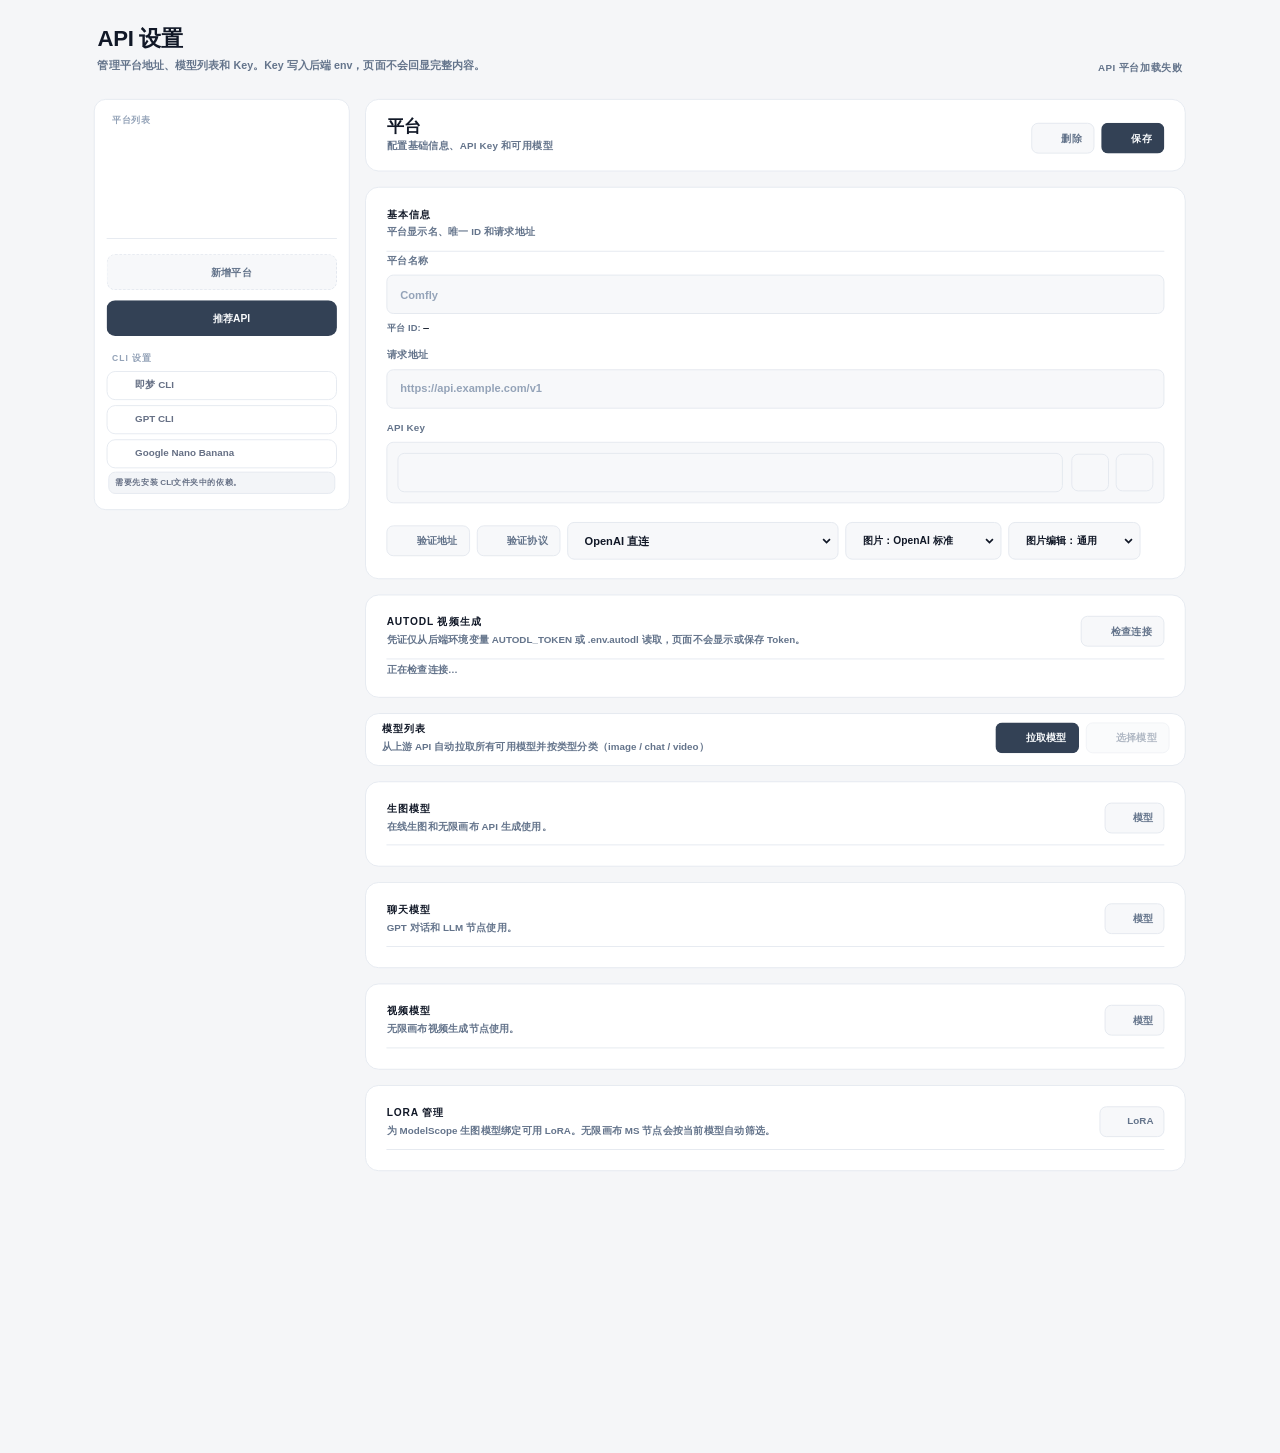
==== commit 26cb12ad: "feat: add AutoDL workflow controls to video nodes" ====
--- a/static/api-settings.html
+++ b/static/api-settings.html
@@ -323,6 +323,17 @@
                         </div>
                     </section>
 
+                    <section class="block autodl-status-block">
+                        <div class="block-head">
+                            <div>
+                                <div class="block-title">AutoDL 视频生成</div>
+                                <div class="block-desc">凭证仅从后端环境变量 <span class="inline-code">AUTODL_TOKEN</span> 或 <span class="inline-code">.env.autodl</span> 读取，页面不会显示或保存 Token。</div>
+                            </div>
+                            <button class="action-btn" type="button" onclick="loadAutoDLStatus()"><i data-lucide="refresh-cw" class="w-3.5 h-3.5"></i><span>检查连接</span></button>
+                        </div>
+                        <div id="autodlStatus" class="block-desc">正在检查连接…</div>
+                    </section>
+
                     <div id="modelsHead" class="block models-toolbar">
                         <div>
                             <div class="block-title" data-i18n="api.modelsTitle">模型列表</div>
